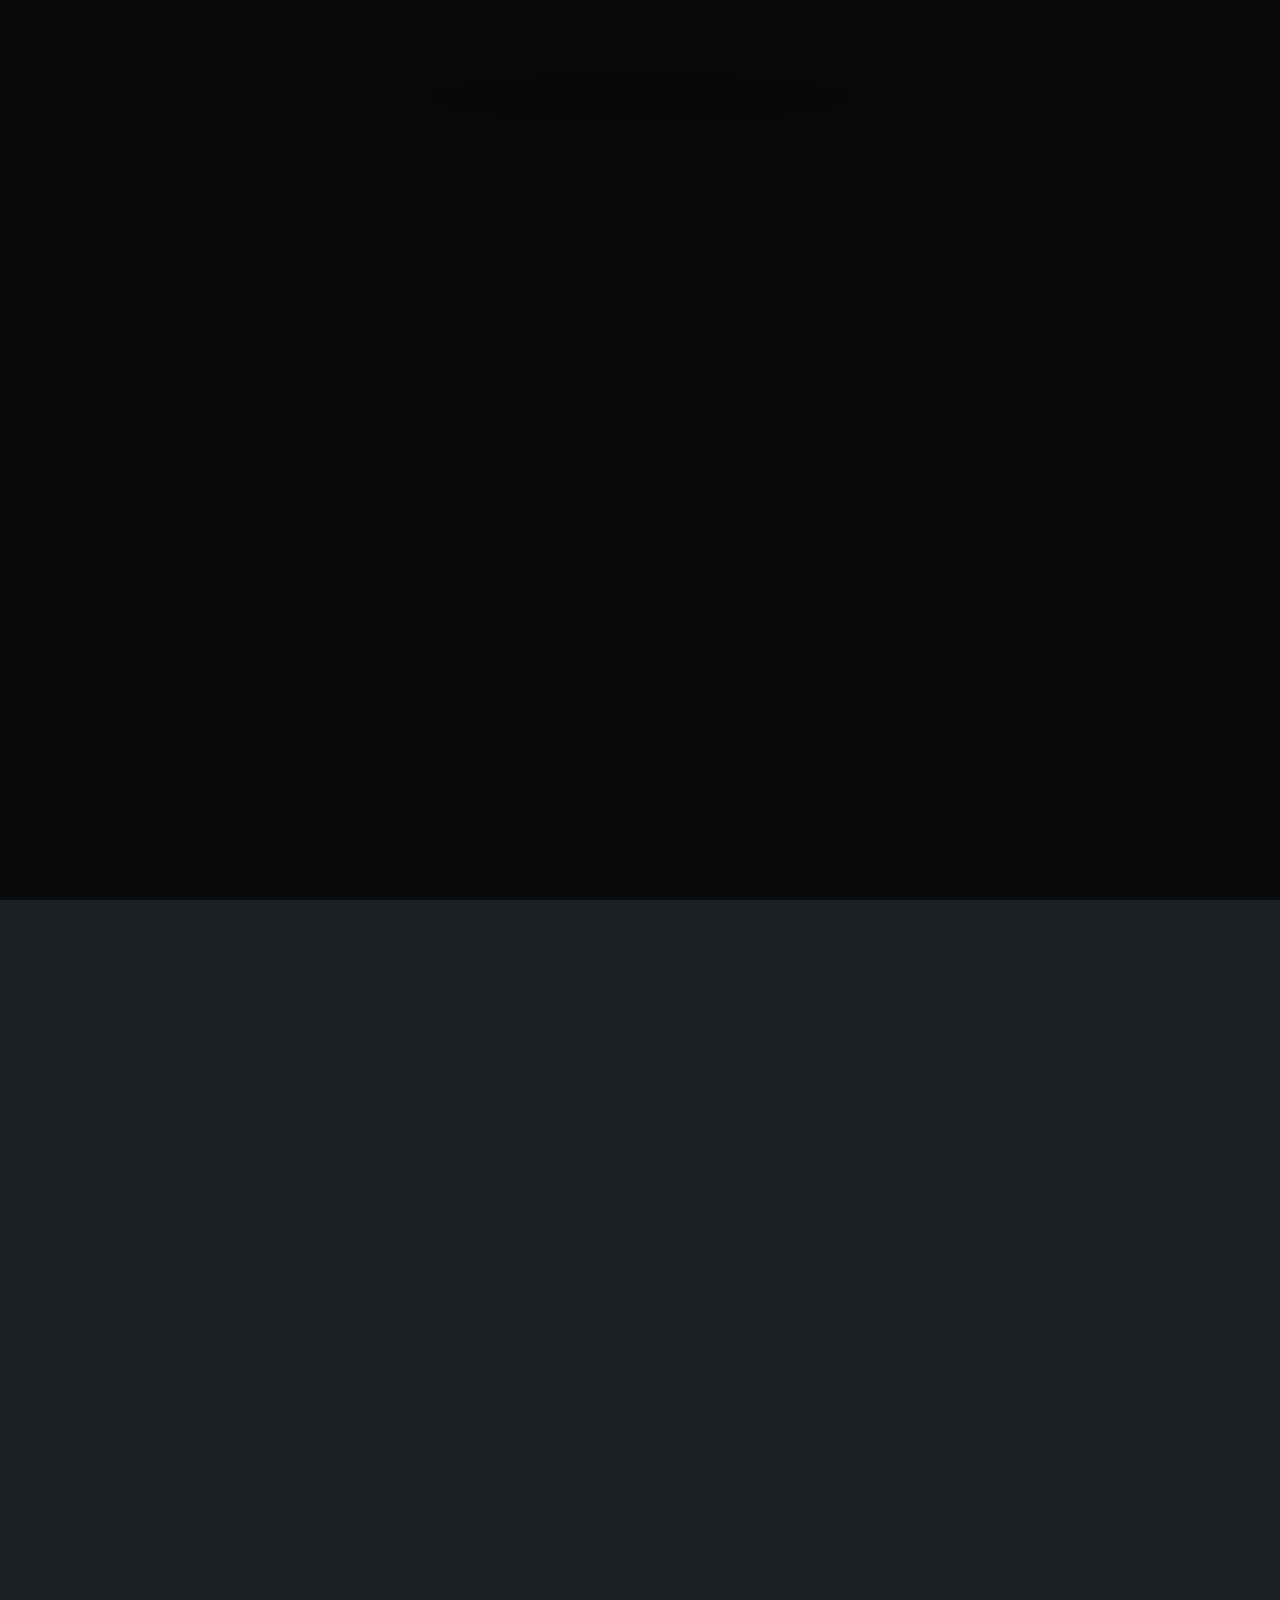
==== index.html @ 3f2cb128 "Update index.html" ====
<!DOCTYPE HTML>
<!--
	Dimension by HTML5 UP
	html5up.net | @ajlkn
	Free for personal and commercial use under the CCA 3.0 license (html5up.net/license)
-->
<html>
	<head>
		<title>James Tyler Short</title>
		<meta charset="utf-8" />
		<meta name="viewport" content="width=device-width, initial-scale=1, user-scalable=no" />
		<link rel="stylesheet" href="assets/css/main.css" />
		<noscript><link rel="stylesheet" href="assets/css/noscript.css" /></noscript>
	</head>
	<body class="is-preload">

		<!-- Wrapper -->
			<div id="wrapper">

				<!-- Header -->
					<header id="header">
						<div class="content">
							<div class="inner">
								<h1>James Tyler Short</h1>
								<p>This is my home lab documentation, project work, and pet project that I recently started.</p>
							</div>
						</div>
						<nav>
							<ul>
								<li><a href="#intro">HomeLab/Projects</a></li>
								<li><a href="#work">Work</a></li>
								<li><a href="#about">About</a></li>
								<li><a href="#contact">Contact</a></li>
								<!--<li><a href="#elements">Elements</a></li>-->
							</ul>
						</nav>
					</header>

				<!-- Main -->
					<div id="main">

						<!-- Intro -->
							<article id="intro">
                            <h2 class="major">Homelab/Personal Projects</h2>
                            <span class="image main"><img src="images/homelab_ad_network_diagram.jpg" alt="Home Lab Active Directory Network Diagram" /></span>
                            <h3>Building My Home Lab: A Dive into Active Directory and Network Services</h3>
                            <span class="image main"><img src="images/homelab.jpg" alt="Description of Homelab setup" /></span>
                            <p>Establish a fully functional Active Directory environment: I was able to configure a domain controller (Server 2019) and populated it with over 150 user accounts and 10 IT administrator accounts. Along side this deployment, I was able to also configure a Windows File server with a mapped drive using group policy to the Windows laptop.</p>
                            <p>This entire process was incredibly rewarding. My initial exposure to Active Directory environments was limited because my first IT support role involved an already fully configured and set up multi-domain environment</p>

                            <hr />

                            <h3> DHCP Management </h3>
                            <span class="image main"><img src="images/DHCP.png" alt="Description of your new image" /></span>
                            <p>Configured DHCP on the domain controller (dc.mydomain.com) with an IPv4 scope of 172.16.0.100-200 on the 172.16.0.0/24 network. Set scope options for default gateway, DNS server, and domain name. Created a DHCP reservation for the file server (172.16.0.100) to ensure consistent IP assignment for domain-joined services relying on SMB and DNS resolution."</p>
                            <hr />

                            <h3>[Your New Section Title Here]</h3>
                            <span class="image main"><img src="images/File-Permissions.png" alt="Description of your new image" /></span>
                            <p>Organized the Active Directory structure within mydomain.com using custom OUs to separate administrative accounts (_ADMINS), standard user accounts (_USERS), and resource-related objects (File Access, Security Groups). Created role-based security groups under the Security Groups → Shared File Access OU, including sf-tech, sf-HR, sf-accounts, and It-Admins Users. These security groups are used to control NTFS permissions on the file server shares and to drive item-level targeting in Group Policy Preferences for mapped drive assignments. Nested groups (HR users, mydomain admins) were configured under Shared File Access to simplify permission management — users are added to the nested group, which inherits access through the parent security group.</p>
							<span class="image main"><img src="images/File-Share.png" /></span>
                            <p>Verified successful Group Policy application on a domain-joined Windows client. The mapped network drive 'Shares (J:)' appears under Network locations, confirming the GPO-driven drive mapping is functioning correctly. The J: drive points to the file server share with 0.99 GB of allocated storage (0.98 GB free), accessible based on the user's security group membership in Active Directory. This validates the end-to-end workflow: user authenticates to the domain → Group Policy processes at logon → drive map is applied based on security group targeting → user has seamless access to their department's shared files without manual configuration.</p>
                        </article>

						<!-- Work -->
							<article id="work">
								<h2 class="major">Work</h2>
								<span class="image main"><img src="images/pic02.jpg" alt="" /></span>
								<p>Cyber Security professional based out of North Georgia.</p>
								<p>Nullam et orci eu lorem consequat tincidunt vivamus et sagittis libero. Mauris aliquet magna magna sed nunc rhoncus pharetra. Pellentesque condimentum sem. In efficitur ligula tate urna. Maecenas laoreet massa vel lacinia pellentesque lorem ipsum dolor. Nullam et orci eu lorem consequat tincidunt. Vivamus et sagittis libero. Mauris aliquet magna magna sed nunc rhoncus amet feugiat tempus.</p>
							</article>

						<!-- About -->
							<article id="about">
								<h2 class="major">About</h2>
								<span class="image main"><img src="images/pic03.jpg" alt="" /></span>
								<p>Lorem ipsum dolor sit amet, consectetur et adipiscing elit. Praesent eleifend dignissim arcu, at eleifend sapien imperdiet ac. Aliquam erat volutpat. Praesent urna nisi, fringila lorem et vehicula lacinia quam. Integer sollicitudin mauris nec lorem luctus ultrices. Aliquam libero et malesuada fames ac ante ipsum primis in faucibus. Cras viverra ligula sit amet ex mollis mattis lorem ipsum dolor sit amet.</p>
							</article>

						<!-- Contact -->
							<article id="contact">
								<h2 class="major">Contact</h2>
								<form method="post" action="#">
									<div class="fields">
										<div class="field half">
											<label for="name">Name</label>
											<input type="text" name="name" id="name" />
										</div>
										<div class="field half">
											<label for="email">Email</label>
											<input type="text" name="email" id="email" />
										</div>
										<div class="field">
											<label for="message">Message</label>
											<textarea name="message" id="message" rows="4"></textarea>
										</div>
									</div>
									<ul class="actions">
										<li><input type="submit" value="Send Message" class="primary" /></li>
										<li><input type="reset" value="Reset" /></li>
									</ul>
								</form>
								<ul class="icons">
									<li><a href="#" class="icon brands fa-twitter"><span class="label">Twitter</span></a></li>
									<li><a href="#" class="icon brands fa-facebook-f"><span class="label">Facebook</span></a></li>
									<li><a href="#" class="icon brands fa-instagram"><span class="label">Instagram</span></a></li>
									<li><a href="#" class="icon brands fa-github"><span class="label">GitHub</span></a></li>
								</ul>
							</article>

						<!-- Elements -->
							<article id="elements">
								<h2 class="major">Elements</h2>

								<section>
									<h3 class="major">Text</h3>
									<p>This is <b>bold</b> and this is <strong>strong</strong>. This is <i>italic</i> and this is <em>emphasized</em>.
									This is <sup>superscript</sup> text and this is <sub>subscript</sub> text.
									This is <u>underlined</u> and this is code: <code>for (;;) { ... }</code>. Finally, <a href="#">this is a link</a>.</p>
									<hr />
									<h2>Heading Level 2</h2>
									<h3>Heading Level 3</h3>
									<h4>Heading Level 4</h4>
									<h5>Heading Level 5</h5>
									<h6>Heading Level 6</h6>
									<hr />
									<h4>Blockquote</h4>
									<blockquote>Fringilla nisl. Donec accumsan interdum nisi, quis tincidunt felis sagittis eget tempus euismod. Vestibulum ante ipsum primis in faucibus vestibulum. Blandit adipiscing eu felis iaculis volutpat ac adipiscing accumsan faucibus. Vestibulum ante ipsum primis in faucibus lorem ipsum dolor sit amet nullam adipiscing eu felis.</blockquote>
									<h4>Preformatted</h4>
									<pre><code>i = 0;

while (!deck.isInOrder()) {
    print 'Iteration ' + i;
    deck.shuffle();
    i++;
}

print 'It took ' + i + ' iterations to sort the deck.';</code></pre>
								</section>

								<section>
									<h3 class="major">Lists</h3>

									<h4>Unordered</h4>
									<ul>
										<li>Dolor pulvinar etiam.</li>
										<li>Sagittis adipiscing.</li>
										<li>Felis enim feugiat.</li>
									</ul>

									<h4>Alternate</h4>
									<ul class="alt">
										<li>Dolor pulvinar etiam.</li>
										<li>Sagittis adipiscing.</li>
										<li>Felis enim feugiat.</li>
									</ul>

									<h4>Ordered</h4>
									<ol>
										<li>Dolor pulvinar etiam.</li>
										<li>Etiam vel felis viverra.</li>
										<li>Felis enim feugiat.</li>
										<li>Dolor pulvinar etiam.</li>
										<li>Etiam vel felis lorem.</li>
										<li>Felis enim et feugiat.</li>
									</ol>
									<h4>Icons</h4>
									<ul class="icons">
										<li><a href="#" class="icon brands fa-twitter"><span class="label">Twitter</span></a></li>
										<li><a href="#" class="icon brands fa-facebook-f"><span class="label">Facebook</span></a></li>
										<li><a href="#" class="icon brands fa-instagram"><span class="label">Instagram</span></a></li>
										<li><a href="#" class="icon brands fa-github"><span class="label">Github</span></a></li>
									</ul>

									<h4>Actions</h4>
									<ul class="actions">
										<li><a href="#" class="button primary">Default</a></li>
										<li><a href="#" class="button">Default</a></li>
									</ul>
									<ul class="actions stacked">
										<li><a href="#" class="button primary">Default</a></li>
										<li><a href="#" class="button">Default</a></li>
									</ul>
								</section>

								<section>
									<h3 class="major">Table</h3>
									<h4>Default</h4>
									<div class="table-wrapper">
										<table>
											<thead>
												<tr>
													<th>Name</th>
													<th>Description</th>
													<th>Price</th>
												</tr>
											</thead>
											<tbody>
												<tr>
													<td>Item One</td>
													<td>Ante turpis integer aliquet porttitor.</td>
													<td>29.99</td>
												</tr>
												<tr>
													<td>Item Two</td>
													<td>Vis ac commodo adipiscing arcu aliquet.</td>
													<td>19.99</td>
												</tr>
												<tr>
													<td>Item Three</td>
													<td> Morbi faucibus arcu accumsan lorem.</td>
													<td>29.99</td>
												</tr>
												<tr>
													<td>Item Four</td>
													<td>Vitae integer tempus condimentum.</td>
													<td>19.99</td>
												</tr>
												<tr>
													<td>Item Five</td>
													<td>Ante turpis integer aliquet porttitor.</td>
													<td>29.99</td>
												</tr>
											</tbody>
											<tfoot>
												<tr>
													<td colspan="2"></td>
													<td>100.00</td>
												</tr>
											</tfoot>
										</table>
									</div>

									<h4>Alternate</h4>
									<div class="table-wrapper">
										<table class="alt">
											<thead>
												<tr>
													<th>Name</th>
													<th>Description</th>
													<th>Price</th>
												</tr>
											</thead>
											<tbody>
												<tr>
													<td>Item One</td>
													<td>Ante turpis integer aliquet porttitor.</td>
													<td>29.99</td>
												</tr>
												<tr>
													<td>Item Two</td>
													<td>Vis ac commodo adipiscing arcu aliquet.</td>
													<td>19.99</td>
												</tr>
												<tr>
													<td>Item Three</td>
													<td> Morbi faucibus arcu accumsan lorem.</td>
													<td>29.99</td>
												</tr>
												<tr>
													<td>Item Four</td>
													<td>Vitae integer tempus condimentum.</td>
													<td>19.99</td>
												</tr>
												<tr>
													<td>Item Five</td>
													<td>Ante turpis integer aliquet porttitor.</td>
													<td>29.99</td>
												</tr>
											</tbody>
											<tfoot>
												<tr>
													<td colspan="2"></td>
													<td>100.00</td>
												</tr>
											</tfoot>
										</table>
									</div>
								</section>

								<section>
									<h3 class="major">Buttons</h3>
									<ul class="actions">
										<li><a href="#" class="button primary">Primary</a></li>
										<li><a href="#" class="button">Default</a></li>
									</ul>
									<ul class="actions">
										<li><a href="#" class="button">Default</a></li>
										<li><a href="#" class="button small">Small</a></li>
									</ul>
									<ul class="actions">
										<li><a href="#" class="button primary icon solid fa-download">Icon</a></li>
										<li><a href="#" class="button icon solid fa-download">Icon</a></li>
									</ul>
									<ul class="actions">
										<li><span class="button primary disabled">Disabled</span></li>
										<li><span class="button disabled">Disabled</span></li>
									</ul>
								</section>

								<section>
									<h3 class="major">Form</h3>
									<form method="post" action="#">
										<div class="fields">
											<div class="field half">
												<label for="demo-name">Name</label>
												<input type="text" name="demo-name" id="demo-name" value="" placeholder="Jane Doe" />
											</div>
											<div class="field half">
												<label for="demo-email">Email</label>
												<input type="email" name="demo-email" id="demo-email" value="" placeholder="jane@untitled.tld" />
											</div>
											<div class="field">
												<label for="demo-category">Category</label>
												<select name="demo-category" id="demo-category">
													<option value="">-</option>
													<option value="1">Manufacturing</option>
													<option value="1">Shipping</option>
													<option value="1">Administration</option>
													<option value="1">Human Resources</option>
												</select>
											</div>
											<div class="field half">
												<input type="radio" id="demo-priority-low" name="demo-priority" checked>
												<label for="demo-priority-low">Low</label>
											</div>
											<div class="field half">
												<input type="radio" id="demo-priority-high" name="demo-priority">
												<label for="demo-priority-high">High</label>
											</div>
											<div class="field half">
												<input type="checkbox" id="demo-copy" name="demo-copy">
												<label for="demo-copy">Email me a copy</label>
											</div>
											<div class="field half">
												<input type="checkbox" id="demo-human" name="demo-human" checked>
												<label for="demo-human">Not a robot</label>
											</div>
											<div class="field">
												<label for="demo-message">Message</label>
												<textarea name="demo-message" id="demo-message" placeholder="Enter your message" rows="6"></textarea>
											</div>
										</div>
										<ul class="actions">
											<li><input type="submit" value="Send Message" class="primary" /></li>
											<li><input type="reset" value="Reset" /></li>
										</ul>
									</form>
								</section>

							</article>

					</div>

				<!-- Footer -->
					<footer id="footer">
						<p class="copyright">&copy; James Tyler Short. Design: <a href="">HTML5 UP</a>.</p>
					</footer>

			</div>

		<!-- BG -->
			<div id="bg"></div>

		<!-- Scripts -->
			<script src="assets/js/jquery.min.js"></script>
			<script src="assets/js/browser.min.js"></script>
			<script src="assets/js/breakpoints.min.js"></script>
			<script src="assets/js/util.js"></script>
			<script src="assets/js/main.js"></script>

	</body>
</html>
---- assets/css/main.css ----
@import url(fontawesome-all.min.css);
@import url("https://fonts.googleapis.com/css?family=Source+Sans+Pro:300italic,600italic,300,600");

/*
	Dimension by HTML5 UP
	html5up.net | @ajlkn
	Free for personal and commercial use under the CCA 3.0 license (html5up.net/license)
*/

html, body, div, span, applet, object,
iframe, h1, h2, h3, h4, h5, h6, p, blockquote,
pre, a, abbr, acronym, address, big, cite,
code, del, dfn, em, img, ins, kbd, q, s, samp,
small, strike, strong, sub, sup, tt, var, b,
u, i, center, dl, dt, dd, ol, ul, li, fieldset,
form, label, legend, table, caption, tbody,
tfoot, thead, tr, th, td, article, aside,
canvas, details, embed, figure, figcaption,
footer, header, hgroup, menu, nav, output, ruby,
section, summary, time, mark, audio, video {
	margin: 0;
	padding: 0;
	border: 0;
	font-size: 100%;
	font: inherit;
	vertical-align: baseline;}

article, aside, details, figcaption, figure,
footer, header, hgroup, menu, nav, section {
	display: block;}

body {
	line-height: 1;
}

ol, ul {
	list-style: none;
}

blockquote, q {
	quotes: none;
}

	blockquote:before, blockquote:after, q:before, q:after {
		content: '';
		content: none;
	}

table {
	border-collapse: collapse;
	border-spacing: 0;
}

body {
	-webkit-text-size-adjust: none;
}

mark {
	background-color: transparent;
	color: inherit;
}

input::-moz-focus-inner {
	border: 0;
	padding: 0;
}

input, select, textarea {
	-moz-appearance: none;
	-webkit-appearance: none;
	-ms-appearance: none;
	appearance: none;
}

/* Basic */

	@-ms-viewport {
		width: device-width;
	}

	@media screen and (max-width: 480px) {

		html, body {
			min-width: 320px;
		}

	}

	html {
		box-sizing: border-box;
	}

	*, *:before, *:after {
		box-sizing: inherit;
	}

	body {
		background: #1b1f22;
	}

		body.is-preload *, body.is-preload *:before, body.is-preload *:after {
			-moz-animation: none !important;
			-webkit-animation: none !important;
			-ms-animation: none !important;
			animation: none !important;
			-moz-transition: none !important;
			-webkit-transition: none !important;
			-ms-transition: none !important;
			transition: none !important;
		}

/* Type */

	html {
		font-size: 16pt;
	}

		@media screen and (max-width: 1680px) {

			html {
				font-size: 12pt;
			}

		}

		@media screen and (max-width: 736px) {

			html {
				font-size: 11pt;
			}

		}

		@media screen and (max-width: 360px) {

			html {
				font-size: 10pt;
			}

		}

	body, input, select, textarea {
		color: #ffffff;
		font-family: "Source Sans Pro", sans-serif;
		font-weight: 300;
		font-size: 1rem;
		line-height: 1.65;
	}

	a {
		-moz-transition: color 0.2s ease-in-out, background-color 0.2s ease-in-out, border-bottom-color 0.2s ease-in-out;
		-webkit-transition: color 0.2s ease-in-out, background-color 0.2s ease-in-out, border-bottom-color 0.2s ease-in-out;
		-ms-transition: color 0.2s ease-in-out, background-color 0.2s ease-in-out, border-bottom-color 0.2s ease-in-out;
		transition: color 0.2s ease-in-out, background-color 0.2s ease-in-out, border-bottom-color 0.2s ease-in-out;
		border-bottom: dotted 1px rgba(255, 255, 255, 0.5);
		text-decoration: none;
		color: inherit;
	}

		a:hover {
			border-bottom-color: transparent;
		}

	strong, b {
		color: #ffffff;
		font-weight: 600;
	}

	em, i {
		font-style: italic;
	}

	p {
		margin: 0 0 2rem 0;
	}

	h1, h2, h3, h4, h5, h6 {
		color: #ffffff;
		font-weight: 600;
		line-height: 1.5;
		margin: 0 0 1rem 0;
		text-transform: uppercase;
		letter-spacing: 0.2rem;
	}

		h1 a, h2 a, h3 a, h4 a, h5 a, h6 a {
			color: inherit;
			text-decoration: none;
		}

		h1.major, h2.major, h3.major, h4.major, h5.major, h6.major {
			border-bottom: solid 1px #ffffff;
			width: -moz-max-content;
			width: -webkit-max-content;
			width: -ms-max-content;
			width: max-content;
			padding-bottom: 0.5rem;
			margin: 0 0 2rem 0;
		}

	h1 {
		font-size: 2.25rem;
		line-height: 1.3;
		letter-spacing: 0.5rem;
	}

	h2 {
		font-size: 1.5rem;
		line-height: 1.4;
		letter-spacing: 0.5rem;
	}

	h3 {
		font-size: 1rem;
	}

	h4 {
		font-size: 0.8rem;
	}

	h5 {
		font-size: 0.7rem;
	}

	h6 {
		font-size: 0.6rem;
	}

	@media screen and (max-width: 736px) {

		h1 {
			font-size: 1.75rem;
			line-height: 1.4;
		}

		h2 {
			font-size: 1.25em;
			line-height: 1.5;
		}

	}

	sub {
		font-size: 0.8rem;
		position: relative;
		top: 0.5rem;
	}

	sup {
		font-size: 0.8rem;
		position: relative;
		top: -0.5rem;
	}

	blockquote {
		border-left: solid 4px #ffffff;
		font-style: italic;
		margin: 0 0 2rem 0;
		padding: 0.5rem 0 0.5rem 2rem;
	}

	code {
		background: rgba(255, 255, 255, 0.075);
		border-radius: 4px;
		font-family: "Courier New", monospace;
		font-size: 0.9rem;
		margin: 0 0.25rem;
		padding: 0.25rem 0.65rem;
	}

	pre {
		-webkit-overflow-scrolling: touch;
		font-family: "Courier New", monospace;
		font-size: 0.9rem;
		margin: 0 0 2rem 0;
	}

		pre code {
			display: block;
			line-height: 1.75;
			padding: 1rem 1.5rem;
			overflow-x: auto;
		}

	hr {
		border: 0;
		border-bottom: solid 1px #ffffff;
		margin: 2.75rem 0;
	}

	.align-left {
		text-align: left;
	}

	.align-center {
		text-align: center;
	}

	.align-right {
		text-align: right;
	}

/* Form */

	form {
		margin: 0 0 2rem 0;
	}

		form > :last-child {
			margin-bottom: 0;
		}

		form > .fields {
			display: -moz-flex;
			display: -webkit-flex;
			display: -ms-flex;
			display: flex;
			-moz-flex-wrap: wrap;
			-webkit-flex-wrap: wrap;
			-ms-flex-wrap: wrap;
			flex-wrap: wrap;
			width: calc(100% + 3rem);
			margin: -1.5rem 0 2rem -1.5rem;
		}

			form > .fields > .field {
				-moz-flex-grow: 0;
				-webkit-flex-grow: 0;
				-ms-flex-grow: 0;
				flex-grow: 0;
				-moz-flex-shrink: 0;
				-webkit-flex-shrink: 0;
				-ms-flex-shrink: 0;
				flex-shrink: 0;
				padding: 1.5rem 0 0 1.5rem;
				width: calc(100% - 1.5rem);
			}

				form > .fields > .field.half {
					width: calc(50% - 0.75rem);
				}

				form > .fields > .field.third {
					width: calc(100%/3 - 0.5rem);
				}

				form > .fields > .field.quarter {
					width: calc(25% - 0.375rem);
				}

		@media screen and (max-width: 480px) {

			form > .fields {
				width: calc(100% + 3rem);
				margin: -1.5rem 0 2rem -1.5rem;
			}

				form > .fields > .field {
					padding: 1.5rem 0 0 1.5rem;
					width: calc(100% - 1.5rem);
				}

					form > .fields > .field.half {
						width: calc(100% - 1.5rem);
					}

					form > .fields > .field.third {
						width: calc(100% - 1.5rem);
					}

					form > .fields > .field.quarter {
						width: calc(100% - 1.5rem);
					}

		}

	label {
		color: #ffffff;
		display: block;
		font-size: 0.8rem;
		font-weight: 300;
		letter-spacing: 0.2rem;
		line-height: 1.5;
		margin: 0 0 1rem 0;
		text-transform: uppercase;
	}

	input[type="text"],
	input[type="password"],
	input[type="email"],
	input[type="tel"],
	select,
	textarea {
		-moz-appearance: none;
		-webkit-appearance: none;
		-ms-appearance: none;
		appearance: none;
		-moz-transition: border-color 0.2s ease-in-out, box-shadow 0.2s ease-in-out, background-color 0.2s ease-in-out;
		-webkit-transition: border-color 0.2s ease-in-out, box-shadow 0.2s ease-in-out, background-color 0.2s ease-in-out;
		-ms-transition: border-color 0.2s ease-in-out, box-shadow 0.2s ease-in-out, background-color 0.2s ease-in-out;
		transition: border-color 0.2s ease-in-out, box-shadow 0.2s ease-in-out, background-color 0.2s ease-in-out;
		background-color: transparent;
		border-radius: 4px;
		border: solid 1px #ffffff;
		color: inherit;
		display: block;
		outline: 0;
		padding: 0 1rem;
		text-decoration: none;
		width: 100%;
	}

		input[type="text"]:invalid,
		input[type="password"]:invalid,
		input[type="email"]:invalid,
		input[type="tel"]:invalid,
		select:invalid,
		textarea:invalid {
			box-shadow: none;
		}

		input[type="text"]:focus,
		input[type="password"]:focus,
		input[type="email"]:focus,
		input[type="tel"]:focus,
		select:focus,
		textarea:focus {
			background: rgba(255, 255, 255, 0.075);
			border-color: #ffffff;
			box-shadow: 0 0 0 1px #ffffff;
		}

	select {
		background-image: url("data:image/svg+xml;charset=utf8,%3Csvg xmlns='http://www.w3.org/2000/svg' width='40' height='40' preserveAspectRatio='none' viewBox='0 0 40 40'%3E%3Cpath d='M9.4,12.3l10.4,10.4l10.4-10.4c0.2-0.2,0.5-0.4,0.9-0.4c0.3,0,0.6,0.1,0.9,0.4l3.3,3.3c0.2,0.2,0.4,0.5,0.4,0.9 c0,0.4-0.1,0.6-0.4,0.9L20.7,31.9c-0.2,0.2-0.5,0.4-0.9,0.4c-0.3,0-0.6-0.1-0.9-0.4L4.3,17.3c-0.2-0.2-0.4-0.5-0.4-0.9 c0-0.4,0.1-0.6,0.4-0.9l3.3-3.3c0.2-0.2,0.5-0.4,0.9-0.4S9.1,12.1,9.4,12.3z' fill='%23ffffff' /%3E%3C/svg%3E");
		background-size: 1.25rem;
		background-repeat: no-repeat;
		background-position: calc(100% - 1rem) center;
		height: 2.75rem;
		padding-right: 2.75rem;
		text-overflow: ellipsis;
	}

		select option {
			color: #ffffff;
			background: #1b1f22;
		}

		select:focus::-ms-value {
			background-color: transparent;
		}

		select::-ms-expand {
			display: none;
		}

	input[type="text"],
	input[type="password"],
	input[type="email"],
	select {
		height: 2.75rem;
	}

	textarea {
		padding: 0.75rem 1rem;
	}

	input[type="checkbox"],
	input[type="radio"] {
		-moz-appearance: none;
		-webkit-appearance: none;
		-ms-appearance: none;
		appearance: none;
		display: block;
		float: left;
		margin-right: -2rem;
		opacity: 0;
		width: 1rem;
		z-index: -1;
	}

		input[type="checkbox"] + label,
		input[type="radio"] + label {
			text-decoration: none;
			-moz-user-select: none;
			-webkit-user-select: none;
			-ms-user-select: none;
			user-select: none;
			color: #ffffff;
			cursor: pointer;
			display: inline-block;
			font-size: 0.8rem;
			font-weight: 300;
			margin: 0 0 0.5rem 0;
			padding-left: 2.65rem;
			padding-right: 0.75rem;
			position: relative;
		}

			input[type="checkbox"] + label:before,
			input[type="radio"] + label:before {
				-moz-osx-font-smoothing: grayscale;
				-webkit-font-smoothing: antialiased;
				display: inline-block;
				font-style: normal;
				font-variant: normal;
				text-rendering: auto;
				line-height: 1;
				text-transform: none !important;
				font-family: 'Font Awesome 5 Free';
				font-weight: 900;
			}

			input[type="checkbox"] + label:before,
			input[type="radio"] + label:before {
				-moz-transition: border-color 0.2s ease-in-out, box-shadow 0.2s ease-in-out, background-color 0.2s ease-in-out;
				-webkit-transition: border-color 0.2s ease-in-out, box-shadow 0.2s ease-in-out, background-color 0.2s ease-in-out;
				-ms-transition: border-color 0.2s ease-in-out, box-shadow 0.2s ease-in-out, background-color 0.2s ease-in-out;
				transition: border-color 0.2s ease-in-out, box-shadow 0.2s ease-in-out, background-color 0.2s ease-in-out;
				border-radius: 4px;
				border: solid 1px #ffffff;
				content: '';
				display: inline-block;
				height: 1.65rem;
				left: 0;
				line-height: 1.65rem;
				position: absolute;
				text-align: center;
				top: -0.15rem;
				width: 1.65rem;
			}

		input[type="checkbox"]:checked + label:before,
		input[type="radio"]:checked + label:before {
			background: #ffffff !important;
			border-color: #ffffff !important;
			color: #1b1f22;
			content: '\f00c';
		}

		input[type="checkbox"]:focus + label:before,
		input[type="radio"]:focus + label:before {
			background: rgba(255, 255, 255, 0.075);
			border-color: #ffffff;
			box-shadow: 0 0 0 1px #ffffff;
		}

	input[type="checkbox"] + label:before {
		border-radius: 4px;
	}

	input[type="radio"] + label:before {
		border-radius: 100%;
	}

	::-webkit-input-placeholder {
		color: rgba(255, 255, 255, 0.5) !important;
		opacity: 1.0;
	}

	:-moz-placeholder {
		color: rgba(255, 255, 255, 0.5) !important;
		opacity: 1.0;
	}

	::-moz-placeholder {
		color: rgba(255, 255, 255, 0.5) !important;
		opacity: 1.0;
	}

	:-ms-input-placeholder {
		color: rgba(255, 255, 255, 0.5) !important;
		opacity: 1.0;
	}

	.formerize-placeholder {
		color: rgba(255, 255, 255, 0.5) !important;
		opacity: 1.0;
	}

/* Box */

	.box {
		border-radius: 4px;
		border: solid 1px #ffffff;
		margin-bottom: 2rem;
		padding: 1.5em;
	}

		.box > :last-child,
		.box > :last-child > :last-child,
		.box > :last-child > :last-child > :last-child {
			margin-bottom: 0;
		}

		.box.alt {
			border: 0;
			border-radius: 0;
			padding: 0;
		}

/* Icon */

	.icon {
		text-decoration: none;
		border-bottom: none;
		position: relative;
	}

		.icon:before {
			-moz-osx-font-smoothing: grayscale;
			-webkit-font-smoothing: antialiased;
			display: inline-block;
			font-style: normal;
			font-variant: normal;
			text-rendering: auto;
			line-height: 1;
			text-transform: none !important;
			font-family: 'Font Awesome 5 Free';
			font-weight: 400;
		}

		.icon > .label {
			display: none;
		}

		.icon:before {
			line-height: inherit;
		}

		.icon.solid:before {
			font-weight: 900;
		}

		.icon.brands:before {
			font-family: 'Font Awesome 5 Brands';
		}

/* Image */

	.image {
		border-radius: 4px;
		border: 0;
		display: inline-block;
		position: relative;
	}

		.image:before {
			pointer-events: none;
			background-image: url("../../images/overlay.png");
			background-color: rgba(19, 21, 25, 0.5);
			border-radius: 4px;
			content: '';
			display: block;
			height: 100%;
			left: 0;
			opacity: 0.5;
			position: absolute;
			top: 0;
			width: 100%;
		}

		.image img {
			border-radius: 4px;
			display: block;
		}

		.image.left, .image.right {
			max-width: 40%;
		}

			.image.left img, .image.right img {
				width: 100%;
			}

		.image.left {
			float: left;
			padding: 0 1.5em 1em 0;
			top: 0.25em;
		}

		.image.right {
			float: right;
			padding: 0 0 1em 1.5em;
			top: 0.25em;
		}

		.image.fit {
			display: block;
			margin: 0 0 2rem 0;
			width: 100%;
		}

			.image.fit img {
				width: 100%;
			}

		.image.main {
			display: block;
			margin: 2.5rem 0;
			width: 100%;
		}

			.image.main img {
				width: 100%;
			}

		@media screen and (max-width: 736px) {

			.image.main {
				margin: 2rem 0;
			}

		}

		@media screen and (max-width: 480px) {

			.image.main {
				margin: 1.5rem 0;
			}

		}

/* List */

	ol {
		list-style: decimal;
		margin: 0 0 2rem 0;
		padding-left: 1.25em;
	}

		ol li {
			padding-left: 0.25em;
		}

	ul {
		list-style: disc;
		margin: 0 0 2rem 0;
		padding-left: 1em;
	}

		ul li {
			padding-left: 0.5em;
		}

		ul.alt {
			list-style: none;
			padding-left: 0;
		}

			ul.alt li {
				border-top: solid 1px #ffffff;
				padding: 0.5em 0;
			}

				ul.alt li:first-child {
					border-top: 0;
					padding-top: 0;
				}

	dl {
		margin: 0 0 2rem 0;
	}

		dl dt {
			display: block;
			font-weight: 600;
			margin: 0 0 1rem 0;
		}

		dl dd {
			margin-left: 2rem;
		}

/* Actions */

	ul.actions {
		display: -moz-flex;
		display: -webkit-flex;
		display: -ms-flex;
		display: flex;
		cursor: default;
		list-style: none;
		margin-left: -1rem;
		padding-left: 0;
	}

		ul.actions li {
			padding: 0 0 0 1rem;
			vertical-align: middle;
		}

		ul.actions.special {
			-moz-justify-content: center;
			-webkit-justify-content: center;
			-ms-justify-content: center;
			justify-content: center;
			width: 100%;
			margin-left: 0;
		}

			ul.actions.special li:first-child {
				padding-left: 0;
			}

		ul.actions.stacked {
			-moz-flex-direction: column;
			-webkit-flex-direction: column;
			-ms-flex-direction: column;
			flex-direction: column;
			margin-left: 0;
		}

			ul.actions.stacked li {
				padding: 1.3rem 0 0 0;
			}

				ul.actions.stacked li:first-child {
					padding-top: 0;
				}

		ul.actions.fit {
			width: calc(100% + 1rem);
		}

			ul.actions.fit li {
				-moz-flex-grow: 1;
				-webkit-flex-grow: 1;
				-ms-flex-grow: 1;
				flex-grow: 1;
				-moz-flex-shrink: 1;
				-webkit-flex-shrink: 1;
				-ms-flex-shrink: 1;
				flex-shrink: 1;
				width: 100%;
			}

				ul.actions.fit li > * {
					width: 100%;
				}

			ul.actions.fit.stacked {
				width: 100%;
			}

		@media screen and (max-width: 480px) {

			ul.actions:not(.fixed) {
				-moz-flex-direction: column;
				-webkit-flex-direction: column;
				-ms-flex-direction: column;
				flex-direction: column;
				margin-left: 0;
				width: 100% !important;
			}

				ul.actions:not(.fixed) li {
					-moz-flex-grow: 1;
					-webkit-flex-grow: 1;
					-ms-flex-grow: 1;
					flex-grow: 1;
					-moz-flex-shrink: 1;
					-webkit-flex-shrink: 1;
					-ms-flex-shrink: 1;
					flex-shrink: 1;
					padding: 1rem 0 0 0;
					text-align: center;
					width: 100%;
				}

					ul.actions:not(.fixed) li > * {
						width: 100%;
					}

					ul.actions:not(.fixed) li:first-child {
						padding-top: 0;
					}

					ul.actions:not(.fixed) li input[type="submit"],
					ul.actions:not(.fixed) li input[type="reset"],
					ul.actions:not(.fixed) li input[type="button"],
					ul.actions:not(.fixed) li button,
					ul.actions:not(.fixed) li .button {
						width: 100%;
					}

						ul.actions:not(.fixed) li input[type="submit"].icon:before,
						ul.actions:not(.fixed) li input[type="reset"].icon:before,
						ul.actions:not(.fixed) li input[type="button"].icon:before,
						ul.actions:not(.fixed) li button.icon:before,
						ul.actions:not(.fixed) li .button.icon:before {
							margin-left: -0.5em;
						}

		}

/* Icons */

	ul.icons {
		cursor: default;
		list-style: none;
		padding-left: 0;
	}

		ul.icons li {
			display: inline-block;
			padding: 0 0.75em 0 0;
		}

			ul.icons li:last-child {
				padding-right: 0;
			}

			ul.icons li a {
				border-radius: 100%;
				box-shadow: inset 0 0 0 1px #ffffff;
				display: inline-block;
				height: 2.25rem;
				line-height: 2.25rem;
				text-align: center;
				width: 2.25rem;
			}

				ul.icons li a:hover {
					background-color: rgba(255, 255, 255, 0.075);
				}

				ul.icons li a:active {
					background-color: rgba(255, 255, 255, 0.175);
				}

/* Table */

	.table-wrapper {
		-webkit-overflow-scrolling: touch;
		overflow-x: auto;
	}

	table {
		margin: 0 0 2rem 0;
		width: 100%;
	}

		table tbody tr {
			border: solid 1px #ffffff;
			border-left: 0;
			border-right: 0;
		}

			table tbody tr:nth-child(2n + 1) {
				background-color: rgba(255, 255, 255, 0.075);
			}

		table td {
			padding: 0.75em 0.75em;
		}

		table th {
			color: #ffffff;
			font-size: 0.9em;
			font-weight: 600;
			padding: 0 0.75em 0.75em 0.75em;
			text-align: left;
		}

		table thead {
			border-bottom: solid 2px #ffffff;
		}

		table tfoot {
			border-top: solid 2px #ffffff;
		}

		table.alt {
			border-collapse: separate;
		}

			table.alt tbody tr td {
				border: solid 1px #ffffff;
				border-left-width: 0;
				border-top-width: 0;
			}

				table.alt tbody tr td:first-child {
					border-left-width: 1px;
				}

			table.alt tbody tr:first-child td {
				border-top-width: 1px;
			}

			table.alt thead {
				border-bottom: 0;
			}

			table.alt tfoot {
				border-top: 0;
			}

/* Button */

	input[type="submit"],
	input[type="reset"],
	input[type="button"],
	button,
	.button {
		-moz-appearance: none;
		-webkit-appearance: none;
		-ms-appearance: none;
		appearance: none;
		-moz-transition: background-color 0.2s ease-in-out, color 0.2s ease-in-out;
		-webkit-transition: background-color 0.2s ease-in-out, color 0.2s ease-in-out;
		-ms-transition: background-color 0.2s ease-in-out, color 0.2s ease-in-out;
		transition: background-color 0.2s ease-in-out, color 0.2s ease-in-out;
		background-color: transparent;
		border-radius: 4px;
		border: 0;
		box-shadow: inset 0 0 0 1px #ffffff;
		color: #ffffff !important;
		cursor: pointer;
		display: inline-block;
		font-size: 0.8rem;
		font-weight: 300;
		height: 2.75rem;
		letter-spacing: 0.2rem;
		line-height: 2.75rem;
		outline: 0;
		padding: 0 1.25rem 0 1.35rem;
		text-align: center;
		text-decoration: none;
		text-transform: uppercase;
		white-space: nowrap;
	}

		input[type="submit"]:hover,
		input[type="reset"]:hover,
		input[type="button"]:hover,
		button:hover,
		.button:hover {
			background-color: rgba(255, 255, 255, 0.075);
		}

		input[type="submit"]:active,
		input[type="reset"]:active,
		input[type="button"]:active,
		button:active,
		.button:active {
			background-color: rgba(255, 255, 255, 0.175);
		}

		input[type="submit"].icon:before,
		input[type="reset"].icon:before,
		input[type="button"].icon:before,
		button.icon:before,
		.button.icon:before {
			margin-right: 0.5em;
		}

		input[type="submit"].fit,
		input[type="reset"].fit,
		input[type="button"].fit,
		button.fit,
		.button.fit {
			width: 100%;
		}

		input[type="submit"].small,
		input[type="reset"].small,
		input[type="button"].small,
		button.small,
		.button.small {
			font-size: 0.6rem;
			height: 2.0625rem;
			line-height: 2.0625rem;
		}

		input[type="submit"].primary,
		input[type="reset"].primary,
		input[type="button"].primary,
		button.primary,
		.button.primary {
			background-color: #ffffff;
			color: #1b1f22 !important;
			font-weight: 600;
		}

		input[type="submit"].disabled, input[type="submit"]:disabled,
		input[type="reset"].disabled,
		input[type="reset"]:disabled,
		input[type="button"].disabled,
		input[type="button"]:disabled,
		button.disabled,
		button:disabled,
		.button.disabled,
		.button:disabled {
			pointer-events: none;
			cursor: default;
			opacity: 0.25;
		}

	input[type="submit"],
	input[type="reset"],
	input[type="button"],
	button {
		line-height: calc(2.75rem - 2px);
	}

/* BG */

	#bg {
		-moz-transform: scale(1.0);
		-webkit-transform: scale(1.0);
		-ms-transform: scale(1.0);
		transform: scale(1.0);
		-webkit-backface-visibility: hidden;
		position: fixed;
		top: 0;
		left: 0;
		width: 100%;
		height: 100vh;
		z-index: 1;
	}

		#bg:before, #bg:after {
			content: '';
			display: block;
			position: absolute;
			top: 0;
			left: 0;
			width: 100%;
			height: 100%;
		}

		#bg:before {
			-moz-transition: background-color 2.5s ease-in-out;
			-webkit-transition: background-color 2.5s ease-in-out;
			-ms-transition: background-color 2.5s ease-in-out;
			transition: background-color 2.5s ease-in-out;
			-moz-transition-delay: 0.75s;
			-webkit-transition-delay: 0.75s;
			-ms-transition-delay: 0.75s;
			transition-delay: 0.75s;
			background-image: linear-gradient(to top, rgba(19, 21, 25, 0.5), rgba(19, 21, 25, 0.5)), url("../../images/overlay.png");
			background-size: auto, 256px 256px;
			background-position: center, center;
			background-repeat: no-repeat, repeat;
			z-index: 2;
		}

		#bg:after {
			-moz-transform: scale(1.125);
			-webkit-transform: scale(1.125);
			-ms-transform: scale(1.125);
			transform: scale(1.125);
			-moz-transition: -moz-transform 0.325s ease-in-out, -moz-filter 0.325s ease-in-out;
			-webkit-transition: -webkit-transform 0.325s ease-in-out, -webkit-filter 0.325s ease-in-out;
			-ms-transition: -ms-transform 0.325s ease-in-out, -ms-filter 0.325s ease-in-out;
			transition: transform 0.325s ease-in-out, filter 0.325s ease-in-out;
			background-image: url("../../images/bg.jpg");
			background-position: center;
			background-size: cover;
			background-repeat: no-repeat;
			z-index: 1;
		}

		body.is-article-visible #bg:after {
			-moz-transform: scale(1.0825);
			-webkit-transform: scale(1.0825);
			-ms-transform: scale(1.0825);
			transform: scale(1.0825);
			-moz-filter: blur(0.2rem);
			-webkit-filter: blur(0.2rem);
			-ms-filter: blur(0.2rem);
			filter: blur(0.2rem);
		}

		body.is-preload #bg:before {
			background-color: #000000;
		}

/* Wrapper */

	#wrapper {
		display: -moz-flex;
		display: -webkit-flex;
		display: -ms-flex;
		display: flex;
		-moz-flex-direction: column;
		-webkit-flex-direction: column;
		-ms-flex-direction: column;
		flex-direction: column;
		-moz-align-items: center;
		-webkit-align-items: center;
		-ms-align-items: center;
		align-items: center;
		-moz-justify-content: space-between;
		-webkit-justify-content: space-between;
		-ms-justify-content: space-between;
		justify-content: space-between;
		position: relative;
		min-height: 100vh;
		width: 100%;
		padding: 4rem 2rem;
		z-index: 3;
	}

		#wrapper:before {
			content: '';
			display: block;
		}

		@media screen and (max-width: 1680px) {

			#wrapper {
				padding: 3rem 2rem;
			}

		}

		@media screen and (max-width: 736px) {

			#wrapper {
				padding: 2rem 1rem;
			}

		}

		@media screen and (max-width: 480px) {

			#wrapper {
				padding: 1rem;
			}

		}

/* Header */

	#header {
		display: -moz-flex;
		display: -webkit-flex;
		display: -ms-flex;
		display: flex;
		-moz-flex-direction: column;
		-webkit-flex-direction: column;
		-ms-flex-direction: column;
		flex-direction: column;
		-moz-align-items: center;
		-webkit-align-items: center;
		-ms-align-items: center;
		align-items: center;
		-moz-transition: -moz-transform 0.325s ease-in-out, -moz-filter 0.325s ease-in-out, opacity 0.325s ease-in-out;
		-webkit-transition: -webkit-transform 0.325s ease-in-out, -webkit-filter 0.325s ease-in-out, opacity 0.325s ease-in-out;
		-ms-transition: -ms-transform 0.325s ease-in-out, -ms-filter 0.325s ease-in-out, opacity 0.325s ease-in-out;
		transition: transform 0.325s ease-in-out, filter 0.325s ease-in-out, opacity 0.325s ease-in-out;
		background-image: -moz-radial-gradient(rgba(0, 0, 0, 0.25) 25%, rgba(0, 0, 0, 0) 55%);
		background-image: -webkit-radial-gradient(rgba(0, 0, 0, 0.25) 25%, rgba(0, 0, 0, 0) 55%);
		background-image: -ms-radial-gradient(rgba(0, 0, 0, 0.25) 25%, rgba(0, 0, 0, 0) 55%);
		background-image: radial-gradient(rgba(0, 0, 0, 0.25) 25%, rgba(0, 0, 0, 0) 55%);
		max-width: 100%;
		text-align: center;
	}

		#header > * {
			-moz-transition: opacity 0.325s ease-in-out;
			-webkit-transition: opacity 0.325s ease-in-out;
			-ms-transition: opacity 0.325s ease-in-out;
			transition: opacity 0.325s ease-in-out;
			position: relative;
			margin-top: 3.5rem;
		}

			#header > *:before {
				content: '';
			display: none;
				position: absolute;
				top: calc(-3.5rem - 1px);
				left: calc(50% - 1px);
				width: 1px;
				height: calc(3.5rem + 1px);
			background: transparent;
			}

		#header > :first-child {
			margin-top: 0;
		}

			#header > :first-child:before {
				display: none;
			}

		#header .logo {
			width: 5.5rem;
			height: 5.5rem;
			line-height: 5.5rem;
			border: solid 1px #ffffff;
			border-radius: 100%;
		}

			#header .logo .icon:before {
				font-size: 2rem;
			}

		#header .content {
			border-style: solid;
			border-color: #ffffff;
			border-top-width: 0;
			border-bottom-width: 0;
			max-width: 100%;
		}

			#header .content .inner {
				-moz-transition: max-height 0.75s ease, padding 0.75s ease, opacity 0.325s ease-in-out;
				-webkit-transition: max-height 0.75s ease, padding 0.75s ease, opacity 0.325s ease-in-out;
				-ms-transition: max-height 0.75s ease, padding 0.75s ease, opacity 0.325s ease-in-out;
				transition: max-height 0.75s ease, padding 0.75s ease, opacity 0.325s ease-in-out;
				-moz-transition-delay: 0.25s;
				-webkit-transition-delay: 0.25s;
				-ms-transition-delay: 0.25s;
				transition-delay: 0.25s;
				padding: 3rem 2rem;
				max-height: 40rem;
				overflow: hidden;
			}

				#header .content .inner > :last-child {
					margin-bottom: 0;
				}

			#header .content p {
				text-transform: uppercase;
				letter-spacing: 0.2rem;
				font-size: 0.8rem;
				line-height: 2;
			}

		#header nav ul {
			display: -moz-flex;
			display: -webkit-flex;
			display: -ms-flex;
			display: flex;
			margin-bottom: 0;
			list-style: none;
			padding-left: 0;
			border: none;
			border-radius: 0;
		}

			#header nav ul li {
				padding-left: 0;
			border-left: none;
			}

				#header nav ul li:first-child {
					border-left: 0;
				}

				#header nav ul li a {
					display: block;
					min-width: 7.5rem;
					height: 2.75rem;
					line-height: 2.75rem;
					padding: 0 1.25rem 0 1.45rem;
					text-transform: uppercase;
					letter-spacing: 0.2rem;
					font-size: 0.8rem;
					border-bottom: 0;
				}

					#header nav ul li a:hover {
						background-color: rgba(255, 255, 255, 0.075);
					}

					#header nav ul li a:active {
						background-color: rgba(255, 255, 255, 0.175);
					}

		#header nav.use-middle:after {
			content: '';
			display: none;
			position: absolute;
			top: 0;
			left: calc(50% - 1px);
			width: 1px;
			height: 100%;
			background: #ffffff;
		}

		#header nav.use-middle ul li.is-middle {
			border-left: 0;
		}

		body.is-article-visible #header {
			-moz-transform: scale(0.95);
			-webkit-transform: scale(0.95);
			-ms-transform: scale(0.95);
			transform: scale(0.95);
			-moz-filter: blur(0.1rem);
			-webkit-filter: blur(0.1rem);
			-ms-filter: blur(0.1rem);
			filter: blur(0.1rem);
			opacity: 0;
		}

		body.is-preload #header {
			-moz-filter: blur(0.125rem);
			-webkit-filter: blur(0.125rem);
			-ms-filter: blur(0.125rem);
			filter: blur(0.125rem);
		}

			body.is-preload #header > * {
				opacity: 0;
			}

			body.is-preload #header .content .inner {
				max-height: 0;
				padding-top: 0;
				padding-bottom: 0;
				opacity: 0;
			}

		@media screen and (max-width: 980px) {

			#header .content p br {
				display: none;
			}

		}

		@media screen and (max-width: 736px) {

			#header > * {
				margin-top: 2rem;
			}

				#header > *:before {
					top: calc(-2rem - 1px);
					height: calc(2rem + 1px);
				}

			#header .logo {
				width: 4.75rem;
				height: 4.75rem;
				line-height: 4.75rem;
			}

				#header .logo .icon:before {
					font-size: 1.75rem;
				}

			#header .content .inner {
				padding: 2.5rem 1rem;
			}

			#header .content p {
				line-height: 1.875;
			}

		}

		@media screen and (max-width: 480px) {

			#header {
				padding: 1.5rem 0;
			}

				#header .content .inner {
					padding: 2.5rem 0;
				}

				#header nav ul {
					-moz-flex-direction: column;
					-webkit-flex-direction: column;
					-ms-flex-direction: column;
					flex-direction: column;
					min-width: 10rem;
					max-width: 100%;
				}

					#header nav ul li {
						border-left: 0;
						border-top: solid 1px #ffffff;
					}

						#header nav ul li:first-child {
							border-top: 0;
						}

						#header nav ul li a {
							height: 3rem;
							line-height: 3rem;
							min-width: 0;
							width: 100%;
						}

				#header nav.use-middle:after {
					display: none;
				}

		}

/* Main */

	#main {
		-moz-flex-grow: 1;
		-webkit-flex-grow: 1;
		-ms-flex-grow: 1;
		flex-grow: 1;
		-moz-flex-shrink: 1;
		-webkit-flex-shrink: 1;
		-ms-flex-shrink: 1;
		flex-shrink: 1;
		display: -moz-flex;
		display: -webkit-flex;
		display: -ms-flex;
		display: flex;
		-moz-align-items: center;
		-webkit-align-items: center;
		-ms-align-items: center;
		align-items: center;
		-moz-justify-content: center;
		-webkit-justify-content: center;
		-ms-justify-content: center;
		justify-content: center;
		-moz-flex-direction: column;
		-webkit-flex-direction: column;
		-ms-flex-direction: column;
		flex-direction: column;
		position: relative;
		max-width: 100%;
		z-index: 3;
	}

		#main article {
			-moz-transform: translateY(0.25rem);
			-webkit-transform: translateY(0.25rem);
			-ms-transform: translateY(0.25rem);
			transform: translateY(0.25rem);
			-moz-transition: opacity 0.325s ease-in-out, -moz-transform 0.325s ease-in-out;
			-webkit-transition: opacity 0.325s ease-in-out, -webkit-transform 0.325s ease-in-out;
			-ms-transition: opacity 0.325s ease-in-out, -ms-transform 0.325s ease-in-out;
			transition: opacity 0.325s ease-in-out, transform 0.325s ease-in-out;
			padding: 4.5rem 2.5rem 1.5rem 2.5rem ;
			position: relative;
			width: 40rem;
			max-width: 100%;
			background-color: rgba(27, 31, 34, 0.85);
			border-radius: 4px;
			opacity: 0;
		}

			#main article.active {
				-moz-transform: translateY(0);
				-webkit-transform: translateY(0);
				-ms-transform: translateY(0);
				transform: translateY(0);
				opacity: 1;
			}

			#main article .close {
				display: block;
				position: absolute;
				top: 0;
				right: 0;
				width: 4rem;
				height: 4rem;
				cursor: pointer;
				text-indent: 4rem;
				overflow: hidden;
				white-space: nowrap;
			}

				#main article .close:before {
					-moz-transition: background-color 0.2s ease-in-out;
					-webkit-transition: background-color 0.2s ease-in-out;
					-ms-transition: background-color 0.2s ease-in-out;
					transition: background-color 0.2s ease-in-out;
					content: '';
					display: block;
					position: absolute;
					top: 0.75rem;
					left: 0.75rem;
					width: 2.5rem;
					height: 2.5rem;
					border-radius: 100%;
					background-position: center;
					background-image: url("data:image/svg+xml;charset=utf8,%3Csvg xmlns='http://www.w3.org/2000/svg' xmlns:xlink='http://www.w3.org/1999/xlink' width='20px' height='20px' viewBox='0 0 20 20' zoomAndPan='disable'%3E%3Cstyle%3Eline %7B stroke: %23ffffff%3B stroke-width: 1%3B %7D%3C/style%3E%3Cline x1='2' y1='2' x2='18' y2='18' /%3E%3Cline x1='18' y1='2' x2='2' y2='18' /%3E%3C/svg%3E");
					background-size: 20px 20px;
					background-repeat: no-repeat;
				}

				#main article .close:hover:before {
					background-color: rgba(255, 255, 255, 0.075);
				}

				#main article .close:active:before {
					background-color: rgba(255, 255, 255, 0.175);
				}

		@media screen and (max-width: 736px) {

			#main article {
				padding: 3.5rem 2rem 0.5rem 2rem ;
			}

				#main article .close:before {
					top: 0.875rem;
					left: 0.875rem;
					width: 2.25rem;
					height: 2.25rem;
					background-size: 14px 14px;
				}

		}

		@media screen and (max-width: 480px) {

			#main article {
				padding: 3rem 1.5rem 0.5rem 1.5rem ;
			}

		}

/* Footer */

	#footer {
		-moz-transition: -moz-transform 0.325s ease-in-out, -moz-filter 0.325s ease-in-out, opacity 0.325s ease-in-out;
		-webkit-transition: -webkit-transform 0.325s ease-in-out, -webkit-filter 0.325s ease-in-out, opacity 0.325s ease-in-out;
		-ms-transition: -ms-transform 0.325s ease-in-out, -ms-filter 0.325s ease-in-out, opacity 0.325s ease-in-out;
		transition: transform 0.325s ease-in-out, filter 0.325s ease-in-out, opacity 0.325s ease-in-out;
		width: 100%;
		max-width: 100%;
		margin-top: 2rem;
		text-align: center;
	}

		#footer .copyright {
			letter-spacing: 0.2rem;
			font-size: 0.6rem;
			opacity: 0.75;
			margin-bottom: 0;
			text-transform: uppercase;
		}

		body.is-article-visible #footer {
			-moz-transform: scale(0.95);
			-webkit-transform: scale(0.95);
			-ms-transform: scale(0.95);
			transform: scale(0.95);
			-moz-filter: blur(0.1rem);
			-webkit-filter: blur(0.1rem);
			-ms-filter: blur(0.1rem);
			filter: blur(0.1rem);
			opacity: 0;
		}

		body.is-preload #footer {
			opacity: 0;
		}
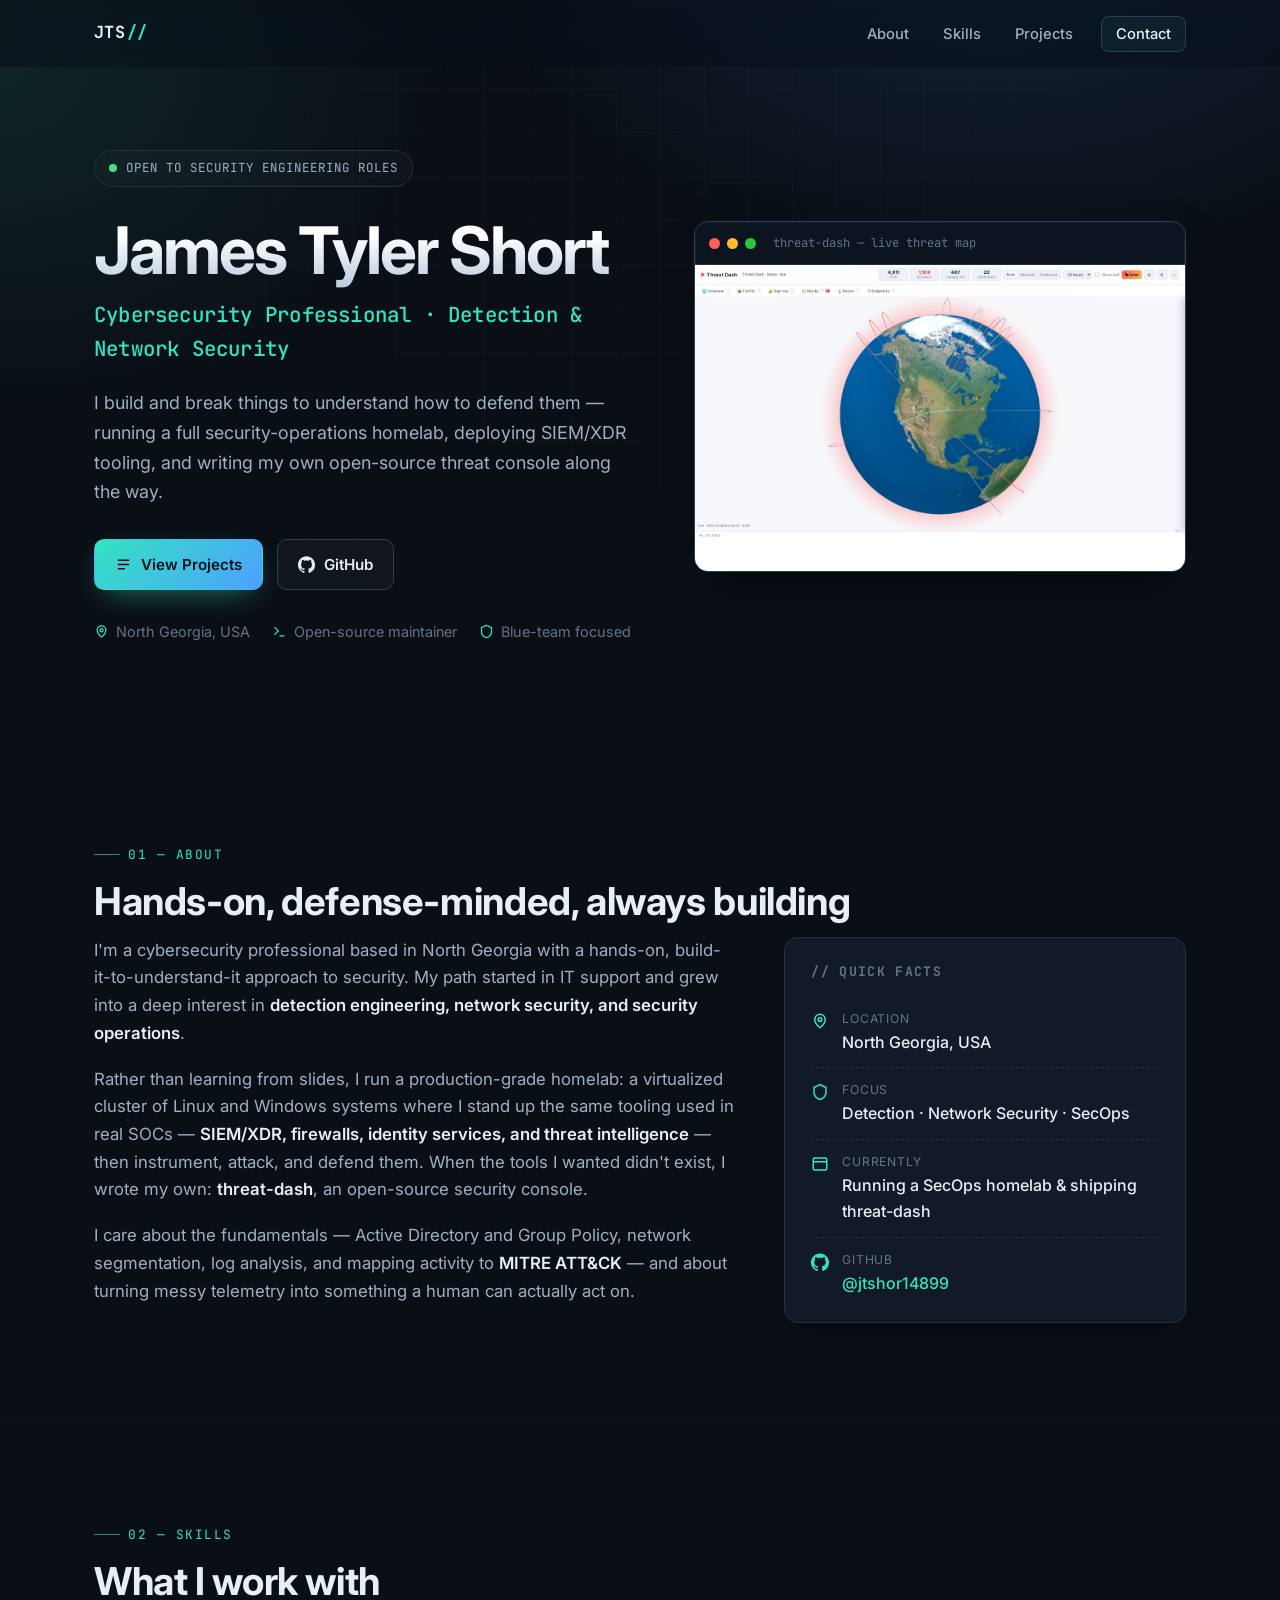
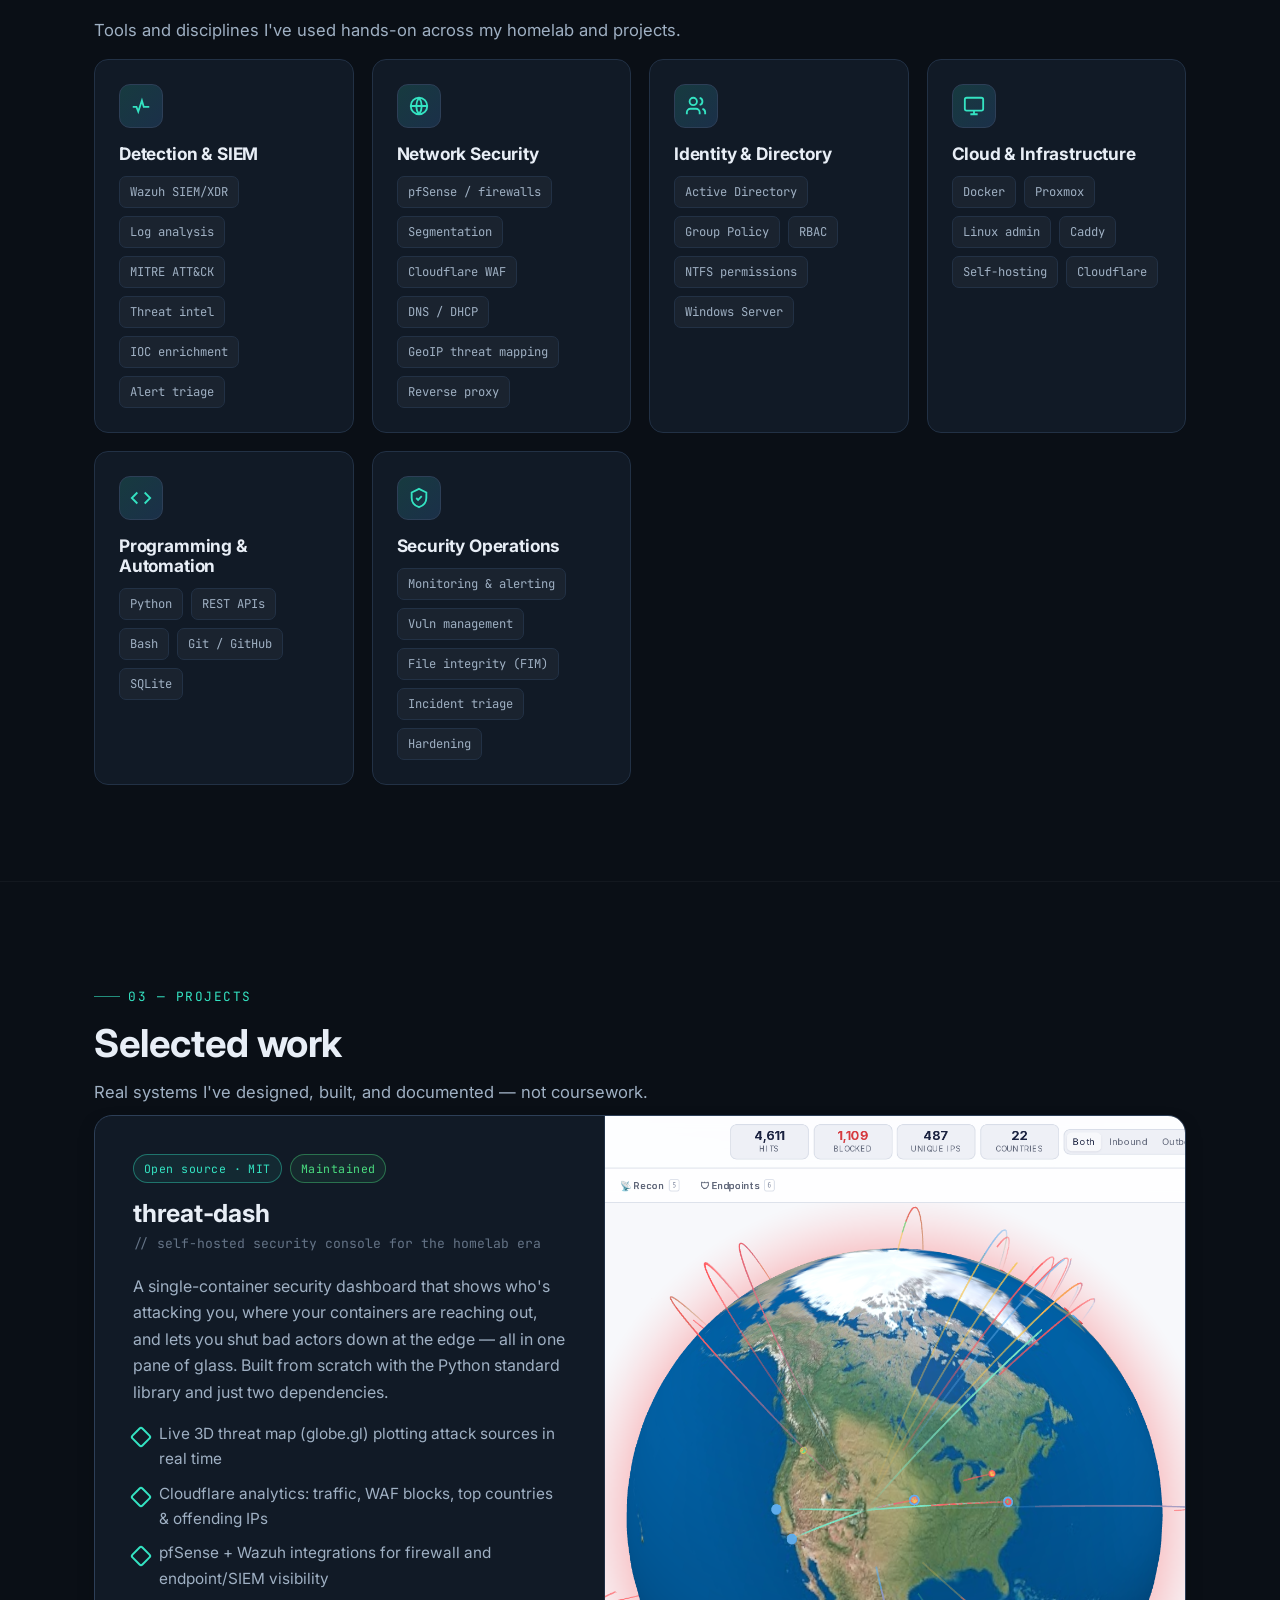
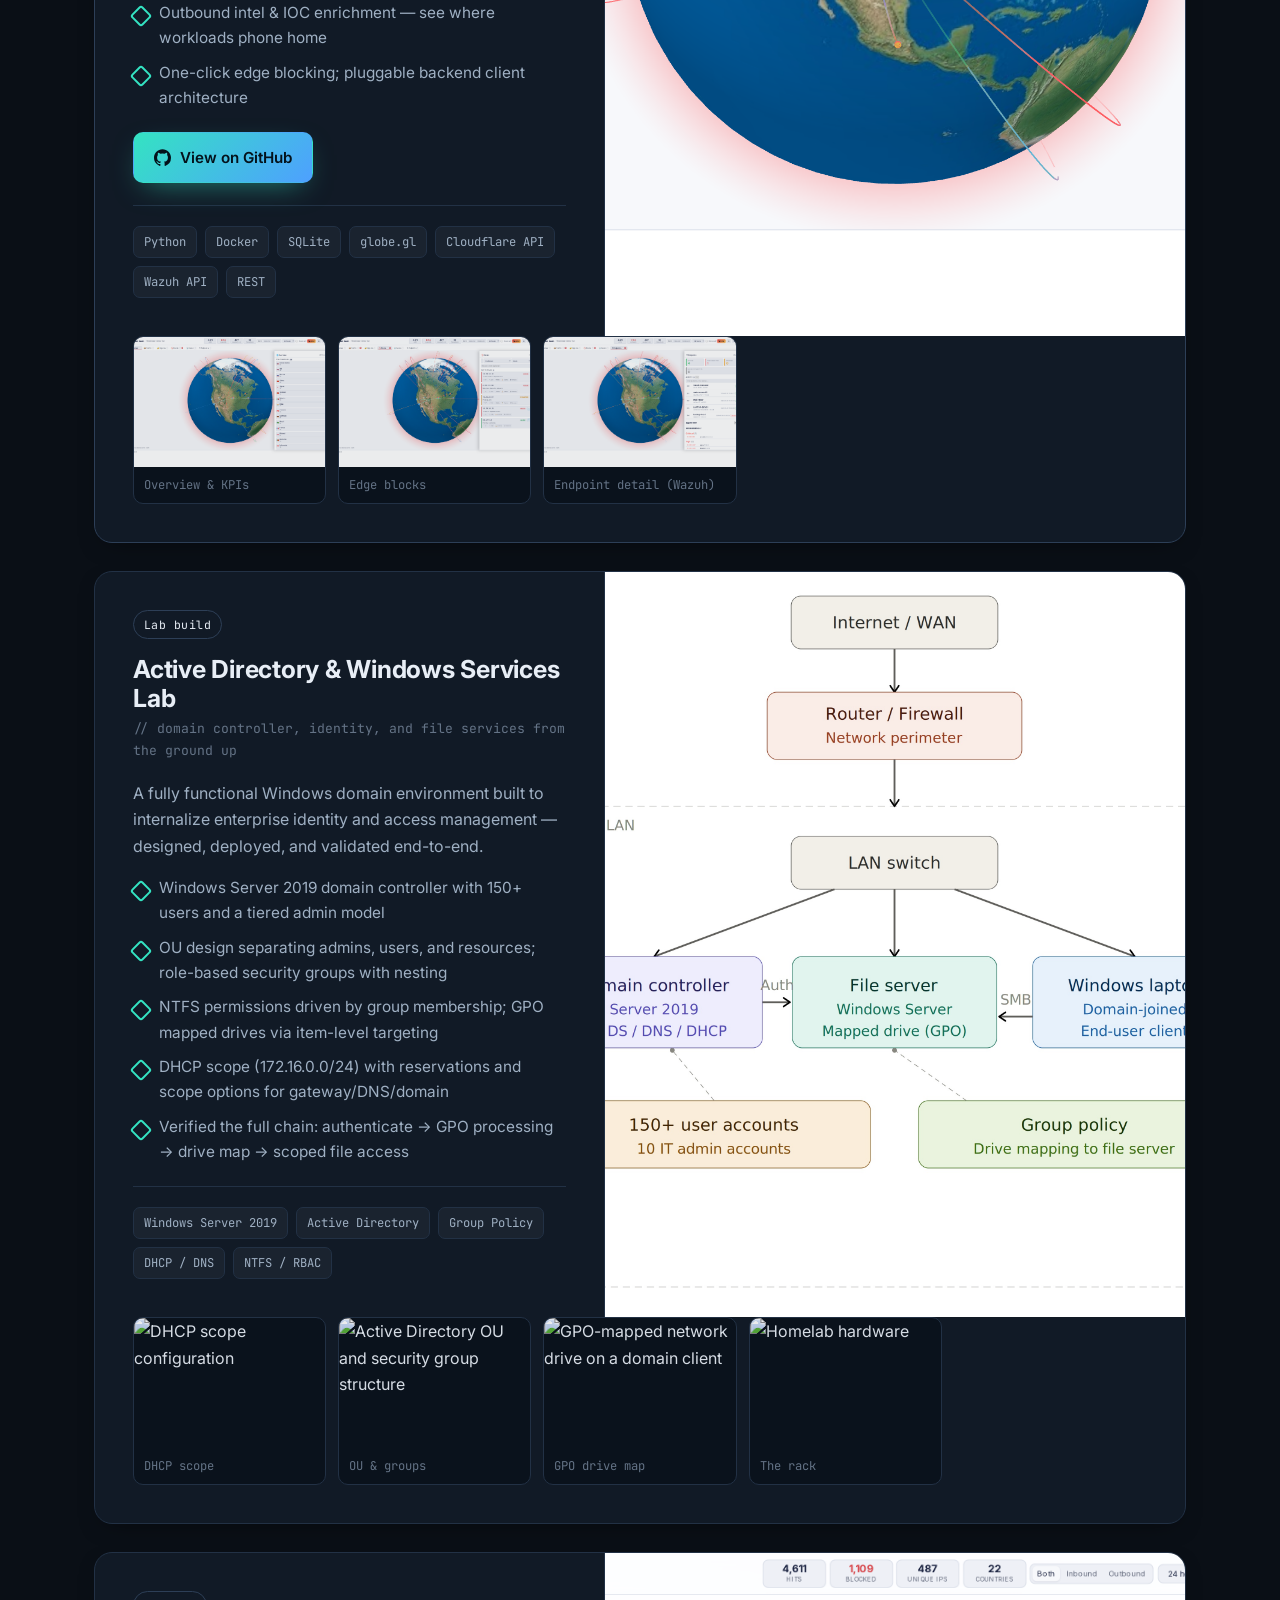
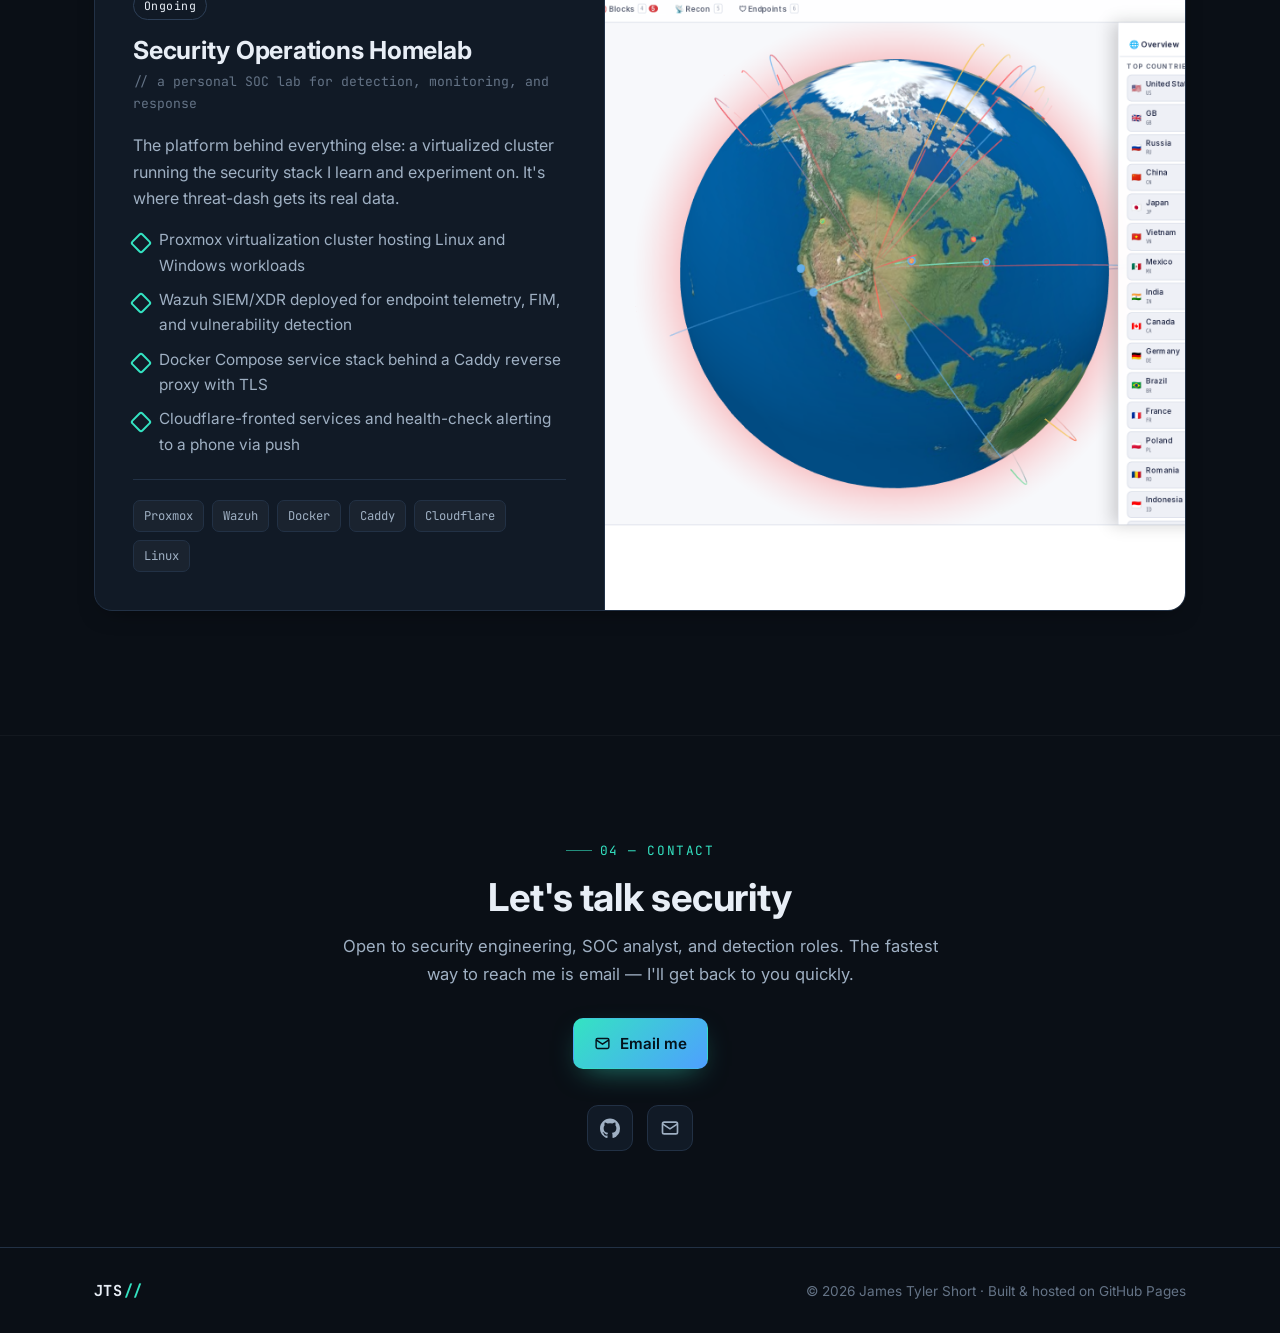
==== commit 7a05857c: "Redesign portfolio: modern single-scroll cybersecurity site Replace the HTML5 UP "Dimension" modal t" ====
--- a/index.html
+++ b/index.html
@@ -1,373 +1,444 @@
-<!DOCTYPE HTML>
-<!--
-	Dimension by HTML5 UP
-	html5up.net | @ajlkn
-	Free for personal and commercial use under the CCA 3.0 license (html5up.net/license)
--->
-<html>
-	<head>
-		<title>James Tyler Short</title>
-		<meta charset="utf-8" />
-		<meta name="viewport" content="width=device-width, initial-scale=1, user-scalable=no" />
-		<link rel="stylesheet" href="assets/css/main.css" />
-		<noscript><link rel="stylesheet" href="assets/css/noscript.css" /></noscript>
-	</head>
-	<body class="is-preload">
-
-		<!-- Wrapper -->
-			<div id="wrapper">
-
-				<!-- Header -->
-					<header id="header">
-						<div class="content">
-							<div class="inner">
-								<h1>James Tyler Short</h1>
-								<p>This is my home lab documentation, project work, and pet project that I recently started.</p>
-							</div>
-						</div>
-						<nav>
-							<ul>
-								<li><a href="#intro">HomeLab/Projects</a></li>
-								<li><a href="#work">Work</a></li>
-								<li><a href="#about">About</a></li>
-								<li><a href="#contact">Contact</a></li>
-								<!--<li><a href="#elements">Elements</a></li>-->
-							</ul>
-						</nav>
-					</header>
-
-				<!-- Main -->
-					<div id="main">
-
-						<!-- Intro -->
-							<article id="intro">
-                            <h2 class="major">Homelab/Personal Projects</h2>
-                            <span class="image main"><img src="images/homelab_ad_network_diagram.jpg" alt="Home Lab Active Directory Network Diagram" /></span>
-                            <h3>Building My Home Lab: A Dive into Active Directory and Network Services</h3>
-                            <span class="image main"><img src="images/homelab.jpg" alt="Description of Homelab setup" /></span>
-                            <p>Establish a fully functional Active Directory environment: I was able to configure a domain controller (Server 2019) and populated it with over 150 user accounts and 10 IT administrator accounts. Along side this deployment, I was able to also configure a Windows File server with a mapped drive using group policy to the Windows laptop.</p>
-                            <p>This entire process was incredibly rewarding. My initial exposure to Active Directory environments was limited because my first IT support role involved an already fully configured and set up multi-domain environment</p>
-
-                            <hr />
-
-                            <h3> DHCP Management </h3>
-                            <span class="image main"><img src="images/DHCP.png" alt="Description of your new image" /></span>
-                            <p>Configured DHCP on the domain controller (dc.mydomain.com) with an IPv4 scope of 172.16.0.100-200 on the 172.16.0.0/24 network. Set scope options for default gateway, DNS server, and domain name. Created a DHCP reservation for the file server (172.16.0.100) to ensure consistent IP assignment for domain-joined services relying on SMB and DNS resolution."</p>
-                            <hr />
-
-                            <h3>[Your New Section Title Here]</h3>
-                            <span class="image main"><img src="images/File-Permissions.png" alt="Description of your new image" /></span>
-                            <p>Organized the Active Directory structure within mydomain.com using custom OUs to separate administrative accounts (_ADMINS), standard user accounts (_USERS), and resource-related objects (File Access, Security Groups). Created role-based security groups under the Security Groups → Shared File Access OU, including sf-tech, sf-HR, sf-accounts, and It-Admins Users. These security groups are used to control NTFS permissions on the file server shares and to drive item-level targeting in Group Policy Preferences for mapped drive assignments. Nested groups (HR users, mydomain admins) were configured under Shared File Access to simplify permission management — users are added to the nested group, which inherits access through the parent security group.</p>
-							<span class="image main"><img src="images/File-Share.png" /></span>
-                            <p>Verified successful Group Policy application on a domain-joined Windows client. The mapped network drive 'Shares (J:)' appears under Network locations, confirming the GPO-driven drive mapping is functioning correctly. The J: drive points to the file server share with 0.99 GB of allocated storage (0.98 GB free), accessible based on the user's security group membership in Active Directory. This validates the end-to-end workflow: user authenticates to the domain → Group Policy processes at logon → drive map is applied based on security group targeting → user has seamless access to their department's shared files without manual configuration.</p>
-                        </article>
-
-						<!-- Work -->
-							<article id="work">
-								<h2 class="major">Work</h2>
-								<span class="image main"><img src="images/pic02.jpg" alt="" /></span>
-								<p>Cyber Security professional based out of North Georgia.</p>
-								<p>Nullam et orci eu lorem consequat tincidunt vivamus et sagittis libero. Mauris aliquet magna magna sed nunc rhoncus pharetra. Pellentesque condimentum sem. In efficitur ligula tate urna. Maecenas laoreet massa vel lacinia pellentesque lorem ipsum dolor. Nullam et orci eu lorem consequat tincidunt. Vivamus et sagittis libero. Mauris aliquet magna magna sed nunc rhoncus amet feugiat tempus.</p>
-							</article>
-
-						<!-- About -->
-							<article id="about">
-								<h2 class="major">About</h2>
-								<span class="image main"><img src="images/pic03.jpg" alt="" /></span>
-								<p>Lorem ipsum dolor sit amet, consectetur et adipiscing elit. Praesent eleifend dignissim arcu, at eleifend sapien imperdiet ac. Aliquam erat volutpat. Praesent urna nisi, fringila lorem et vehicula lacinia quam. Integer sollicitudin mauris nec lorem luctus ultrices. Aliquam libero et malesuada fames ac ante ipsum primis in faucibus. Cras viverra ligula sit amet ex mollis mattis lorem ipsum dolor sit amet.</p>
-							</article>
-
-						<!-- Contact -->
-							<article id="contact">
-								<h2 class="major">Contact</h2>
-								<form method="post" action="#">
-									<div class="fields">
-										<div class="field half">
-											<label for="name">Name</label>
-											<input type="text" name="name" id="name" />
-										</div>
-										<div class="field half">
-											<label for="email">Email</label>
-											<input type="text" name="email" id="email" />
-										</div>
-										<div class="field">
-											<label for="message">Message</label>
-											<textarea name="message" id="message" rows="4"></textarea>
-										</div>
-									</div>
-									<ul class="actions">
-										<li><input type="submit" value="Send Message" class="primary" /></li>
-										<li><input type="reset" value="Reset" /></li>
-									</ul>
-								</form>
-								<ul class="icons">
-									<li><a href="#" class="icon brands fa-twitter"><span class="label">Twitter</span></a></li>
-									<li><a href="#" class="icon brands fa-facebook-f"><span class="label">Facebook</span></a></li>
-									<li><a href="#" class="icon brands fa-instagram"><span class="label">Instagram</span></a></li>
-									<li><a href="#" class="icon brands fa-github"><span class="label">GitHub</span></a></li>
-								</ul>
-							</article>
-
-						<!-- Elements -->
-							<article id="elements">
-								<h2 class="major">Elements</h2>
-
-								<section>
-									<h3 class="major">Text</h3>
-									<p>This is <b>bold</b> and this is <strong>strong</strong>. This is <i>italic</i> and this is <em>emphasized</em>.
-									This is <sup>superscript</sup> text and this is <sub>subscript</sub> text.
-									This is <u>underlined</u> and this is code: <code>for (;;) { ... }</code>. Finally, <a href="#">this is a link</a>.</p>
-									<hr />
-									<h2>Heading Level 2</h2>
-									<h3>Heading Level 3</h3>
-									<h4>Heading Level 4</h4>
-									<h5>Heading Level 5</h5>
-									<h6>Heading Level 6</h6>
-									<hr />
-									<h4>Blockquote</h4>
-									<blockquote>Fringilla nisl. Donec accumsan interdum nisi, quis tincidunt felis sagittis eget tempus euismod. Vestibulum ante ipsum primis in faucibus vestibulum. Blandit adipiscing eu felis iaculis volutpat ac adipiscing accumsan faucibus. Vestibulum ante ipsum primis in faucibus lorem ipsum dolor sit amet nullam adipiscing eu felis.</blockquote>
-									<h4>Preformatted</h4>
-									<pre><code>i = 0;
-
-while (!deck.isInOrder()) {
-    print 'Iteration ' + i;
-    deck.shuffle();
-    i++;
-}
-
-print 'It took ' + i + ' iterations to sort the deck.';</code></pre>
-								</section>
-
-								<section>
-									<h3 class="major">Lists</h3>
-
-									<h4>Unordered</h4>
-									<ul>
-										<li>Dolor pulvinar etiam.</li>
-										<li>Sagittis adipiscing.</li>
-										<li>Felis enim feugiat.</li>
-									</ul>
-
-									<h4>Alternate</h4>
-									<ul class="alt">
-										<li>Dolor pulvinar etiam.</li>
-										<li>Sagittis adipiscing.</li>
-										<li>Felis enim feugiat.</li>
-									</ul>
-
-									<h4>Ordered</h4>
-									<ol>
-										<li>Dolor pulvinar etiam.</li>
-										<li>Etiam vel felis viverra.</li>
-										<li>Felis enim feugiat.</li>
-										<li>Dolor pulvinar etiam.</li>
-										<li>Etiam vel felis lorem.</li>
-										<li>Felis enim et feugiat.</li>
-									</ol>
-									<h4>Icons</h4>
-									<ul class="icons">
-										<li><a href="#" class="icon brands fa-twitter"><span class="label">Twitter</span></a></li>
-										<li><a href="#" class="icon brands fa-facebook-f"><span class="label">Facebook</span></a></li>
-										<li><a href="#" class="icon brands fa-instagram"><span class="label">Instagram</span></a></li>
-										<li><a href="#" class="icon brands fa-github"><span class="label">Github</span></a></li>
-									</ul>
-
-									<h4>Actions</h4>
-									<ul class="actions">
-										<li><a href="#" class="button primary">Default</a></li>
-										<li><a href="#" class="button">Default</a></li>
-									</ul>
-									<ul class="actions stacked">
-										<li><a href="#" class="button primary">Default</a></li>
-										<li><a href="#" class="button">Default</a></li>
-									</ul>
-								</section>
-
-								<section>
-									<h3 class="major">Table</h3>
-									<h4>Default</h4>
-									<div class="table-wrapper">
-										<table>
-											<thead>
-												<tr>
-													<th>Name</th>
-													<th>Description</th>
-													<th>Price</th>
-												</tr>
-											</thead>
-											<tbody>
-												<tr>
-													<td>Item One</td>
-													<td>Ante turpis integer aliquet porttitor.</td>
-													<td>29.99</td>
-												</tr>
-												<tr>
-													<td>Item Two</td>
-													<td>Vis ac commodo adipiscing arcu aliquet.</td>
-													<td>19.99</td>
-												</tr>
-												<tr>
-													<td>Item Three</td>
-													<td> Morbi faucibus arcu accumsan lorem.</td>
-													<td>29.99</td>
-												</tr>
-												<tr>
-													<td>Item Four</td>
-													<td>Vitae integer tempus condimentum.</td>
-													<td>19.99</td>
-												</tr>
-												<tr>
-													<td>Item Five</td>
-													<td>Ante turpis integer aliquet porttitor.</td>
-													<td>29.99</td>
-												</tr>
-											</tbody>
-											<tfoot>
-												<tr>
-													<td colspan="2"></td>
-													<td>100.00</td>
-												</tr>
-											</tfoot>
-										</table>
-									</div>
-
-									<h4>Alternate</h4>
-									<div class="table-wrapper">
-										<table class="alt">
-											<thead>
-												<tr>
-													<th>Name</th>
-													<th>Description</th>
-													<th>Price</th>
-												</tr>
-											</thead>
-											<tbody>
-												<tr>
-													<td>Item One</td>
-													<td>Ante turpis integer aliquet porttitor.</td>
-													<td>29.99</td>
-												</tr>
-												<tr>
-													<td>Item Two</td>
-													<td>Vis ac commodo adipiscing arcu aliquet.</td>
-													<td>19.99</td>
-												</tr>
-												<tr>
-													<td>Item Three</td>
-													<td> Morbi faucibus arcu accumsan lorem.</td>
-													<td>29.99</td>
-												</tr>
-												<tr>
-													<td>Item Four</td>
-													<td>Vitae integer tempus condimentum.</td>
-													<td>19.99</td>
-												</tr>
-												<tr>
-													<td>Item Five</td>
-													<td>Ante turpis integer aliquet porttitor.</td>
-													<td>29.99</td>
-												</tr>
-											</tbody>
-											<tfoot>
-												<tr>
-													<td colspan="2"></td>
-													<td>100.00</td>
-												</tr>
-											</tfoot>
-										</table>
-									</div>
-								</section>
-
-								<section>
-									<h3 class="major">Buttons</h3>
-									<ul class="actions">
-										<li><a href="#" class="button primary">Primary</a></li>
-										<li><a href="#" class="button">Default</a></li>
-									</ul>
-									<ul class="actions">
-										<li><a href="#" class="button">Default</a></li>
-										<li><a href="#" class="button small">Small</a></li>
-									</ul>
-									<ul class="actions">
-										<li><a href="#" class="button primary icon solid fa-download">Icon</a></li>
-										<li><a href="#" class="button icon solid fa-download">Icon</a></li>
-									</ul>
-									<ul class="actions">
-										<li><span class="button primary disabled">Disabled</span></li>
-										<li><span class="button disabled">Disabled</span></li>
-									</ul>
-								</section>
-
-								<section>
-									<h3 class="major">Form</h3>
-									<form method="post" action="#">
-										<div class="fields">
-											<div class="field half">
-												<label for="demo-name">Name</label>
-												<input type="text" name="demo-name" id="demo-name" value="" placeholder="Jane Doe" />
-											</div>
-											<div class="field half">
-												<label for="demo-email">Email</label>
-												<input type="email" name="demo-email" id="demo-email" value="" placeholder="jane@untitled.tld" />
-											</div>
-											<div class="field">
-												<label for="demo-category">Category</label>
-												<select name="demo-category" id="demo-category">
-													<option value="">-</option>
-													<option value="1">Manufacturing</option>
-													<option value="1">Shipping</option>
-													<option value="1">Administration</option>
-													<option value="1">Human Resources</option>
-												</select>
-											</div>
-											<div class="field half">
-												<input type="radio" id="demo-priority-low" name="demo-priority" checked>
-												<label for="demo-priority-low">Low</label>
-											</div>
-											<div class="field half">
-												<input type="radio" id="demo-priority-high" name="demo-priority">
-												<label for="demo-priority-high">High</label>
-											</div>
-											<div class="field half">
-												<input type="checkbox" id="demo-copy" name="demo-copy">
-												<label for="demo-copy">Email me a copy</label>
-											</div>
-											<div class="field half">
-												<input type="checkbox" id="demo-human" name="demo-human" checked>
-												<label for="demo-human">Not a robot</label>
-											</div>
-											<div class="field">
-												<label for="demo-message">Message</label>
-												<textarea name="demo-message" id="demo-message" placeholder="Enter your message" rows="6"></textarea>
-											</div>
-										</div>
-										<ul class="actions">
-											<li><input type="submit" value="Send Message" class="primary" /></li>
-											<li><input type="reset" value="Reset" /></li>
-										</ul>
-									</form>
-								</section>
-
-							</article>
-
-					</div>
-
-				<!-- Footer -->
-					<footer id="footer">
-						<p class="copyright">&copy; James Tyler Short. Design: <a href="">HTML5 UP</a>.</p>
-					</footer>
-
-			</div>
-
-		<!-- BG -->
-			<div id="bg"></div>
-
-		<!-- Scripts -->
-			<script src="assets/js/jquery.min.js"></script>
-			<script src="assets/js/browser.min.js"></script>
-			<script src="assets/js/breakpoints.min.js"></script>
-			<script src="assets/js/util.js"></script>
-			<script src="assets/js/main.js"></script>
-
-	</body>
+<!DOCTYPE html>
+<html lang="en">
+<head>
+  <meta charset="utf-8" />
+  <meta name="viewport" content="width=device-width, initial-scale=1" />
+  <title>James Tyler Short — Cybersecurity</title>
+  <meta name="description" content="James Tyler Short — cybersecurity professional in North Georgia. Detection engineering, network security, and self-hosted security operations. Creator of threat-dash." />
+  <meta name="author" content="James Tyler Short" />
+  <meta name="theme-color" content="#0a0f16" />
+
+  <!-- Open Graph / social preview (for when a recruiter shares the link) -->
+  <meta property="og:type" content="website" />
+  <meta property="og:title" content="James Tyler Short — Cybersecurity" />
+  <meta property="og:description" content="Detection engineering, network security, and self-hosted security operations. Creator of the open-source threat-dash security console." />
+  <meta property="og:image" content="images/td-hero.png" />
+  <meta property="og:url" content="https://jtshor14899.github.io/" />
+  <meta name="twitter:card" content="summary_large_image" />
+
+  <link rel="preconnect" href="https://fonts.googleapis.com" />
+  <link rel="preconnect" href="https://fonts.gstatic.com" crossorigin />
+  <link href="https://fonts.googleapis.com/css2?family=Inter:wght@400;500;600;700;800&family=JetBrains+Mono:wght@400;500;700&display=swap" rel="stylesheet" />
+  <link rel="stylesheet" href="assets/css/site.css" />
+  <link rel="icon" href="data:image/svg+xml,%3Csvg xmlns='http://www.w3.org/2000/svg' viewBox='0 0 100 100'%3E%3Crect width='100' height='100' rx='20' fill='%230a0f16'/%3E%3Ctext x='50' y='68' font-family='monospace' font-size='52' font-weight='700' fill='%2334e3c2' text-anchor='middle'%3EJ%3C/text%3E%3C/svg%3E" />
+</head>
+<body>
+
+  <!-- ===================== NAV ===================== -->
+  <nav class="nav" id="nav">
+    <div class="nav-inner">
+      <a href="#top" class="brand">JTS<span class="blink">//</span></a>
+      <button class="nav-toggle" id="navToggle" aria-label="Toggle navigation" aria-expanded="false"><span></span></button>
+      <ul class="nav-links" id="navLinks">
+        <li><a href="#about">About</a></li>
+        <li><a href="#skills">Skills</a></li>
+        <li><a href="#projects">Projects</a></li>
+        <!-- To show these, remove `hidden` from the matching <section> below and re-add the links here:
+        <li><a href="#experience">Experience</a></li>
+        <li><a href="#certs">Certifications</a></li> -->
+        <li><a href="#contact" class="nav-cta">Contact</a></li>
+      </ul>
+    </div>
+  </nav>
+
+  <!-- ===================== HERO ===================== -->
+  <header class="hero" id="top">
+    <div class="container hero-grid">
+      <div class="hero-copy reveal">
+        <span class="hero-status"><span class="dot"></span> Open to security engineering roles</span>
+        <h1>James Tyler Short</h1>
+        <p class="role">Cybersecurity Professional&nbsp;·&nbsp;Detection &amp; Network Security</p>
+        <p class="lead">
+          I build and break things to understand how to defend them — running a full
+          security-operations homelab, deploying SIEM/XDR tooling, and writing my own
+          open-source threat console along the way.
+        </p>
+        <div class="hero-actions">
+          <a href="#projects" class="btn btn-primary">
+            <svg viewBox="0 0 24 24" fill="none" stroke="currentColor" stroke-width="2"><path d="M4 6h16M4 12h16M4 18h10"/></svg>
+            View Projects
+          </a>
+          <a href="https://github.com/jtshor14899" target="_blank" rel="noopener" class="btn btn-ghost">
+            <svg viewBox="0 0 24 24" fill="currentColor"><path d="M12 .5C5.37.5 0 5.87 0 12.5c0 5.3 3.44 9.8 8.21 11.39.6.11.82-.26.82-.58v-2.23c-3.34.73-4.04-1.42-4.04-1.42-.55-1.39-1.34-1.76-1.34-1.76-1.09-.75.08-.73.08-.73 1.2.08 1.84 1.24 1.84 1.24 1.07 1.84 2.81 1.31 3.5 1 .11-.78.42-1.31.76-1.61-2.67-.3-5.47-1.34-5.47-5.95 0-1.31.47-2.39 1.24-3.23-.13-.31-.54-1.53.11-3.18 0 0 1.01-.32 3.3 1.23a11.5 11.5 0 016 0c2.29-1.55 3.3-1.23 3.3-1.23.65 1.65.24 2.87.12 3.18.77.84 1.23 1.92 1.23 3.23 0 4.62-2.81 5.64-5.49 5.94.43.37.81 1.1.81 2.22v3.29c0 .32.22.69.83.58A12.01 12.01 0 0024 12.5C24 5.87 18.63.5 12 .5z"/></svg>
+            GitHub
+          </a>
+        </div>
+        <div class="hero-meta">
+          <span><svg viewBox="0 0 24 24" fill="none" stroke="currentColor" stroke-width="2"><path d="M12 21s-7-5.5-7-11a7 7 0 1114 0c0 5.5-7 11-7 11z"/><circle cx="12" cy="10" r="2.5"/></svg> North Georgia, USA</span>
+          <span><svg viewBox="0 0 24 24" fill="none" stroke="currentColor" stroke-width="2"><path d="M4 17l6-6-6-6M12 19h8"/></svg> Open-source maintainer</span>
+          <span><svg viewBox="0 0 24 24" fill="none" stroke="currentColor" stroke-width="2"><path d="M12 2l8 4v6c0 5-3.4 8.5-8 10-4.6-1.5-8-5-8-10V6l8-4z"/></svg> Blue-team focused</span>
+        </div>
+      </div>
+
+      <div class="hero-visual reveal">
+        <span class="glow"></span>
+        <figure class="hero-frame" style="margin:0">
+          <div class="frame-bar"><i></i><i></i><i></i><span class="frame-title">threat-dash — live threat map</span></div>
+          <img src="images/td-hero.png" alt="threat-dash dashboard showing a 3D globe of live attack traffic" loading="eager" />
+        </figure>
+      </div>
+    </div>
+  </header>
+
+  <main>
+    <!-- ===================== ABOUT ===================== -->
+    <section class="section" id="about">
+      <div class="container">
+        <span class="eyebrow">01 — About</span>
+        <h2 class="section-title">Hands-on, defense-minded, always building</h2>
+        <div class="about-grid">
+          <div class="about-body reveal">
+            <p>
+              I'm a cybersecurity professional based in North Georgia with a hands-on,
+              build-it-to-understand-it approach to security. My path started in IT support
+              and grew into a deep interest in <strong>detection engineering, network
+              security, and security operations</strong>.
+            </p>
+            <p>
+              Rather than learning from slides, I run a production-grade homelab: a virtualized
+              cluster of Linux and Windows systems where I stand up the same tooling used in real
+              SOCs — <strong>SIEM/XDR, firewalls, identity services, and threat intelligence</strong> —
+              then instrument, attack, and defend them. When the tools I wanted didn't exist, I
+              wrote my own: <strong>threat-dash</strong>, an open-source security console.
+            </p>
+            <p>
+              I care about the fundamentals — Active Directory and Group Policy, network
+              segmentation, log analysis, and mapping activity to <strong>MITRE ATT&amp;CK</strong> —
+              and about turning messy telemetry into something a human can actually act on.
+            </p>
+          </div>
+          <aside class="facts reveal">
+            <h3>// Quick facts</h3>
+            <div class="fact">
+              <svg viewBox="0 0 24 24" fill="none" stroke="currentColor" stroke-width="2"><path d="M12 21s-7-5.5-7-11a7 7 0 1114 0c0 5.5-7 11-7 11z"/><circle cx="12" cy="10" r="2.5"/></svg>
+              <span><span class="k">Location</span><span class="v">North Georgia, USA</span></span>
+            </div>
+            <div class="fact">
+              <svg viewBox="0 0 24 24" fill="none" stroke="currentColor" stroke-width="2"><path d="M12 2l8 4v6c0 5-3.4 8.5-8 10-4.6-1.5-8-5-8-10V6l8-4z"/></svg>
+              <span><span class="k">Focus</span><span class="v">Detection · Network Security · SecOps</span></span>
+            </div>
+            <div class="fact">
+              <svg viewBox="0 0 24 24" fill="none" stroke="currentColor" stroke-width="2"><rect x="3" y="4" width="18" height="16" rx="2"/><path d="M3 9h18"/></svg>
+              <span><span class="k">Currently</span><span class="v">Running a SecOps homelab &amp; shipping threat-dash</span></span>
+            </div>
+            <div class="fact">
+              <svg viewBox="0 0 24 24" fill="currentColor"><path d="M12 .5C5.37.5 0 5.87 0 12.5c0 5.3 3.44 9.8 8.21 11.39.6.11.82-.26.82-.58v-2.23c-3.34.73-4.04-1.42-4.04-1.42-.55-1.39-1.34-1.76-1.34-1.76-1.09-.75.08-.73.08-.73 1.2.08 1.84 1.24 1.84 1.24 1.07 1.84 2.81 1.31 3.5 1 .11-.78.42-1.31.76-1.61-2.67-.3-5.47-1.34-5.47-5.95 0-1.31.47-2.39 1.24-3.23-.13-.31-.54-1.53.11-3.18 0 0 1.01-.32 3.3 1.23a11.5 11.5 0 016 0c2.29-1.55 3.3-1.23 3.3-1.23.65 1.65.24 2.87.12 3.18.77.84 1.23 1.92 1.23 3.23 0 4.62-2.81 5.64-5.49 5.94.43.37.81 1.1.81 2.22v3.29c0 .32.22.69.83.58A12.01 12.01 0 0024 12.5C24 5.87 18.63.5 12 .5z"/></svg>
+              <span><span class="k">GitHub</span><span class="v"><a href="https://github.com/jtshor14899" target="_blank" rel="noopener">@jtshor14899</a></span></span>
+            </div>
+          </aside>
+        </div>
+      </div>
+    </section>
+
+    <!-- ===================== SKILLS ===================== -->
+    <section class="section" id="skills">
+      <div class="container">
+        <span class="eyebrow">02 — Skills</span>
+        <h2 class="section-title">What I work with</h2>
+        <p class="section-lead">Tools and disciplines I've used hands-on across my homelab and projects.</p>
+        <div class="skills-grid">
+
+          <div class="skill-card reveal">
+            <div class="ico"><svg viewBox="0 0 24 24" fill="none" stroke="currentColor" stroke-width="2"><path d="M3 13h4l2 5 4-12 2 7h6"/></svg></div>
+            <h3>Detection &amp; SIEM</h3>
+            <div class="tags">
+              <span class="tag">Wazuh SIEM/XDR</span><span class="tag">Log analysis</span>
+              <span class="tag">MITRE ATT&amp;CK</span><span class="tag">Threat intel</span>
+              <span class="tag">IOC enrichment</span><span class="tag">Alert triage</span>
+            </div>
+          </div>
+
+          <div class="skill-card reveal">
+            <div class="ico"><svg viewBox="0 0 24 24" fill="none" stroke="currentColor" stroke-width="2"><circle cx="12" cy="12" r="9"/><path d="M3 12h18M12 3a15 15 0 010 18M12 3a15 15 0 000 18"/></svg></div>
+            <h3>Network Security</h3>
+            <div class="tags">
+              <span class="tag">pfSense / firewalls</span><span class="tag">Segmentation</span>
+              <span class="tag">Cloudflare WAF</span><span class="tag">DNS / DHCP</span>
+              <span class="tag">GeoIP threat mapping</span><span class="tag">Reverse proxy</span>
+            </div>
+          </div>
+
+          <div class="skill-card reveal">
+            <div class="ico"><svg viewBox="0 0 24 24" fill="none" stroke="currentColor" stroke-width="2"><path d="M16 21v-2a4 4 0 00-4-4H6a4 4 0 00-4 4v2"/><circle cx="9" cy="7" r="4"/><path d="M22 21v-2a4 4 0 00-3-3.87M16 3.13a4 4 0 010 7.75"/></svg></div>
+            <h3>Identity &amp; Directory</h3>
+            <div class="tags">
+              <span class="tag">Active Directory</span><span class="tag">Group Policy</span>
+              <span class="tag">RBAC</span><span class="tag">NTFS permissions</span>
+              <span class="tag">Windows Server</span>
+            </div>
+          </div>
+
+          <div class="skill-card reveal">
+            <div class="ico"><svg viewBox="0 0 24 24" fill="none" stroke="currentColor" stroke-width="2"><rect x="2" y="3" width="20" height="14" rx="2"/><path d="M8 21h8M12 17v4"/></svg></div>
+            <h3>Cloud &amp; Infrastructure</h3>
+            <div class="tags">
+              <span class="tag">Docker</span><span class="tag">Proxmox</span>
+              <span class="tag">Linux admin</span><span class="tag">Caddy</span>
+              <span class="tag">Self-hosting</span><span class="tag">Cloudflare</span>
+            </div>
+          </div>
+
+          <div class="skill-card reveal">
+            <div class="ico"><svg viewBox="0 0 24 24" fill="none" stroke="currentColor" stroke-width="2"><path d="M16 18l6-6-6-6M8 6l-6 6 6 6"/></svg></div>
+            <h3>Programming &amp; Automation</h3>
+            <div class="tags">
+              <span class="tag">Python</span><span class="tag">REST APIs</span>
+              <span class="tag">Bash</span><span class="tag">Git / GitHub</span>
+              <span class="tag">SQLite</span>
+            </div>
+          </div>
+
+          <div class="skill-card reveal">
+            <div class="ico"><svg viewBox="0 0 24 24" fill="none" stroke="currentColor" stroke-width="2"><path d="M12 2l8 4v6c0 5-3.4 8.5-8 10-4.6-1.5-8-5-8-10V6l8-4z"/><path d="M9 12l2 2 4-4"/></svg></div>
+            <h3>Security Operations</h3>
+            <div class="tags">
+              <span class="tag">Monitoring &amp; alerting</span><span class="tag">Vuln management</span>
+              <span class="tag">File integrity (FIM)</span><span class="tag">Incident triage</span>
+              <span class="tag">Hardening</span>
+            </div>
+          </div>
+
+        </div>
+      </div>
+    </section>
+
+    <!-- ===================== PROJECTS ===================== -->
+    <section class="section" id="projects">
+      <div class="container">
+        <span class="eyebrow">03 — Projects</span>
+        <h2 class="section-title">Selected work</h2>
+        <p class="section-lead">Real systems I've designed, built, and documented — not coursework.</p>
+
+        <!-- Featured: threat-dash -->
+        <article class="project project-featured reveal">
+          <div class="project-head">
+            <div class="pinfo">
+              <div class="badge-row">
+                <span class="badge badge-oss">Open source · MIT</span>
+                <span class="badge badge-live">Maintained</span>
+              </div>
+              <h3>threat-dash</h3>
+              <p class="ptag">// self-hosted security console for the homelab era</p>
+              <p>
+                A single-container security dashboard that shows who's attacking you, where your
+                containers are reaching out, and lets you shut bad actors down at the edge — all in
+                one pane of glass. Built from scratch with the Python standard library and just two
+                dependencies.
+              </p>
+              <ul class="feat">
+                <li>Live 3D threat map (globe.gl) plotting attack sources in real time</li>
+                <li>Cloudflare analytics: traffic, WAF blocks, top countries &amp; offending IPs</li>
+                <li>pfSense + Wazuh integrations for firewall and endpoint/SIEM visibility</li>
+                <li>Outbound intel &amp; IOC enrichment — see where workloads phone home</li>
+                <li>One-click edge blocking; pluggable backend client architecture</li>
+              </ul>
+              <div class="project-actions">
+                <a href="https://github.com/jtshor14899/threat-dash" target="_blank" rel="noopener" class="btn btn-primary">
+                  <svg viewBox="0 0 24 24" fill="currentColor"><path d="M12 .5C5.37.5 0 5.87 0 12.5c0 5.3 3.44 9.8 8.21 11.39.6.11.82-.26.82-.58v-2.23c-3.34.73-4.04-1.42-4.04-1.42-.55-1.39-1.34-1.76-1.34-1.76-1.09-.75.08-.73.08-.73 1.2.08 1.84 1.24 1.84 1.24 1.07 1.84 2.81 1.31 3.5 1 .11-.78.42-1.31.76-1.61-2.67-.3-5.47-1.34-5.47-5.95 0-1.31.47-2.39 1.24-3.23-.13-.31-.54-1.53.11-3.18 0 0 1.01-.32 3.3 1.23a11.5 11.5 0 016 0c2.29-1.55 3.3-1.23 3.3-1.23.65 1.65.24 2.87.12 3.18.77.84 1.23 1.92 1.23 3.23 0 4.62-2.81 5.64-5.49 5.94.43.37.81 1.1.81 2.22v3.29c0 .32.22.69.83.58A12.01 12.01 0 0024 12.5C24 5.87 18.63.5 12 .5z"/></svg>
+                  View on GitHub
+                </a>
+              </div>
+              <div class="project-stack">
+                <span class="tag">Python</span><span class="tag">Docker</span><span class="tag">SQLite</span>
+                <span class="tag">globe.gl</span><span class="tag">Cloudflare API</span>
+                <span class="tag">Wazuh API</span><span class="tag">REST</span>
+              </div>
+            </div>
+            <div class="pshot">
+              <img src="images/td-hero.png" alt="threat-dash live threat map" loading="lazy" data-lightbox />
+            </div>
+          </div>
+          <div class="gallery">
+            <figure><img src="images/td-overview.png" alt="threat-dash overview tab" loading="lazy" data-lightbox /><figcaption>Overview &amp; KPIs</figcaption></figure>
+            <figure><img src="images/td-blocks.png" alt="threat-dash blocked IPs" loading="lazy" data-lightbox /><figcaption>Edge blocks</figcaption></figure>
+            <figure><img src="images/td-endpoints.png" alt="threat-dash endpoint detail from Wazuh" loading="lazy" data-lightbox /><figcaption>Endpoint detail (Wazuh)</figcaption></figure>
+          </div>
+        </article>
+
+        <!-- AD homelab -->
+        <article class="project reveal">
+          <div class="project-head">
+            <div class="pinfo">
+              <div class="badge-row">
+                <span class="badge">Lab build</span>
+              </div>
+              <h3>Active Directory &amp; Windows Services Lab</h3>
+              <p class="ptag">// domain controller, identity, and file services from the ground up</p>
+              <p>
+                A fully functional Windows domain environment built to internalize enterprise
+                identity and access management — designed, deployed, and validated end-to-end.
+              </p>
+              <ul class="feat">
+                <li>Windows Server 2019 domain controller with 150+ users and a tiered admin model</li>
+                <li>OU design separating admins, users, and resources; role-based security groups with nesting</li>
+                <li>NTFS permissions driven by group membership; GPO mapped drives via item-level targeting</li>
+                <li>DHCP scope (172.16.0.0/24) with reservations and scope options for gateway/DNS/domain</li>
+                <li>Verified the full chain: authenticate → GPO processing → drive map → scoped file access</li>
+              </ul>
+              <div class="project-stack">
+                <span class="tag">Windows Server 2019</span><span class="tag">Active Directory</span>
+                <span class="tag">Group Policy</span><span class="tag">DHCP / DNS</span>
+                <span class="tag">NTFS / RBAC</span>
+              </div>
+            </div>
+            <div class="pshot">
+              <img src="images/homelab_ad_network_diagram.jpg" alt="Active Directory homelab network diagram" loading="lazy" data-lightbox />
+            </div>
+          </div>
+          <div class="gallery">
+            <figure><img src="images/DHCP.png" alt="DHCP scope configuration" loading="lazy" data-lightbox /><figcaption>DHCP scope</figcaption></figure>
+            <figure><img src="images/File-Permissions.png" alt="Active Directory OU and security group structure" loading="lazy" data-lightbox /><figcaption>OU &amp; groups</figcaption></figure>
+            <figure><img src="images/File-Share.png" alt="GPO-mapped network drive on a domain client" loading="lazy" data-lightbox /><figcaption>GPO drive map</figcaption></figure>
+            <figure><img src="images/homelab.jpg" alt="Homelab hardware" loading="lazy" data-lightbox /><figcaption>The rack</figcaption></figure>
+          </div>
+        </article>
+
+        <!-- Homelab SecOps stack (compact) -->
+        <article class="project reveal">
+          <div class="project-head">
+            <div class="pinfo">
+              <div class="badge-row"><span class="badge">Ongoing</span></div>
+              <h3>Security Operations Homelab</h3>
+              <p class="ptag">// a personal SOC lab for detection, monitoring, and response</p>
+              <p>
+                The platform behind everything else: a virtualized cluster running the security
+                stack I learn and experiment on. It's where threat-dash gets its real data.
+              </p>
+              <ul class="feat">
+                <li>Proxmox virtualization cluster hosting Linux and Windows workloads</li>
+                <li>Wazuh SIEM/XDR deployed for endpoint telemetry, FIM, and vulnerability detection</li>
+                <li>Docker Compose service stack behind a Caddy reverse proxy with TLS</li>
+                <li>Cloudflare-fronted services and health-check alerting to a phone via push</li>
+              </ul>
+              <div class="project-stack">
+                <span class="tag">Proxmox</span><span class="tag">Wazuh</span><span class="tag">Docker</span>
+                <span class="tag">Caddy</span><span class="tag">Cloudflare</span><span class="tag">Linux</span>
+              </div>
+            </div>
+            <div class="pshot">
+              <img src="images/td-overview.png" alt="Security operations dashboard overview" loading="lazy" data-lightbox />
+            </div>
+          </div>
+        </article>
+
+      </div>
+    </section>
+
+    <!-- ===================== EXPERIENCE ===================== -->
+    <!-- HIDDEN until real roles are added. Remove the `hidden` attribute below
+         (and re-add the nav link) once the placeholders are filled in. -->
+    <section class="section" id="experience" hidden>
+      <div class="container">
+        <span class="eyebrow">04 — Experience</span>
+        <h2 class="section-title">Career timeline</h2>
+        <p class="section-lead">Professional history. <strong>(Placeholders below — replace with your real roles, employers, and dates.)</strong></p>
+        <div class="timeline">
+
+          <!-- EDIT: replace with your current/most recent role -->
+          <div class="tl-item reveal">
+            <span class="placeholder-note">EDIT ME</span>
+            <div class="tl-when">20XX — Present</div>
+            <h3 class="tl-role">Your Current Role</h3>
+            <div class="tl-org">Company Name · City, ST</div>
+            <p>One or two lines on your responsibilities and a measurable win (e.g., "Triaged X alerts/day, reduced false positives by Y%").</p>
+          </div>
+
+          <!-- EDIT: previous role -->
+          <div class="tl-item reveal">
+            <span class="placeholder-note">EDIT ME</span>
+            <div class="tl-when">20XX — 20XX</div>
+            <h3 class="tl-role">Previous Role</h3>
+            <div class="tl-org">Company Name · City, ST</div>
+            <p>What you owned and the impact you had. Quantify wherever possible.</p>
+          </div>
+
+          <!-- This one is grounded in your homelab notes — confirm/adjust -->
+          <div class="tl-item reveal">
+            <span class="placeholder-note">EDIT ME</span>
+            <div class="tl-when">20XX — 20XX</div>
+            <h3 class="tl-role">IT Support</h3>
+            <div class="tl-org">Company Name · City, ST</div>
+            <p>Supported a multi-domain Active Directory environment — first hands-on exposure to enterprise identity, endpoints, and ticketed support that sparked the move into security.</p>
+          </div>
+
+        </div>
+      </div>
+    </section>
+
+    <!-- ===================== CERTIFICATIONS ===================== -->
+    <!-- HIDDEN until real certs are added. Remove the `hidden` attribute below
+         (and re-add the nav link) once you've listed the certs you hold. -->
+    <section class="section" id="certs" hidden>
+      <div class="container">
+        <span class="eyebrow">05 — Certifications</span>
+        <h2 class="section-title">Certifications &amp; learning</h2>
+        <p class="section-lead">Credentials and training. <strong>(Placeholders — delete any you don't hold and add the ones you do.)</strong></p>
+        <div class="cert-grid">
+
+          <div class="cert is-placeholder reveal">
+            <div class="seal"><svg viewBox="0 0 24 24" fill="none" stroke="currentColor" stroke-width="2"><path d="M12 2l8 4v6c0 5-3.4 8.5-8 10-4.6-1.5-8-5-8-10V6l8-4z"/><path d="M9 12l2 2 4-4"/></svg></div>
+            <div><div class="cname">CompTIA Security+</div><div class="cmeta">EDIT — year / status</div></div>
+          </div>
+          <div class="cert is-placeholder reveal">
+            <div class="seal"><svg viewBox="0 0 24 24" fill="none" stroke="currentColor" stroke-width="2"><path d="M12 2l8 4v6c0 5-3.4 8.5-8 10-4.6-1.5-8-5-8-10V6l8-4z"/><path d="M9 12l2 2 4-4"/></svg></div>
+            <div><div class="cname">CompTIA Network+</div><div class="cmeta">EDIT — year / status</div></div>
+          </div>
+          <div class="cert is-placeholder reveal">
+            <div class="seal"><svg viewBox="0 0 24 24" fill="none" stroke="currentColor" stroke-width="2"><path d="M12 2l8 4v6c0 5-3.4 8.5-8 10-4.6-1.5-8-5-8-10V6l8-4z"/><path d="M9 12l2 2 4-4"/></svg></div>
+            <div><div class="cname">Add your cert</div><div class="cmeta">EDIT — issuer / year</div></div>
+          </div>
+
+        </div>
+      </div>
+    </section>
+
+    <!-- ===================== CONTACT ===================== -->
+    <section class="section contact" id="contact">
+      <div class="container">
+        <span class="eyebrow" style="justify-content:center">04 — Contact</span>
+        <h2 class="section-title">Let's talk security</h2>
+        <p class="section-lead">
+          Open to security engineering, SOC analyst, and detection roles. The fastest way to
+          reach me is email — I'll get back to you quickly.
+        </p>
+        <div class="contact-actions">
+          <a href="mailto:tyler.short44@gmail.com" class="btn btn-primary">
+            <svg viewBox="0 0 24 24" fill="none" stroke="currentColor" stroke-width="2"><rect x="3" y="5" width="18" height="14" rx="2"/><path d="M3 7l9 6 9-6"/></svg>
+            Email me
+          </a>
+          <!-- Once you add a résumé PDF to the repo, restore this button:
+          <a href="resume.pdf" class="btn btn-ghost" download>
+            <svg viewBox="0 0 24 24" fill="none" stroke="currentColor" stroke-width="2"><path d="M14 2H6a2 2 0 00-2 2v16a2 2 0 002 2h12a2 2 0 002-2V8z"/><path d="M14 2v6h6M12 18v-6M9 15l3 3 3-3"/></svg>
+            Résumé (PDF)
+          </a> -->
+        </div>
+        <div class="socials">
+          <a href="https://github.com/jtshor14899" target="_blank" rel="noopener" aria-label="GitHub">
+            <svg viewBox="0 0 24 24" fill="currentColor"><path d="M12 .5C5.37.5 0 5.87 0 12.5c0 5.3 3.44 9.8 8.21 11.39.6.11.82-.26.82-.58v-2.23c-3.34.73-4.04-1.42-4.04-1.42-.55-1.39-1.34-1.76-1.34-1.76-1.09-.75.08-.73.08-.73 1.2.08 1.84 1.24 1.84 1.24 1.07 1.84 2.81 1.31 3.5 1 .11-.78.42-1.31.76-1.61-2.67-.3-5.47-1.34-5.47-5.95 0-1.31.47-2.39 1.24-3.23-.13-.31-.54-1.53.11-3.18 0 0 1.01-.32 3.3 1.23a11.5 11.5 0 016 0c2.29-1.55 3.3-1.23 3.3-1.23.65 1.65.24 2.87.12 3.18.77.84 1.23 1.92 1.23 3.23 0 4.62-2.81 5.64-5.49 5.94.43.37.81 1.1.81 2.22v3.29c0 .32.22.69.83.58A12.01 12.01 0 0024 12.5C24 5.87 18.63.5 12 .5z"/></svg>
+          </a>
+          <!-- Once you have your LinkedIn URL, restore this icon (replace the href):
+          <a href="https://www.linkedin.com/in/YOUR-PROFILE" target="_blank" rel="noopener" aria-label="LinkedIn">
+            <svg viewBox="0 0 24 24" fill="currentColor"><path d="M20.45 20.45h-3.56v-5.57c0-1.33-.03-3.04-1.85-3.04-1.85 0-2.14 1.45-2.14 2.94v5.67H9.35V9h3.41v1.56h.05c.48-.9 1.64-1.85 3.37-1.85 3.6 0 4.27 2.37 4.27 5.46v6.28zM5.34 7.43a2.07 2.07 0 110-4.14 2.07 2.07 0 010 4.14zM7.12 20.45H3.56V9h3.56v11.45zM22.22 0H1.77C.79 0 0 .77 0 1.72v20.56C0 23.23.79 24 1.77 24h20.45c.98 0 1.78-.77 1.78-1.72V1.72C24 .77 23.2 0 22.22 0z"/></svg>
+          </a> -->
+          <a href="mailto:tyler.short44@gmail.com" aria-label="Email">
+            <svg viewBox="0 0 24 24" fill="none" stroke="currentColor" stroke-width="2"><rect x="3" y="5" width="18" height="14" rx="2"/><path d="M3 7l9 6 9-6"/></svg>
+          </a>
+        </div>
+      </div>
+    </section>
+  </main>
+
+  <!-- ===================== FOOTER ===================== -->
+  <footer class="footer">
+    <div class="container footer-inner">
+      <span class="brand">JTS<span class="blink">//</span></span>
+      <span>&copy; <span id="year">2026</span> James Tyler Short · Built &amp; hosted on GitHub Pages</span>
+    </div>
+  </footer>
+
+  <!-- lightbox -->
+  <div class="lightbox" id="lightbox"><button class="lb-close" aria-label="Close">&times;</button><img src="" alt="" id="lbImg" /></div>
+
+  <script src="assets/js/site.js"></script>
+</body>
 </html>
--- a/assets/css/site.css
+++ b/assets/css/site.css
@@ -0,0 +1,396 @@
+/* =============================================================
+   James Tyler Short — cybersecurity portfolio
+   Modern single-scroll layout. Vanilla CSS, no framework.
+   ============================================================= */
+
+:root {
+  /* surfaces */
+  --bg:        #0a0f16;
+  --bg-2:      #0c121b;
+  --panel:     #111a26;
+  --panel-2:   #15202f;
+  --border:    #223145;
+  --border-2:  #2d3f57;
+
+  /* type */
+  --text:   #e8eef6;
+  --muted:  #9fb0c3;
+  --faint:  #647386;
+
+  /* brand */
+  --accent:    #34e3c2;   /* teal — primary */
+  --accent-2:  #4ea0ff;   /* blue — secondary */
+  --accent-dim:#173e3a;
+  --green:     #4ade80;
+  --amber:     #fbbf24;
+  --red:       #f87171;
+
+  --radius:   14px;
+  --radius-sm:10px;
+  --maxw:     1140px;
+
+  --mono: "JetBrains Mono", ui-monospace, SFMono-Regular, Menlo, Consolas, monospace;
+  --sans: "Inter", system-ui, -apple-system, "Segoe UI", Roboto, Helvetica, Arial, sans-serif;
+
+  --shadow:   0 18px 50px -20px rgba(0,0,0,.75);
+  --shadow-sm:0 8px 24px -12px rgba(0,0,0,.6);
+}
+
+* { box-sizing: border-box; }
+
+html { scroll-behavior: smooth; scroll-padding-top: 84px; }
+@media (prefers-reduced-motion: reduce) { html { scroll-behavior: auto; } }
+
+body {
+  margin: 0;
+  font-family: var(--sans);
+  color: var(--text);
+  background: var(--bg);
+  line-height: 1.65;
+  -webkit-font-smoothing: antialiased;
+  text-rendering: optimizeLegibility;
+  overflow-x: hidden;
+}
+
+/* ambient background: subtle grid + radial glow */
+body::before {
+  content: "";
+  position: fixed;
+  inset: 0;
+  z-index: -2;
+  background:
+    radial-gradient(900px 600px at 78% -10%, rgba(78,160,255,.14), transparent 60%),
+    radial-gradient(800px 600px at 0% 8%, rgba(52,227,194,.10), transparent 55%),
+    var(--bg);
+}
+body::after {
+  content: "";
+  position: fixed;
+  inset: 0;
+  z-index: -1;
+  background-image:
+    linear-gradient(rgba(255,255,255,.022) 1px, transparent 1px),
+    linear-gradient(90deg, rgba(255,255,255,.022) 1px, transparent 1px);
+  background-size: 44px 44px;
+  mask-image: radial-gradient(circle at 50% 20%, #000 0%, transparent 75%);
+  -webkit-mask-image: radial-gradient(circle at 50% 20%, #000 0%, transparent 75%);
+}
+
+a { color: var(--accent); text-decoration: none; transition: color .18s ease; }
+a:hover { color: #7af0db; }
+
+img { max-width: 100%; display: block; }
+
+h1, h2, h3, h4 { line-height: 1.15; margin: 0 0 .4em; font-weight: 700; letter-spacing: -.01em; }
+
+::selection { background: rgba(52,227,194,.3); color: #fff; }
+
+/* ---------- layout helpers ---------- */
+.container { width: 100%; max-width: var(--maxw); margin: 0 auto; padding: 0 24px; }
+
+.section { padding: 96px 0; position: relative; }
+.section + .section { border-top: 1px solid rgba(255,255,255,.04); }
+
+.eyebrow {
+  font-family: var(--mono);
+  font-size: .8rem;
+  letter-spacing: .12em;
+  text-transform: uppercase;
+  color: var(--accent);
+  margin-bottom: 14px;
+  display: inline-flex;
+  align-items: center;
+  gap: 8px;
+}
+.eyebrow::before { content: ""; width: 26px; height: 1px; background: var(--accent); opacity: .6; }
+
+.section-title { font-size: clamp(1.7rem, 3.4vw, 2.4rem); margin-bottom: 14px; }
+.section-lead { color: var(--muted); max-width: 60ch; font-size: 1.04rem; margin: 0 0 8px; }
+
+/* ---------- navbar ---------- */
+.nav {
+  position: fixed; top: 0; left: 0; right: 0; z-index: 100;
+  background: rgba(10,15,22,.55);
+  backdrop-filter: blur(14px) saturate(140%);
+  -webkit-backdrop-filter: blur(14px) saturate(140%);
+  border-bottom: 1px solid transparent;
+  transition: background .25s ease, border-color .25s ease;
+}
+.nav.scrolled {
+  background: rgba(9,13,20,.86);
+  border-bottom: 1px solid var(--border);
+}
+.nav-inner {
+  max-width: var(--maxw); margin: 0 auto; padding: 0 24px;
+  height: 66px; display: flex; align-items: center; justify-content: space-between;
+}
+.brand {
+  font-family: var(--mono); font-weight: 700; font-size: 1.05rem;
+  color: var(--text); letter-spacing: .02em; display: inline-flex; align-items: center; gap: 2px;
+}
+.brand .blink { color: var(--accent); }
+.nav-links { display: flex; align-items: center; gap: 6px; list-style: none; margin: 0; padding: 0; }
+.nav-links a {
+  font-size: .92rem; color: var(--muted); padding: 8px 14px; border-radius: 8px;
+  font-weight: 500; transition: color .15s, background .15s;
+}
+.nav-links a:hover { color: var(--text); background: rgba(255,255,255,.05); }
+.nav-links a.active { color: var(--accent); }
+.nav-cta {
+  margin-left: 8px; border: 1px solid var(--border-2) !important;
+  color: var(--text) !important; background: rgba(52,227,194,.06);
+}
+.nav-cta:hover { border-color: var(--accent) !important; background: rgba(52,227,194,.12) !important; }
+
+.nav-toggle {
+  display: none; background: none; border: 1px solid var(--border); border-radius: 8px;
+  width: 42px; height: 38px; cursor: pointer; padding: 0; align-items: center; justify-content: center;
+}
+.nav-toggle span, .nav-toggle span::before, .nav-toggle span::after {
+  content: ""; display: block; width: 18px; height: 2px; background: var(--text);
+  border-radius: 2px; transition: transform .25s ease, opacity .2s ease; position: relative;
+}
+.nav-toggle span::before { position: absolute; top: -6px; }
+.nav-toggle span::after  { position: absolute; top: 6px; }
+.nav.open .nav-toggle span { background: transparent; }
+.nav.open .nav-toggle span::before { transform: translateY(6px) rotate(45deg); }
+.nav.open .nav-toggle span::after  { transform: translateY(-6px) rotate(-45deg); }
+
+/* ---------- buttons ---------- */
+.btn {
+  display: inline-flex; align-items: center; gap: 9px; cursor: pointer;
+  font-family: var(--sans); font-weight: 600; font-size: .95rem;
+  padding: 12px 20px; border-radius: 10px; border: 1px solid transparent;
+  transition: transform .15s ease, box-shadow .2s ease, background .2s, border-color .2s, color .2s;
+  white-space: nowrap;
+}
+.btn svg { width: 17px; height: 17px; }
+.btn-primary {
+  background: linear-gradient(135deg, var(--accent), var(--accent-2));
+  color: #04121b; box-shadow: 0 10px 30px -12px rgba(52,227,194,.6);
+}
+.btn-primary:hover { transform: translateY(-2px); color: #04121b; box-shadow: 0 14px 36px -12px rgba(52,227,194,.75); }
+.btn-ghost { background: rgba(255,255,255,.03); border-color: var(--border-2); color: var(--text); }
+.btn-ghost:hover { border-color: var(--accent); color: var(--text); transform: translateY(-2px); }
+
+/* ---------- hero ---------- */
+.hero { padding: 150px 0 96px; position: relative; }
+.hero-grid {
+  display: grid; grid-template-columns: 1.05fr .95fr; gap: 56px; align-items: center;
+}
+.hero-status {
+  display: inline-flex; align-items: center; gap: 9px; font-family: var(--mono);
+  font-size: .78rem; letter-spacing: .08em; text-transform: uppercase; color: var(--muted);
+  border: 1px solid var(--border); background: rgba(255,255,255,.02);
+  padding: 7px 14px; border-radius: 999px; margin-bottom: 26px;
+}
+.dot { width: 8px; height: 8px; border-radius: 50%; background: var(--green); box-shadow: 0 0 0 0 rgba(74,222,128,.6); animation: pulse 2.4s infinite; }
+@keyframes pulse { 0% { box-shadow: 0 0 0 0 rgba(74,222,128,.5);} 70% { box-shadow: 0 0 0 8px rgba(74,222,128,0);} 100% { box-shadow: 0 0 0 0 rgba(74,222,128,0);} }
+@media (prefers-reduced-motion: reduce) { .dot { animation: none; } }
+
+.hero h1 {
+  font-size: clamp(2.6rem, 6vw, 4.1rem); letter-spacing: -.03em; margin: 0 0 .15em;
+  background: linear-gradient(180deg, #fff 30%, #b9cadd 100%);
+  -webkit-background-clip: text; background-clip: text; color: transparent;
+}
+.hero .role {
+  font-family: var(--mono); color: var(--accent); font-size: clamp(1rem, 2.2vw, 1.3rem);
+  margin: 0 0 22px; font-weight: 500; letter-spacing: .01em;
+}
+.hero .lead { font-size: 1.12rem; color: var(--muted); max-width: 52ch; margin: 0 0 32px; }
+.hero-actions { display: flex; flex-wrap: wrap; gap: 14px; margin-bottom: 30px; }
+.hero-meta { display: flex; flex-wrap: wrap; gap: 22px; color: var(--faint); font-size: .9rem; }
+.hero-meta span { display: inline-flex; align-items: center; gap: 7px; }
+.hero-meta svg { width: 15px; height: 15px; color: var(--accent); }
+
+/* hero visual: framed dashboard shot */
+.hero-visual { position: relative; }
+.hero-frame {
+  border: 1px solid var(--border-2); border-radius: var(--radius); overflow: hidden;
+  background: var(--panel); box-shadow: var(--shadow); position: relative;
+}
+.hero-frame::after {
+  content: ""; position: absolute; inset: 0; pointer-events: none;
+  box-shadow: inset 0 0 0 1px rgba(255,255,255,.04); border-radius: var(--radius);
+}
+.frame-bar {
+  display: flex; align-items: center; gap: 7px; padding: 11px 14px;
+  background: #0c1420; border-bottom: 1px solid var(--border);
+}
+.frame-bar i { width: 11px; height: 11px; border-radius: 50%; display: inline-block; }
+.frame-bar i:nth-child(1){ background:#ff5f57;} .frame-bar i:nth-child(2){ background:#febc2e;} .frame-bar i:nth-child(3){ background:#28c840;}
+.frame-bar .frame-title { font-family: var(--mono); font-size: .76rem; color: var(--faint); margin-left: 10px; }
+.hero-frame img { width: 100%; display: block; }
+.hero-visual .glow {
+  position: absolute; inset: -30px -20px; z-index: -1; border-radius: 30px;
+  background: radial-gradient(closest-side, rgba(78,160,255,.28), transparent 70%);
+  filter: blur(20px);
+}
+
+/* ---------- about ---------- */
+.about-grid { display: grid; grid-template-columns: 1.6fr 1fr; gap: 48px; align-items: start; }
+.about-body p { color: var(--muted); margin: 0 0 18px; font-size: 1.05rem; }
+.about-body strong { color: var(--text); font-weight: 600; }
+.facts {
+  background: var(--panel); border: 1px solid var(--border); border-radius: var(--radius);
+  padding: 26px; box-shadow: var(--shadow-sm);
+}
+.facts h3 { font-family: var(--mono); font-size: .82rem; letter-spacing: .1em; text-transform: uppercase; color: var(--faint); margin: 0 0 18px; }
+.fact { display: flex; gap: 13px; padding: 12px 0; border-bottom: 1px dashed var(--border); }
+.fact:last-child { border-bottom: 0; padding-bottom: 0; }
+.fact svg { width: 18px; height: 18px; color: var(--accent); flex-shrink: 0; margin-top: 3px; }
+.fact .k { display: block; font-size: .76rem; color: var(--faint); text-transform: uppercase; letter-spacing: .06em; }
+.fact .v { color: var(--text); font-weight: 500; }
+
+/* ---------- skills ---------- */
+.skills-grid { display: grid; grid-template-columns: repeat(auto-fit, minmax(250px, 1fr)); gap: 18px; margin-top: 14px; }
+.skill-card {
+  background: var(--panel); border: 1px solid var(--border); border-radius: var(--radius);
+  padding: 24px; transition: transform .2s ease, border-color .2s ease, box-shadow .2s ease;
+}
+.skill-card:hover { transform: translateY(-4px); border-color: var(--border-2); box-shadow: var(--shadow-sm); }
+.skill-card .ico {
+  width: 44px; height: 44px; border-radius: 11px; display: grid; place-items: center; margin-bottom: 16px;
+  background: linear-gradient(135deg, rgba(52,227,194,.16), rgba(78,160,255,.16));
+  border: 1px solid var(--border-2);
+}
+.skill-card .ico svg { width: 22px; height: 22px; color: var(--accent); }
+.skill-card h3 { font-size: 1.08rem; margin-bottom: 12px; }
+.tags { display: flex; flex-wrap: wrap; gap: 8px; }
+.tag {
+  font-family: var(--mono); font-size: .76rem; color: var(--muted);
+  background: rgba(255,255,255,.04); border: 1px solid var(--border);
+  padding: 5px 10px; border-radius: 7px; transition: color .15s, border-color .15s;
+}
+.skill-card:hover .tag { border-color: rgba(52,227,194,.25); }
+
+/* ---------- projects ---------- */
+.project {
+  background: var(--panel); border: 1px solid var(--border); border-radius: 18px;
+  overflow: hidden; margin-bottom: 28px; box-shadow: var(--shadow-sm);
+}
+.project-featured { border-color: var(--border-2); }
+.project-head { display: grid; grid-template-columns: 1.05fr 1.2fr; }
+.project-head .pinfo { padding: 38px; }
+.project-head .pshot { background: #0a121c; border-left: 1px solid var(--border); display: flex; align-items: center; }
+.project-head .pshot img { width: 100%; height: 100%; object-fit: cover; cursor: zoom-in; }
+.badge-row { display: flex; flex-wrap: wrap; gap: 8px; margin-bottom: 16px; }
+.badge {
+  font-family: var(--mono); font-size: .72rem; letter-spacing: .04em; padding: 4px 10px; border-radius: 999px;
+  border: 1px solid var(--border-2);
+}
+.badge-live { color: var(--green); border-color: rgba(74,222,128,.4); background: rgba(74,222,128,.08); }
+.badge-oss  { color: var(--accent); border-color: rgba(52,227,194,.4); background: rgba(52,227,194,.08); }
+.project h3 { font-size: 1.55rem; margin-bottom: 6px; }
+.project .ptag { font-family: var(--mono); color: var(--faint); font-size: .82rem; margin-bottom: 18px; }
+.project p { color: var(--muted); margin: 0 0 16px; }
+.project ul.feat { list-style: none; padding: 0; margin: 0 0 22px; display: grid; gap: 9px; }
+.project ul.feat li { color: var(--muted); padding-left: 26px; position: relative; font-size: .96rem; }
+.project ul.feat li::before {
+  content: ""; position: absolute; left: 0; top: 8px; width: 12px; height: 12px;
+  border: 2px solid var(--accent); border-radius: 3px; transform: rotate(45deg);
+}
+.project-actions { display: flex; flex-wrap: wrap; gap: 12px; }
+.project-stack { display: flex; flex-wrap: wrap; gap: 8px; margin-top: 22px; padding-top: 20px; border-top: 1px solid var(--border); }
+
+/* gallery */
+.gallery { display: grid; grid-template-columns: repeat(auto-fill, minmax(180px, 1fr)); gap: 12px; padding: 0 38px 38px; }
+.gallery figure { margin: 0; border: 1px solid var(--border); border-radius: 10px; overflow: hidden; background: #0a121c; }
+.gallery img { width: 100%; height: 130px; object-fit: cover; cursor: zoom-in; transition: transform .3s ease, opacity .2s; opacity: .92; }
+.gallery img:hover { transform: scale(1.05); opacity: 1; }
+.gallery figcaption { font-size: .76rem; color: var(--faint); padding: 8px 10px; font-family: var(--mono); }
+
+/* ---------- timeline ---------- */
+.timeline { position: relative; margin-top: 20px; padding-left: 28px; }
+.timeline::before { content: ""; position: absolute; left: 6px; top: 6px; bottom: 6px; width: 2px; background: linear-gradient(var(--accent), transparent); }
+.tl-item { position: relative; padding: 0 0 34px 26px; }
+.tl-item::before {
+  content: ""; position: absolute; left: -28px; top: 4px; width: 14px; height: 14px; border-radius: 50%;
+  background: var(--bg); border: 2px solid var(--accent); box-shadow: 0 0 0 4px rgba(52,227,194,.1);
+}
+.tl-item:last-child { padding-bottom: 0; }
+.tl-when { font-family: var(--mono); font-size: .8rem; color: var(--accent); letter-spacing: .04em; }
+.tl-role { font-size: 1.2rem; margin: 4px 0 2px; }
+.tl-org { color: var(--muted); font-weight: 500; margin-bottom: 10px; }
+.tl-item p { color: var(--muted); margin: 0; }
+.placeholder-note {
+  font-family: var(--mono); font-size: .74rem; color: var(--amber);
+  border: 1px dashed rgba(251,191,36,.4); background: rgba(251,191,36,.06);
+  padding: 3px 9px; border-radius: 6px; display: inline-block; margin-bottom: 10px;
+}
+
+/* ---------- certifications ---------- */
+.cert-grid { display: grid; grid-template-columns: repeat(auto-fill, minmax(220px, 1fr)); gap: 16px; margin-top: 18px; }
+.cert {
+  background: var(--panel); border: 1px solid var(--border); border-radius: var(--radius);
+  padding: 22px; display: flex; gap: 15px; align-items: center; transition: border-color .2s, transform .2s;
+}
+.cert:hover { border-color: var(--border-2); transform: translateY(-3px); }
+.cert .seal {
+  width: 46px; height: 46px; border-radius: 11px; flex-shrink: 0; display: grid; place-items: center;
+  background: linear-gradient(135deg, rgba(78,160,255,.18), rgba(52,227,194,.18)); border: 1px solid var(--border-2);
+}
+.cert .seal svg { width: 24px; height: 24px; color: var(--accent); }
+.cert .cname { font-weight: 600; color: var(--text); }
+.cert .cmeta { font-size: .82rem; color: var(--faint); font-family: var(--mono); }
+.cert.is-placeholder { border-style: dashed; opacity: .85; }
+
+/* ---------- contact ---------- */
+.contact { text-align: center; }
+.contact .section-lead { margin: 0 auto 30px; }
+.contact-actions { display: flex; flex-wrap: wrap; gap: 14px; justify-content: center; margin-bottom: 36px; }
+.socials { display: flex; gap: 14px; justify-content: center; }
+.socials a {
+  width: 46px; height: 46px; border-radius: 11px; display: grid; place-items: center;
+  border: 1px solid var(--border); background: var(--panel); color: var(--muted);
+  transition: color .18s, border-color .18s, transform .18s, background .18s;
+}
+.socials a:hover { color: var(--accent); border-color: var(--accent); transform: translateY(-3px); background: rgba(52,227,194,.06); }
+.socials svg { width: 20px; height: 20px; }
+
+/* ---------- footer ---------- */
+.footer { border-top: 1px solid var(--border); padding: 30px 0; }
+.footer-inner { display: flex; flex-wrap: wrap; gap: 12px; justify-content: space-between; align-items: center; color: var(--faint); font-size: .85rem; }
+.footer .brand { font-size: .95rem; }
+.footer a { color: var(--muted); }
+
+/* ---------- lightbox ---------- */
+.lightbox {
+  position: fixed; inset: 0; z-index: 200; background: rgba(5,8,12,.92);
+  display: none; align-items: center; justify-content: center; padding: 30px;
+  backdrop-filter: blur(6px); cursor: zoom-out;
+}
+.lightbox.open { display: flex; }
+.lightbox img { max-width: 94vw; max-height: 90vh; border-radius: 10px; border: 1px solid var(--border-2); box-shadow: var(--shadow); }
+.lightbox .lb-close { position: absolute; top: 22px; right: 26px; font-size: 2rem; color: #fff; background: none; border: 0; cursor: pointer; line-height: 1; }
+
+/* ---------- reveal animation ---------- */
+.reveal { opacity: 0; transform: translateY(22px); transition: opacity .6s ease, transform .6s ease; }
+.reveal.in { opacity: 1; transform: none; }
+@media (prefers-reduced-motion: reduce) { .reveal { opacity: 1; transform: none; transition: none; } }
+
+/* ---------- responsive ---------- */
+@media (max-width: 920px) {
+  .hero-grid { grid-template-columns: 1fr; gap: 44px; }
+  .hero-visual { order: -1; max-width: 540px; }
+  .about-grid { grid-template-columns: 1fr; gap: 30px; }
+  .project-head { grid-template-columns: 1fr; }
+  .project-head .pshot { border-left: 0; border-top: 1px solid var(--border); min-height: 220px; }
+  .project-head .pshot img { max-height: 320px; }
+}
+
+@media (max-width: 720px) {
+  .nav-links {
+    position: fixed; inset: 66px 0 auto 0; flex-direction: column; gap: 2px; align-items: stretch;
+    background: rgba(9,13,20,.97); border-bottom: 1px solid var(--border); padding: 14px 18px 22px;
+    transform: translateY(-130%); transition: transform .3s ease; backdrop-filter: blur(14px);
+  }
+  .nav.open .nav-links { transform: translateY(0); }
+  .nav-links a { padding: 13px 14px; font-size: 1rem; }
+  .nav-cta { margin: 6px 0 0; text-align: center; }
+  .nav-toggle { display: inline-flex; }
+  .section { padding: 72px 0; }
+  .hero { padding: 120px 0 72px; }
+  .project-head .pinfo { padding: 26px; }
+  .gallery { padding: 0 22px 26px; grid-template-columns: repeat(auto-fill, minmax(140px,1fr)); }
+}
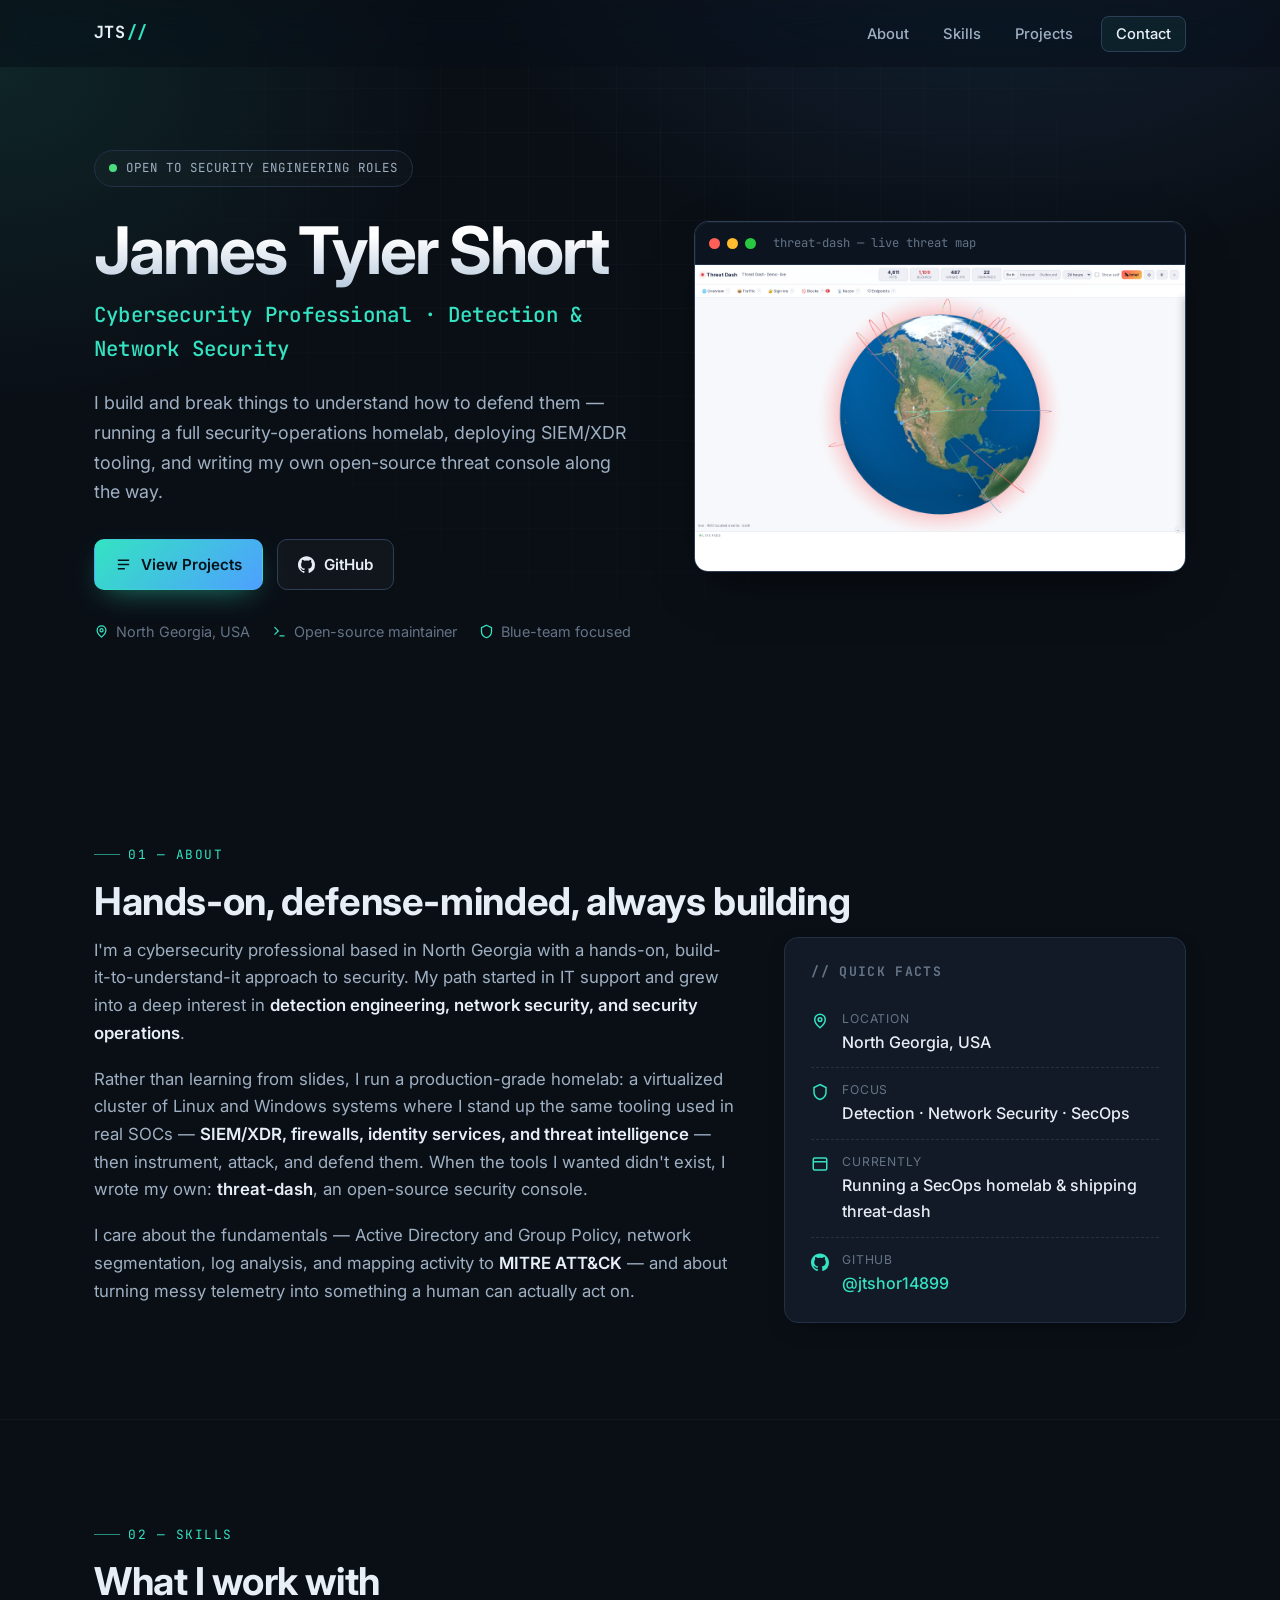
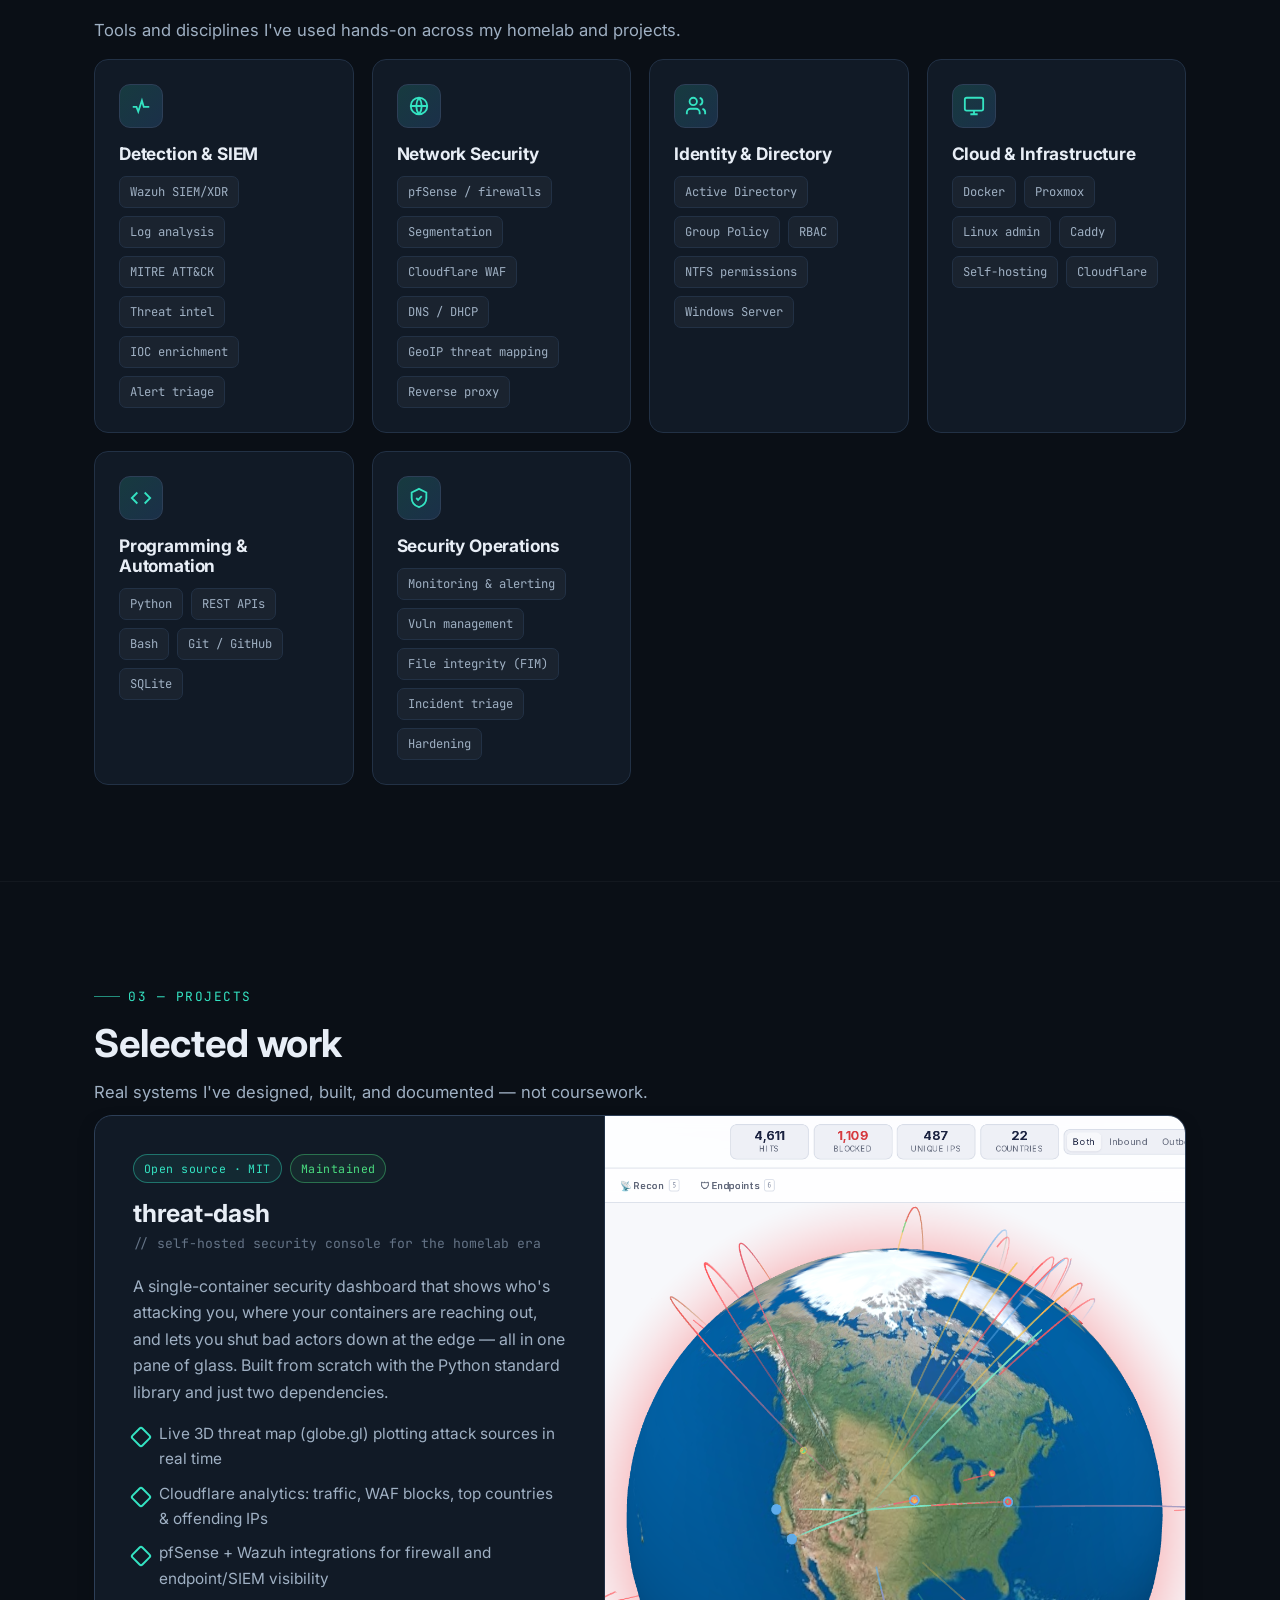
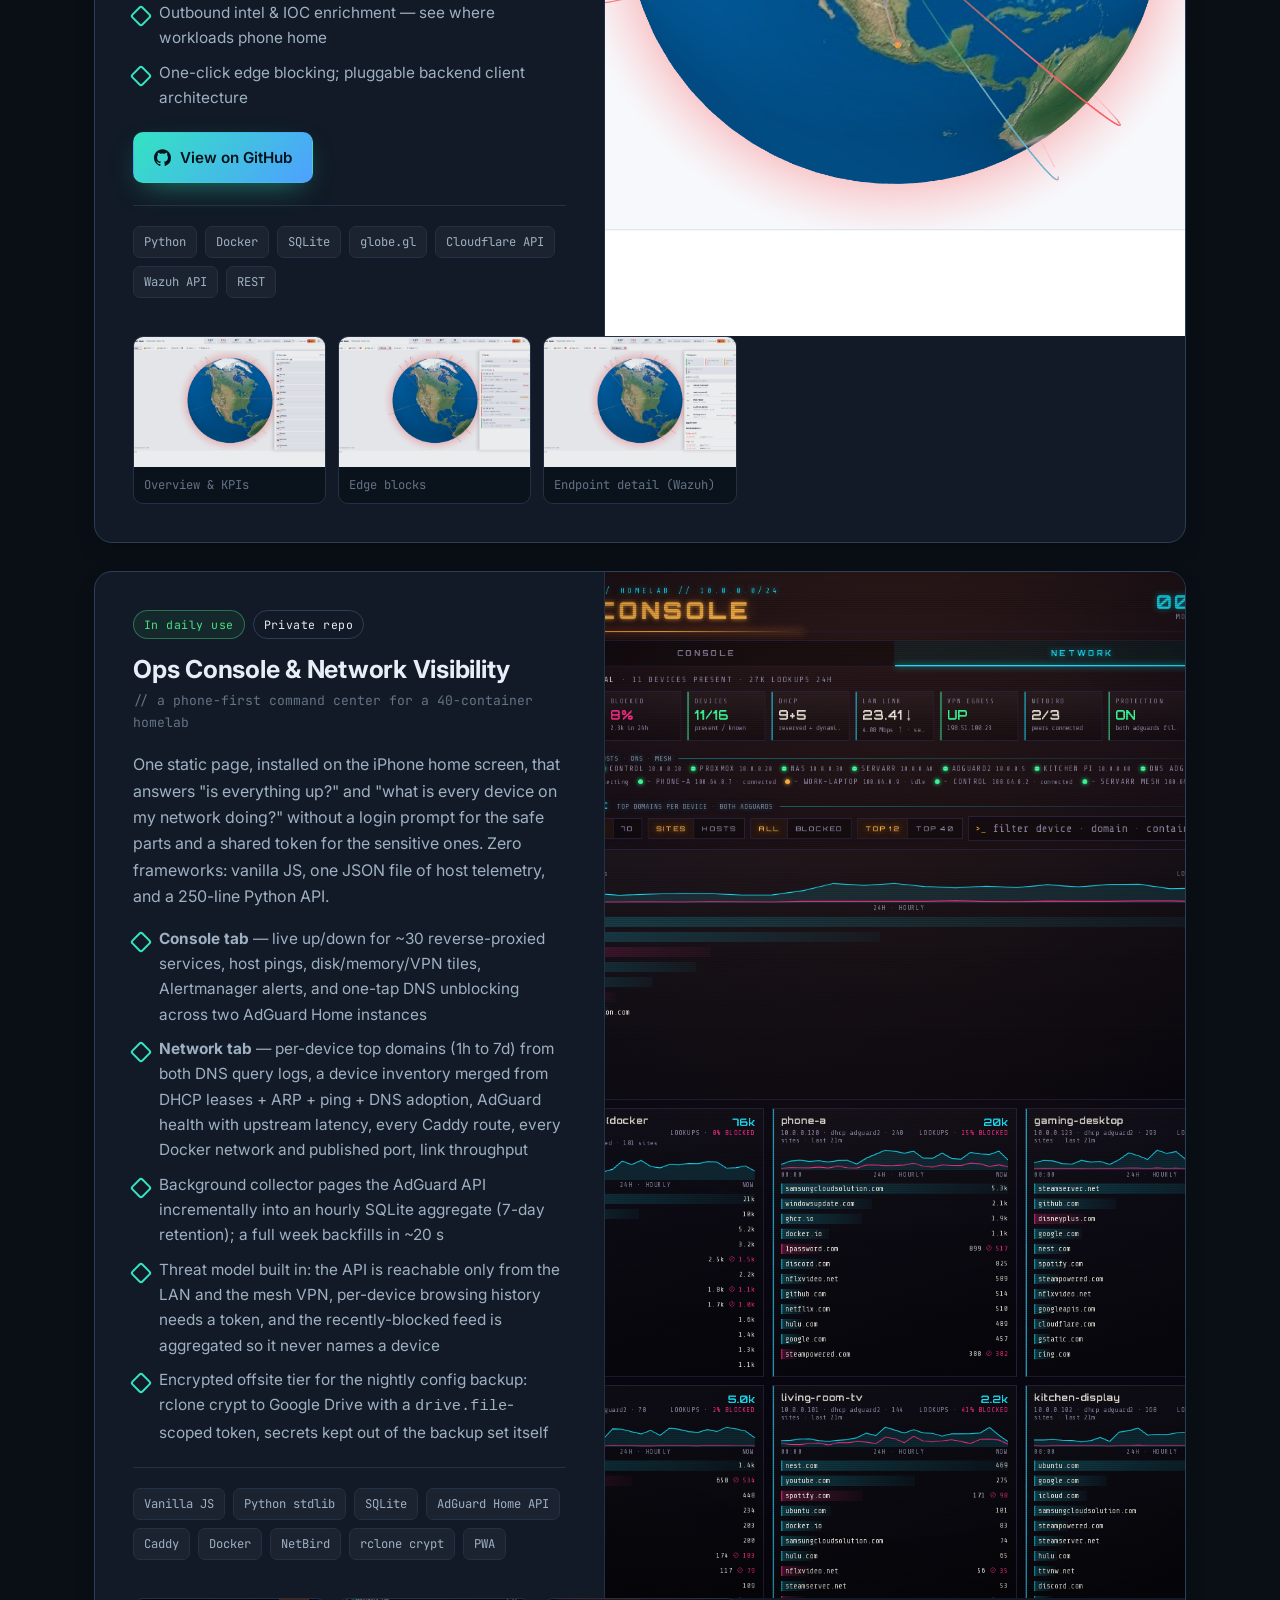
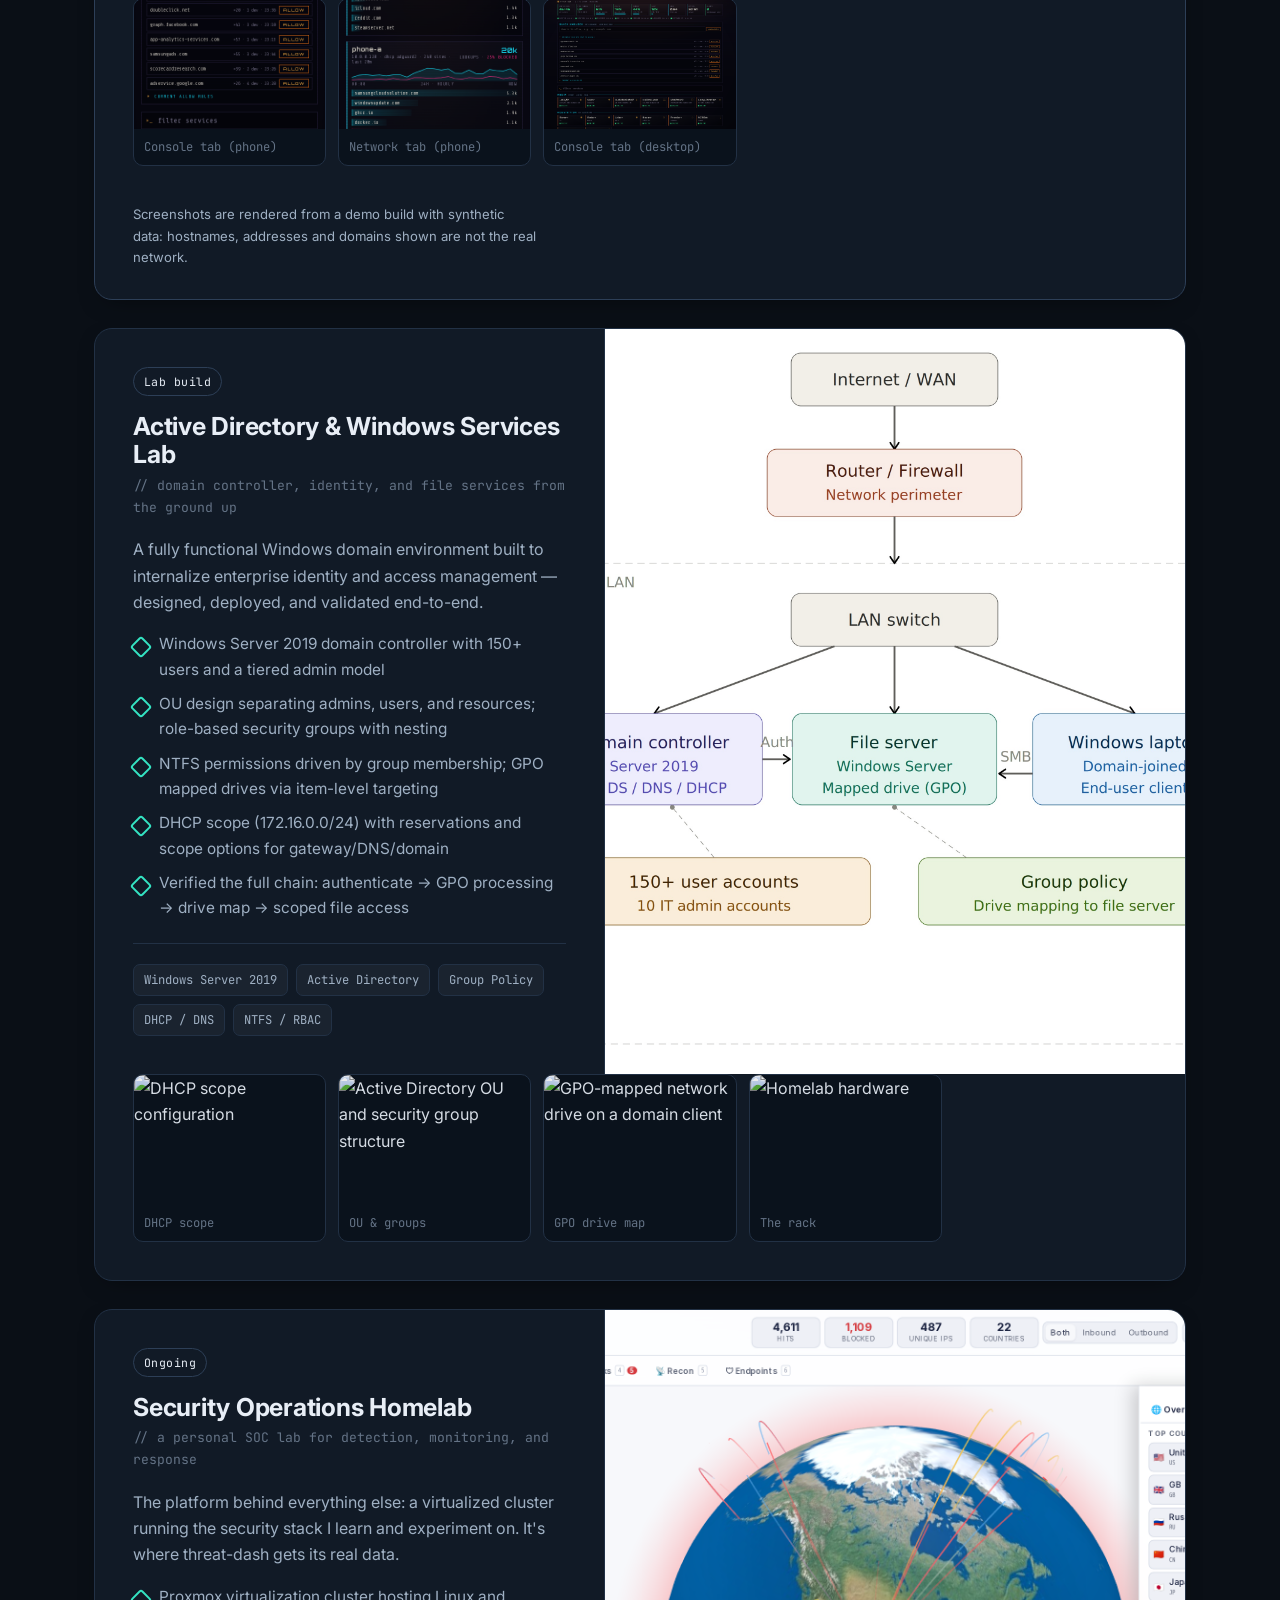
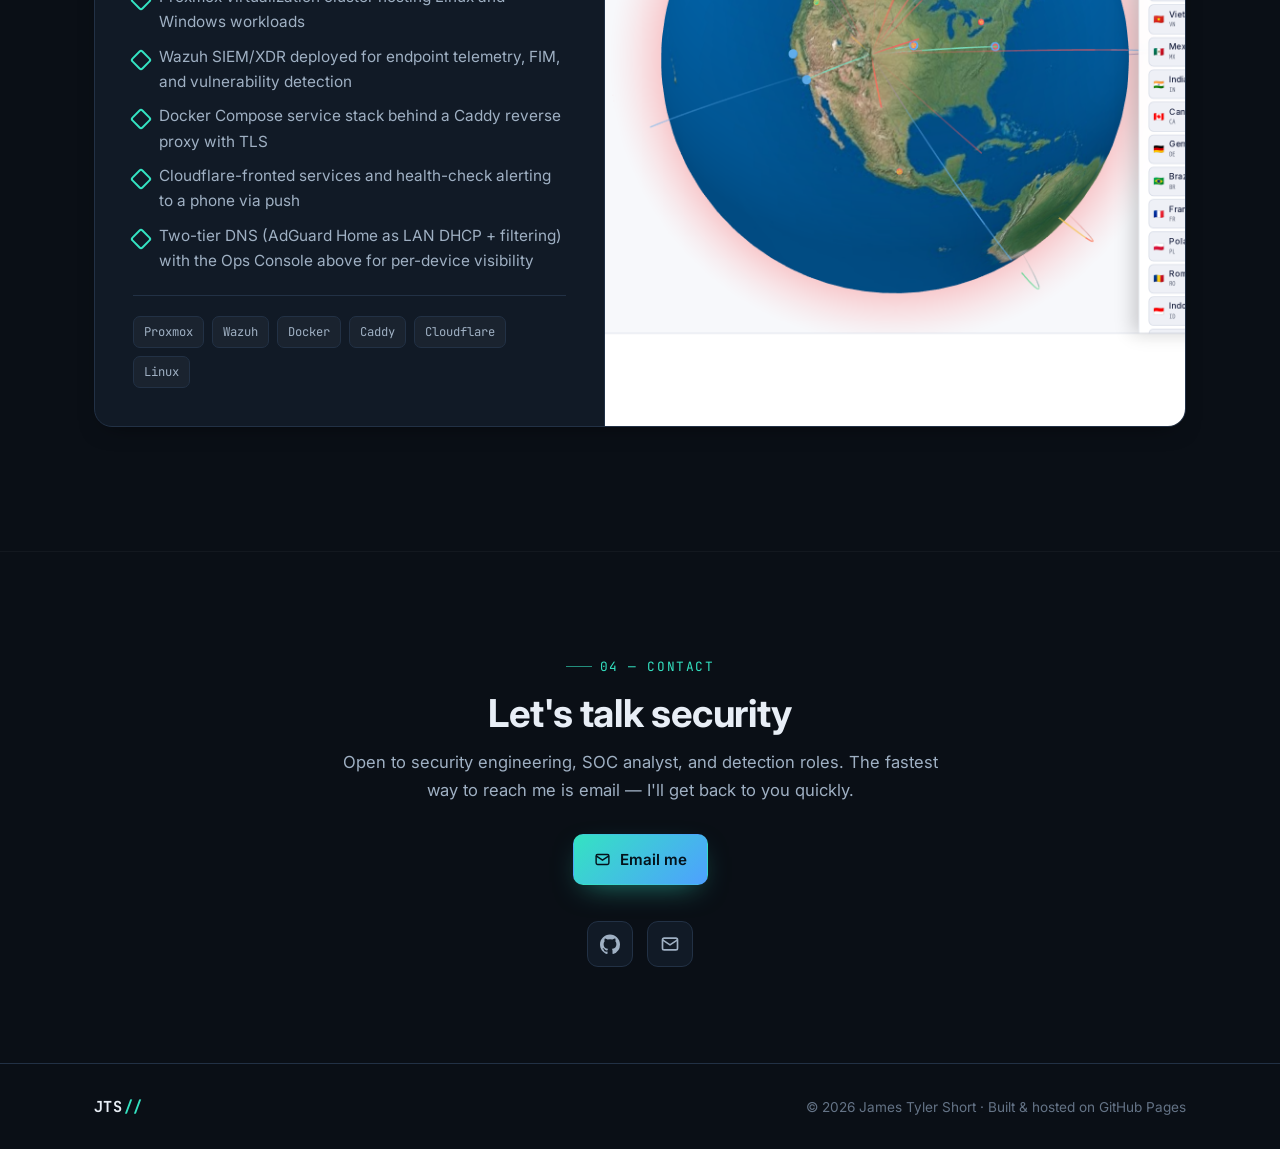
==== commit bd484a54: "Add Ops Console & Network Visibility project Phone-first homelab command center: service health, per" ====
--- a/index.html
+++ b/index.html
@@ -255,6 +255,47 @@
           </div>
         </article>
 
+        <!-- Ops Console: homelab network visibility -->
+        <article class="project project-featured reveal">
+          <div class="project-head">
+            <div class="pinfo">
+              <div class="badge-row">
+                <span class="badge badge-live">In daily use</span>
+                <span class="badge">Private repo</span>
+              </div>
+              <h3>Ops Console &amp; Network Visibility</h3>
+              <p class="ptag">// a phone-first command center for a 40-container homelab</p>
+              <p>
+                One static page, installed on the iPhone home screen, that answers "is everything up?"
+                and "what is every device on my network doing?" without a login prompt for the safe
+                parts and a shared token for the sensitive ones. Zero frameworks: vanilla JS, one JSON
+                file of host telemetry, and a 250-line Python API.
+              </p>
+              <ul class="feat">
+                <li><b>Console tab</b> — live up/down for ~30 reverse-proxied services, host pings, disk/memory/VPN tiles, Alertmanager alerts, and one-tap DNS unblocking across two AdGuard Home instances</li>
+                <li><b>Network tab</b> — per-device top domains (1h to 7d) from both DNS query logs, a device inventory merged from DHCP leases + ARP + ping + DNS adoption, AdGuard health with upstream latency, every Caddy route, every Docker network and published port, link throughput</li>
+                <li>Background collector pages the AdGuard API incrementally into an hourly SQLite aggregate (7-day retention); a full week backfills in ~20 s</li>
+                <li>Threat model built in: the API is reachable only from the LAN and the mesh VPN, per-device browsing history needs a token, and the recently-blocked feed is aggregated so it never names a device</li>
+                <li>Encrypted offsite tier for the nightly config backup: rclone crypt to Google Drive with a <code>drive.file</code>-scoped token, secrets kept out of the backup set itself</li>
+              </ul>
+              <div class="project-stack">
+                <span class="tag">Vanilla JS</span><span class="tag">Python stdlib</span><span class="tag">SQLite</span>
+                <span class="tag">AdGuard Home API</span><span class="tag">Caddy</span><span class="tag">Docker</span>
+                <span class="tag">NetBird</span><span class="tag">rclone crypt</span><span class="tag">PWA</span>
+              </div>
+            </div>
+            <div class="pshot">
+              <img src="images/ops-console-network-desktop.png" alt="Ops Console Network tab: DNS traffic per device, device inventory, AdGuard health" loading="lazy" data-lightbox />
+            </div>
+          </div>
+          <div class="gallery">
+            <figure><img src="images/ops-console-console-phone.png" alt="Ops Console on a phone: service tiles and health readout" loading="lazy" data-lightbox /><figcaption>Console tab (phone)</figcaption></figure>
+            <figure><img src="images/ops-console-network-phone.png" alt="Network tab on a phone: per-device DNS traffic cards" loading="lazy" data-lightbox /><figcaption>Network tab (phone)</figcaption></figure>
+            <figure><img src="images/ops-console-console-desktop.png" alt="Ops Console on desktop" loading="lazy" data-lightbox /><figcaption>Console tab (desktop)</figcaption></figure>
+          </div>
+          <p class="section-lead" style="padding:0 38px 30px;margin:0;font-size:.82rem">Screenshots are rendered from a demo build with synthetic data: hostnames, addresses and domains shown are not the real network.</p>
+        </article>
+
         <!-- AD homelab -->
         <article class="project reveal">
           <div class="project-head">
@@ -309,6 +350,7 @@
                 <li>Wazuh SIEM/XDR deployed for endpoint telemetry, FIM, and vulnerability detection</li>
                 <li>Docker Compose service stack behind a Caddy reverse proxy with TLS</li>
                 <li>Cloudflare-fronted services and health-check alerting to a phone via push</li>
+                <li>Two-tier DNS (AdGuard Home as LAN DHCP + filtering) with the Ops Console above for per-device visibility</li>
               </ul>
               <div class="project-stack">
                 <span class="tag">Proxmox</span><span class="tag">Wazuh</span><span class="tag">Docker</span>
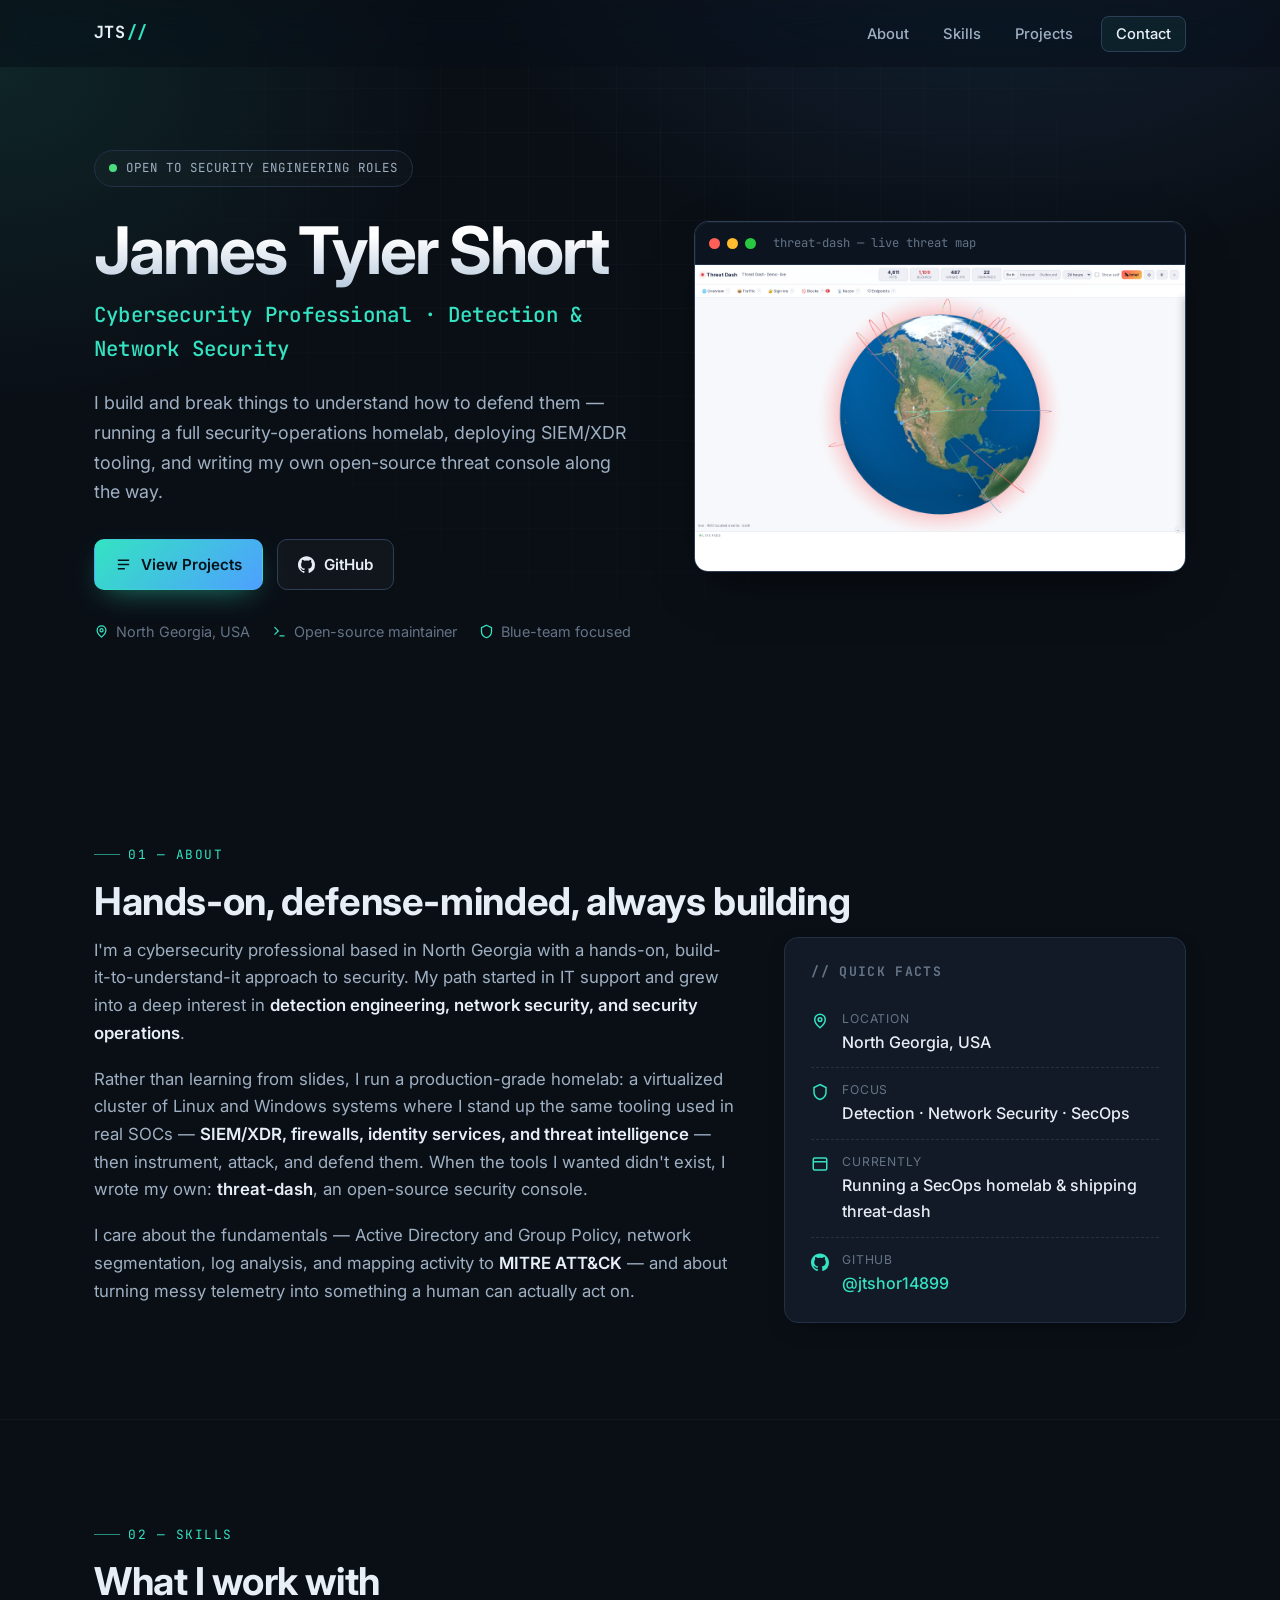
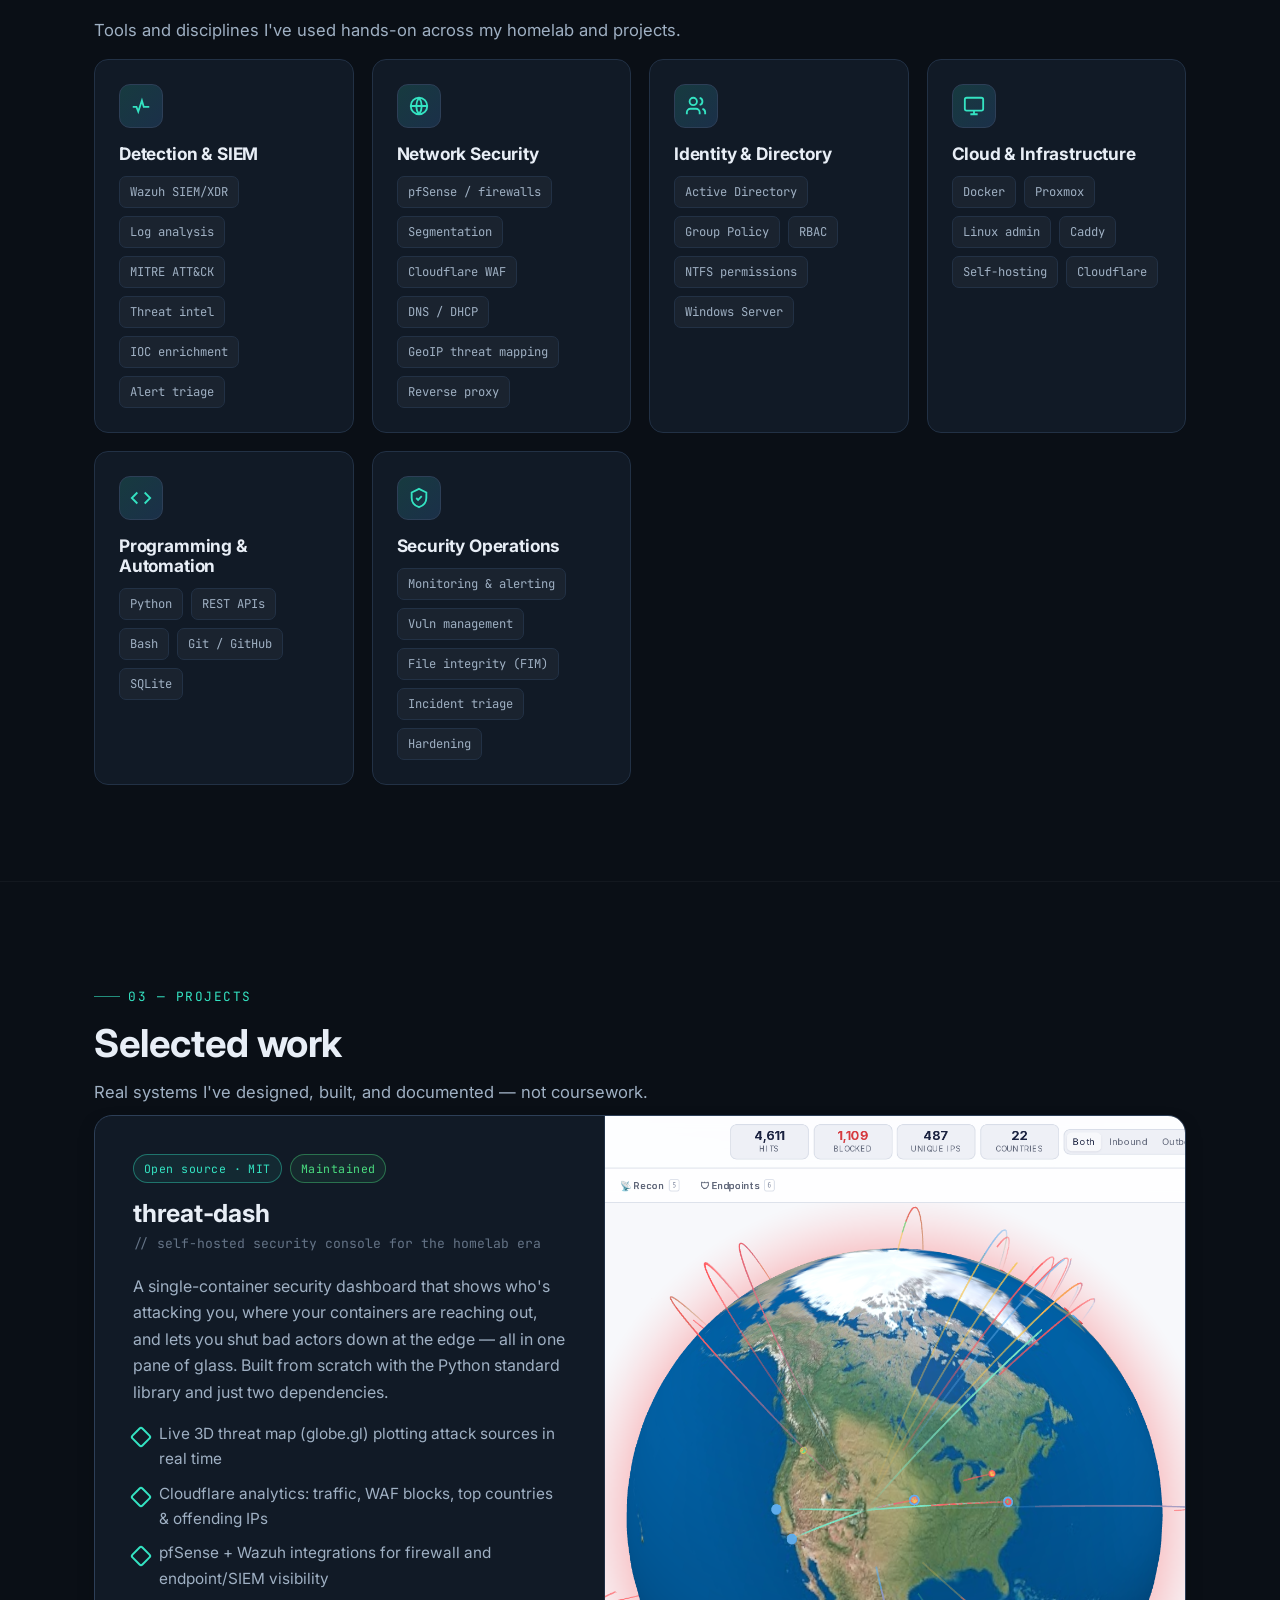
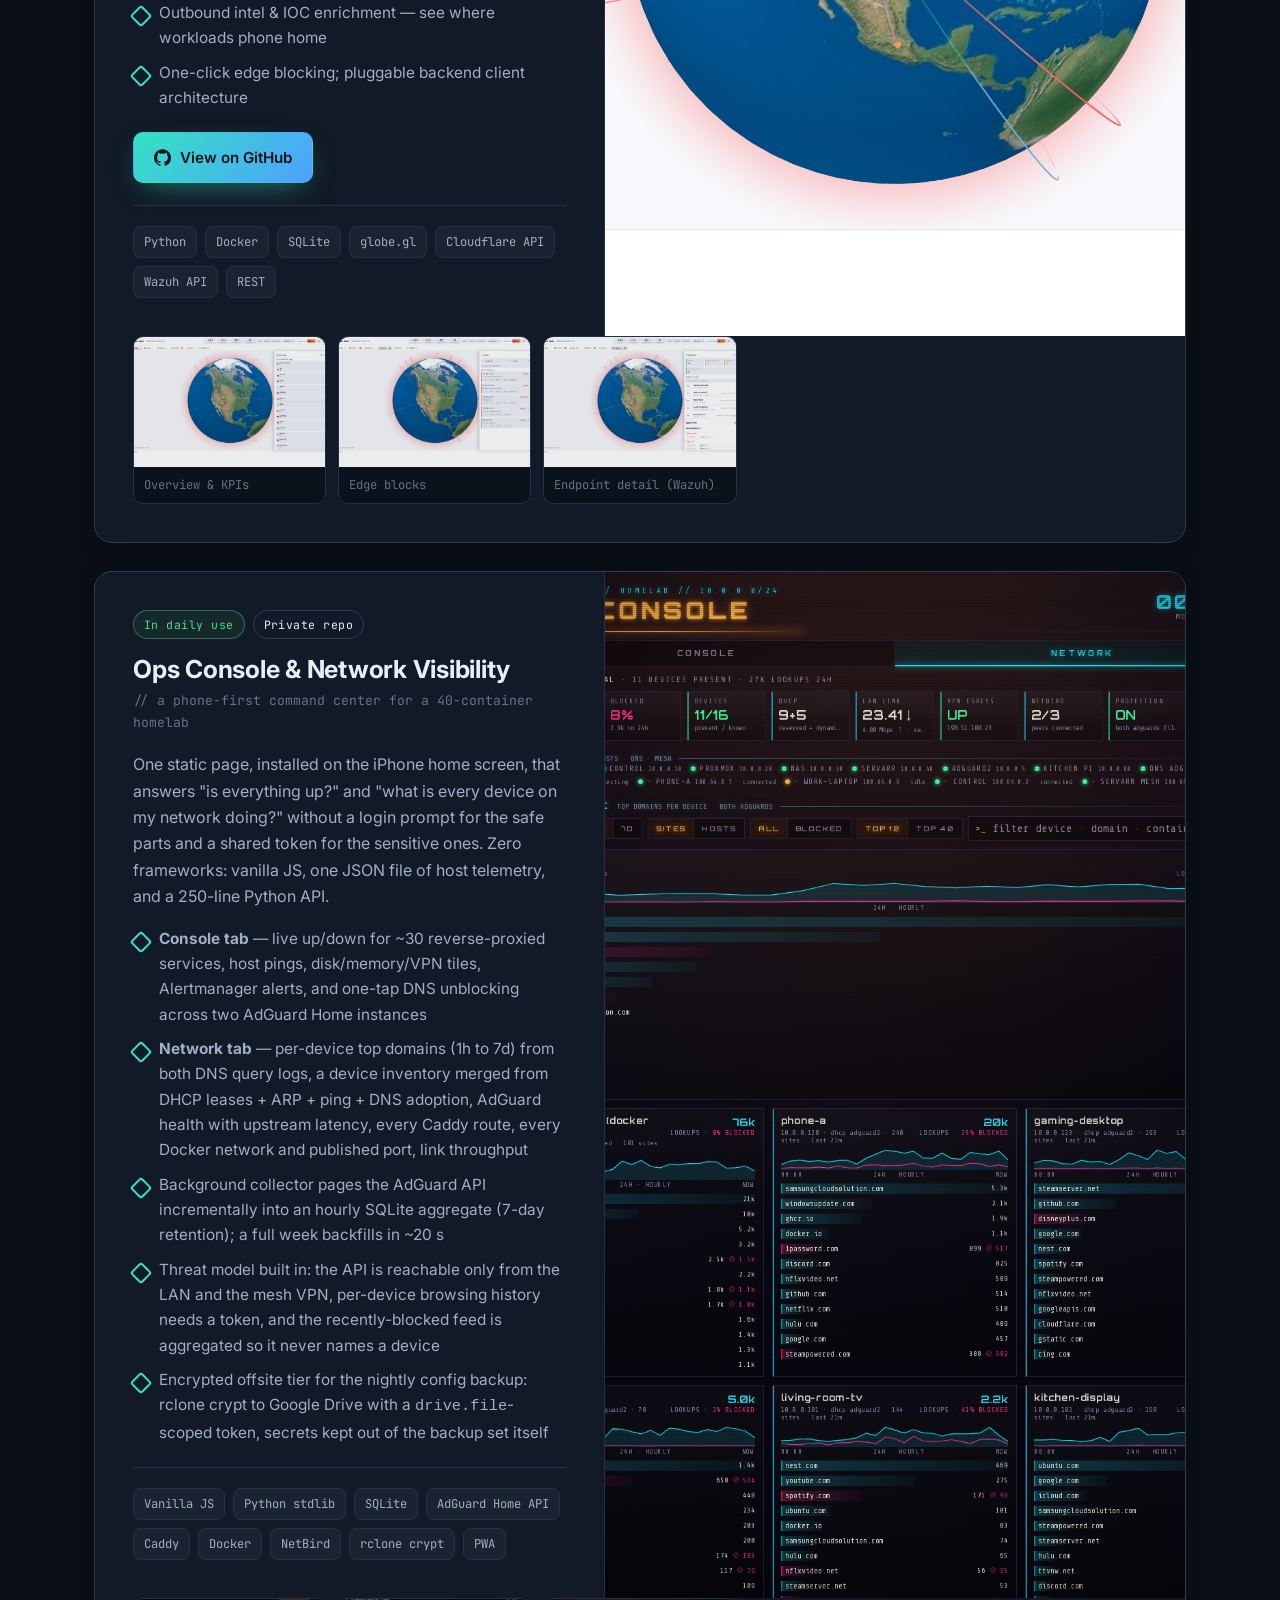
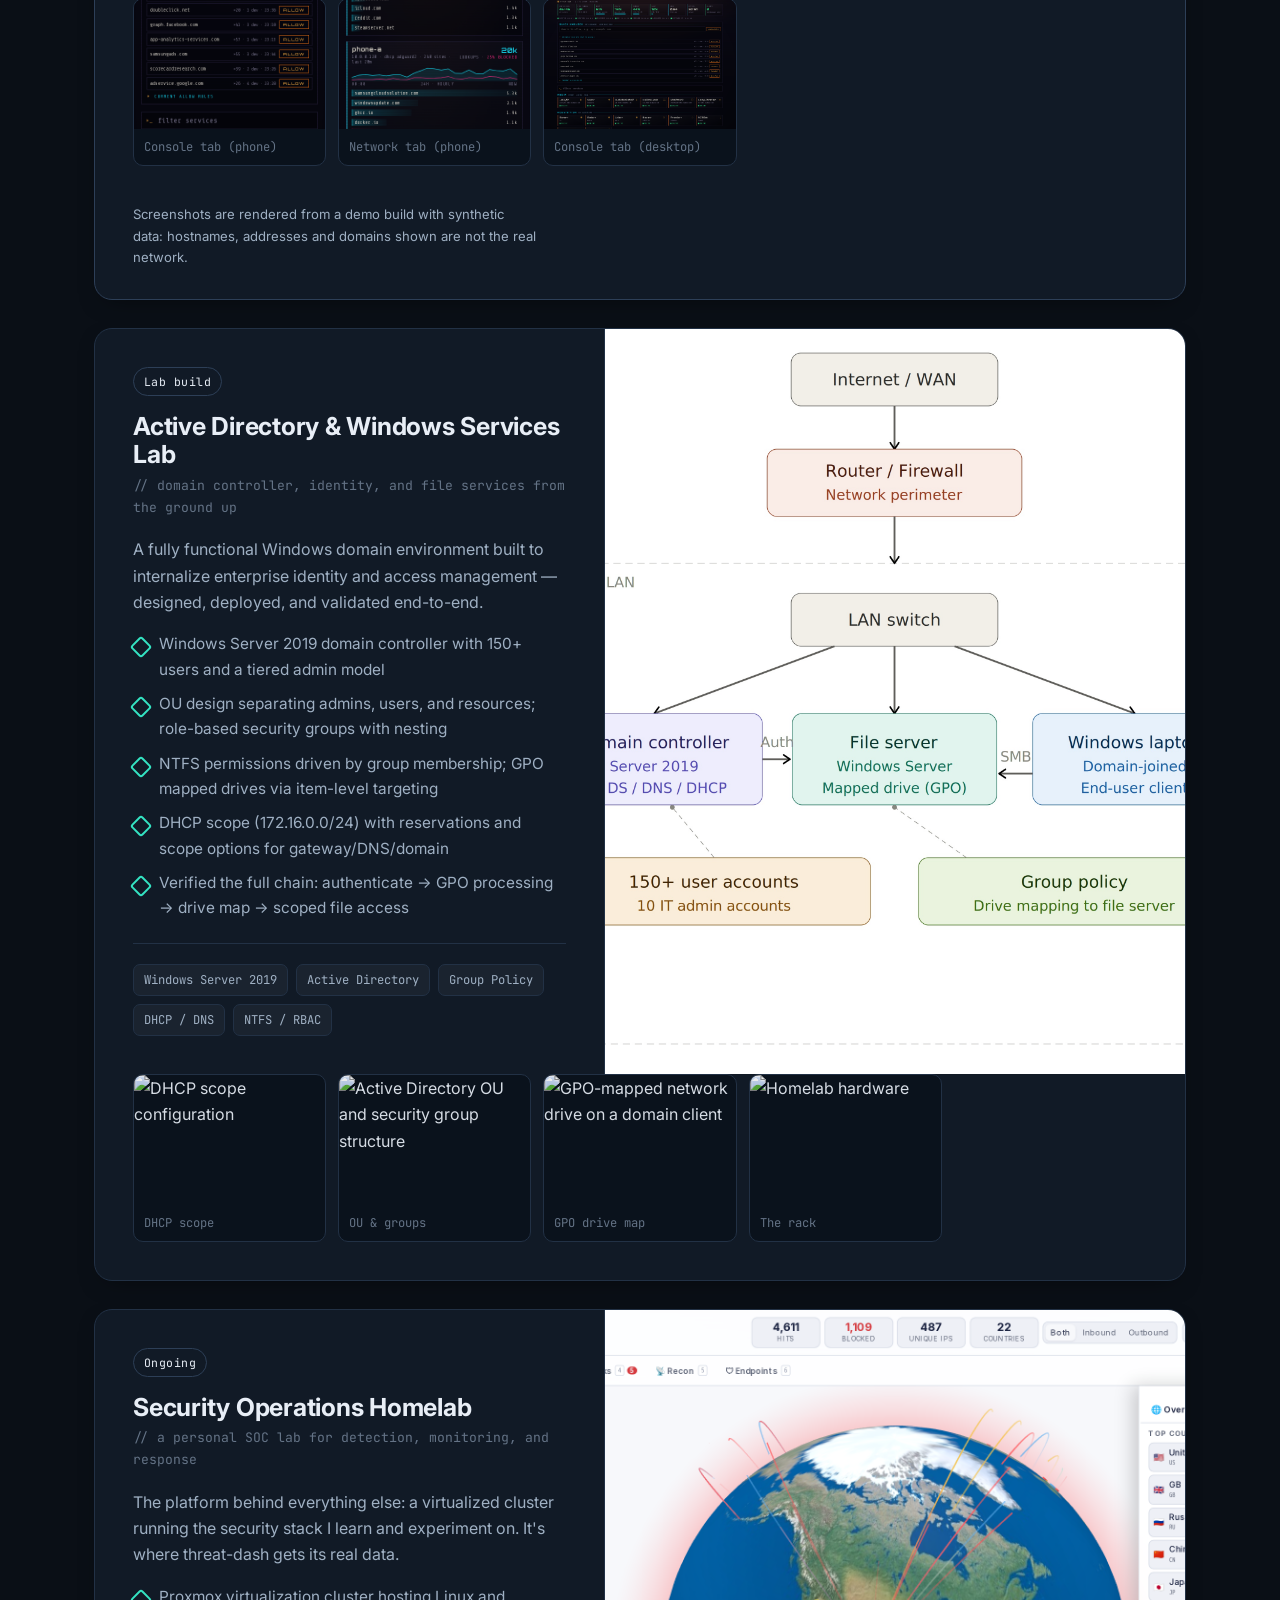
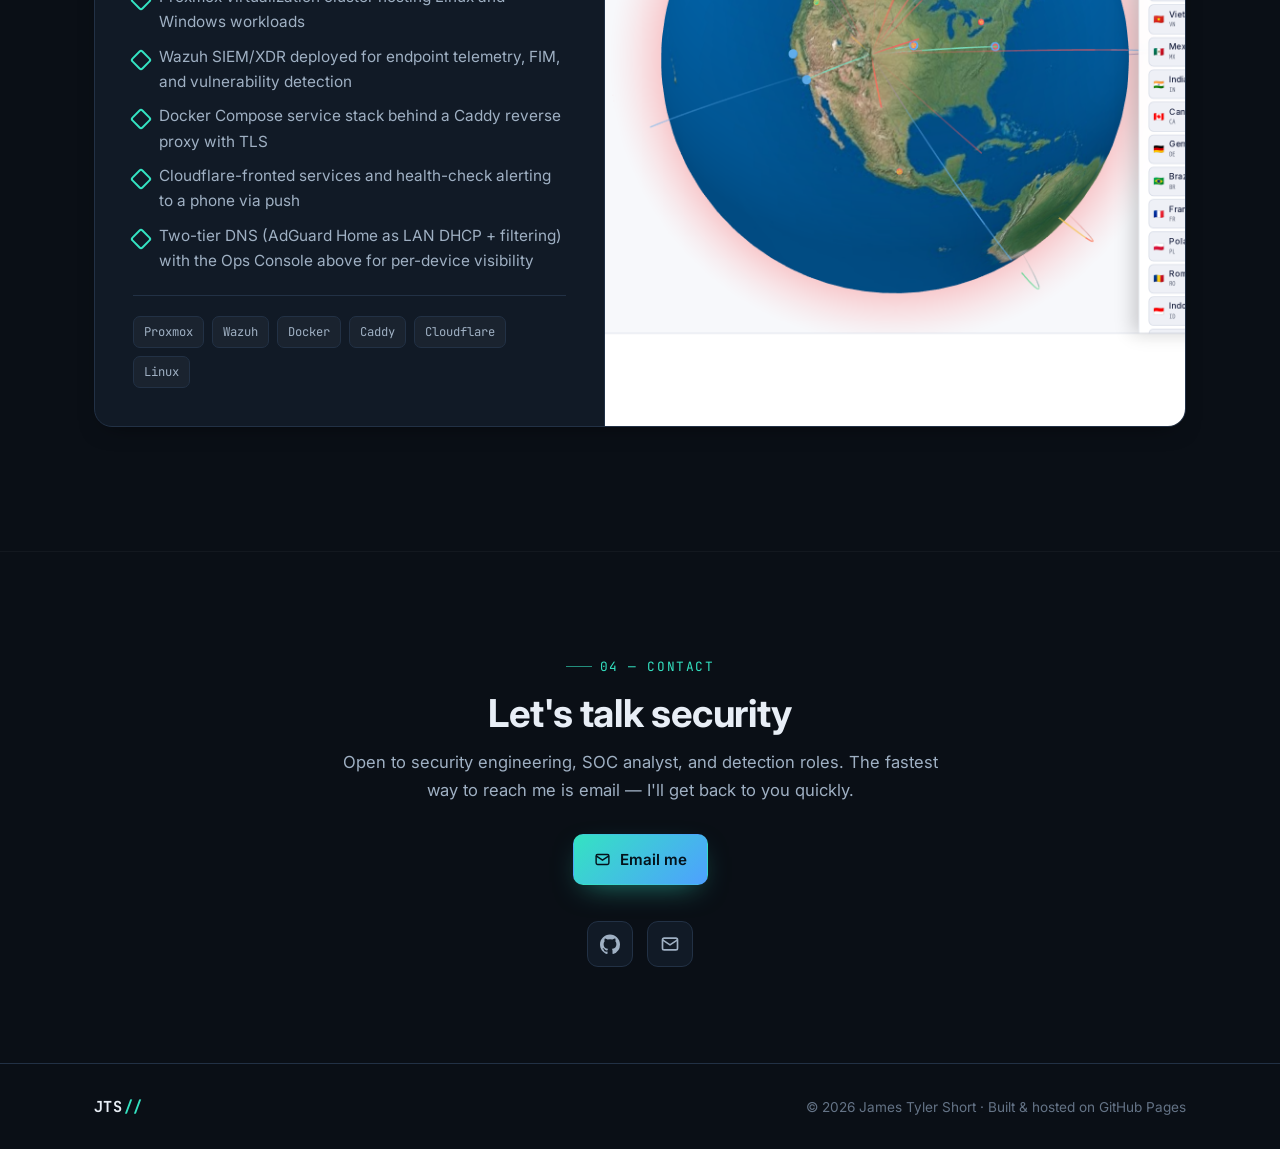
==== commit a596336f: "TikTok developer site verification (meta tag + signature files) Co-Authored-By: Claude Fable 5.1 <no" ====
--- a/index.html
+++ b/index.html
@@ -6,6 +6,7 @@
   <title>James Tyler Short — Cybersecurity</title>
   <meta name="description" content="James Tyler Short — cybersecurity professional in North Georgia. Detection engineering, network security, and self-hosted security operations. Creator of threat-dash." />
   <meta name="author" content="James Tyler Short" />
+  <meta name="tiktok-developers-site-verification" content="w4GalWc1l2WNhRk3JToxqzEoI1w05BFT" />
   <meta name="theme-color" content="#0a0f16" />
 
   <!-- Open Graph / social preview (for when a recruiter shares the link) -->
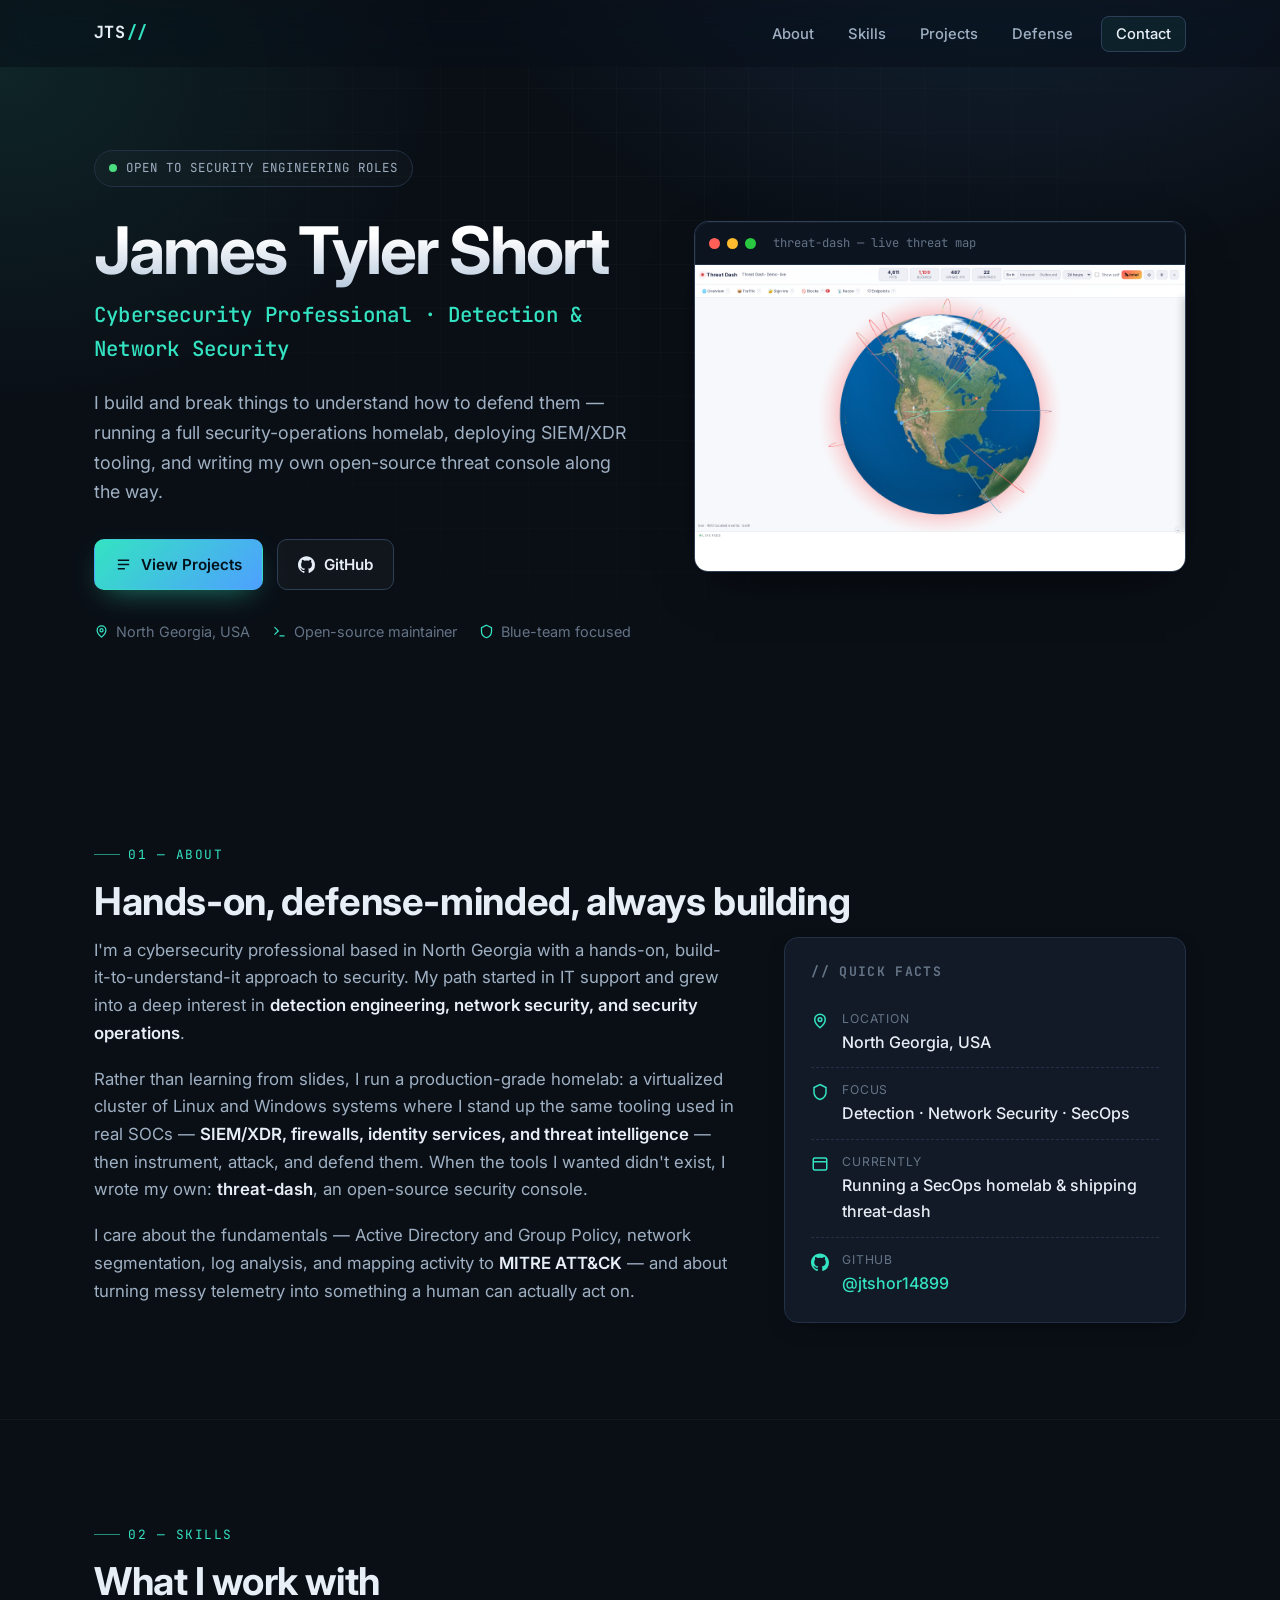
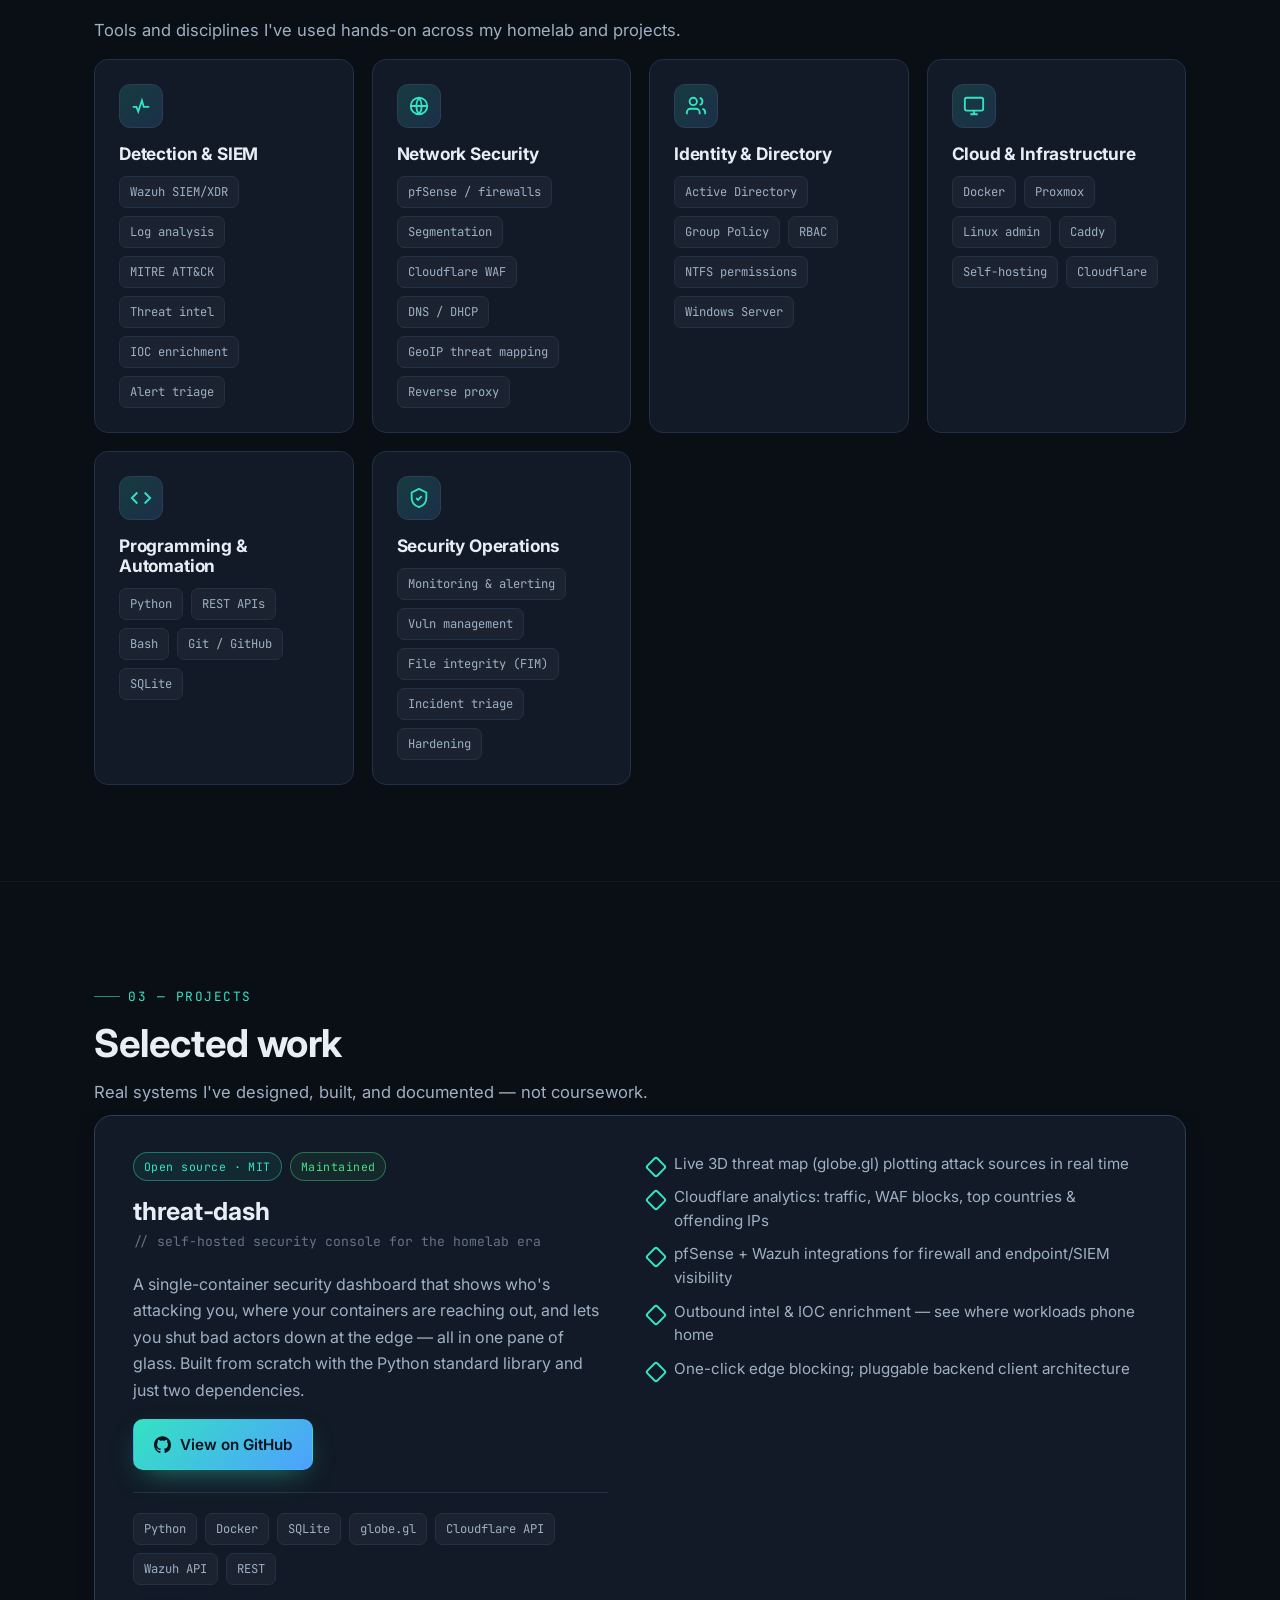
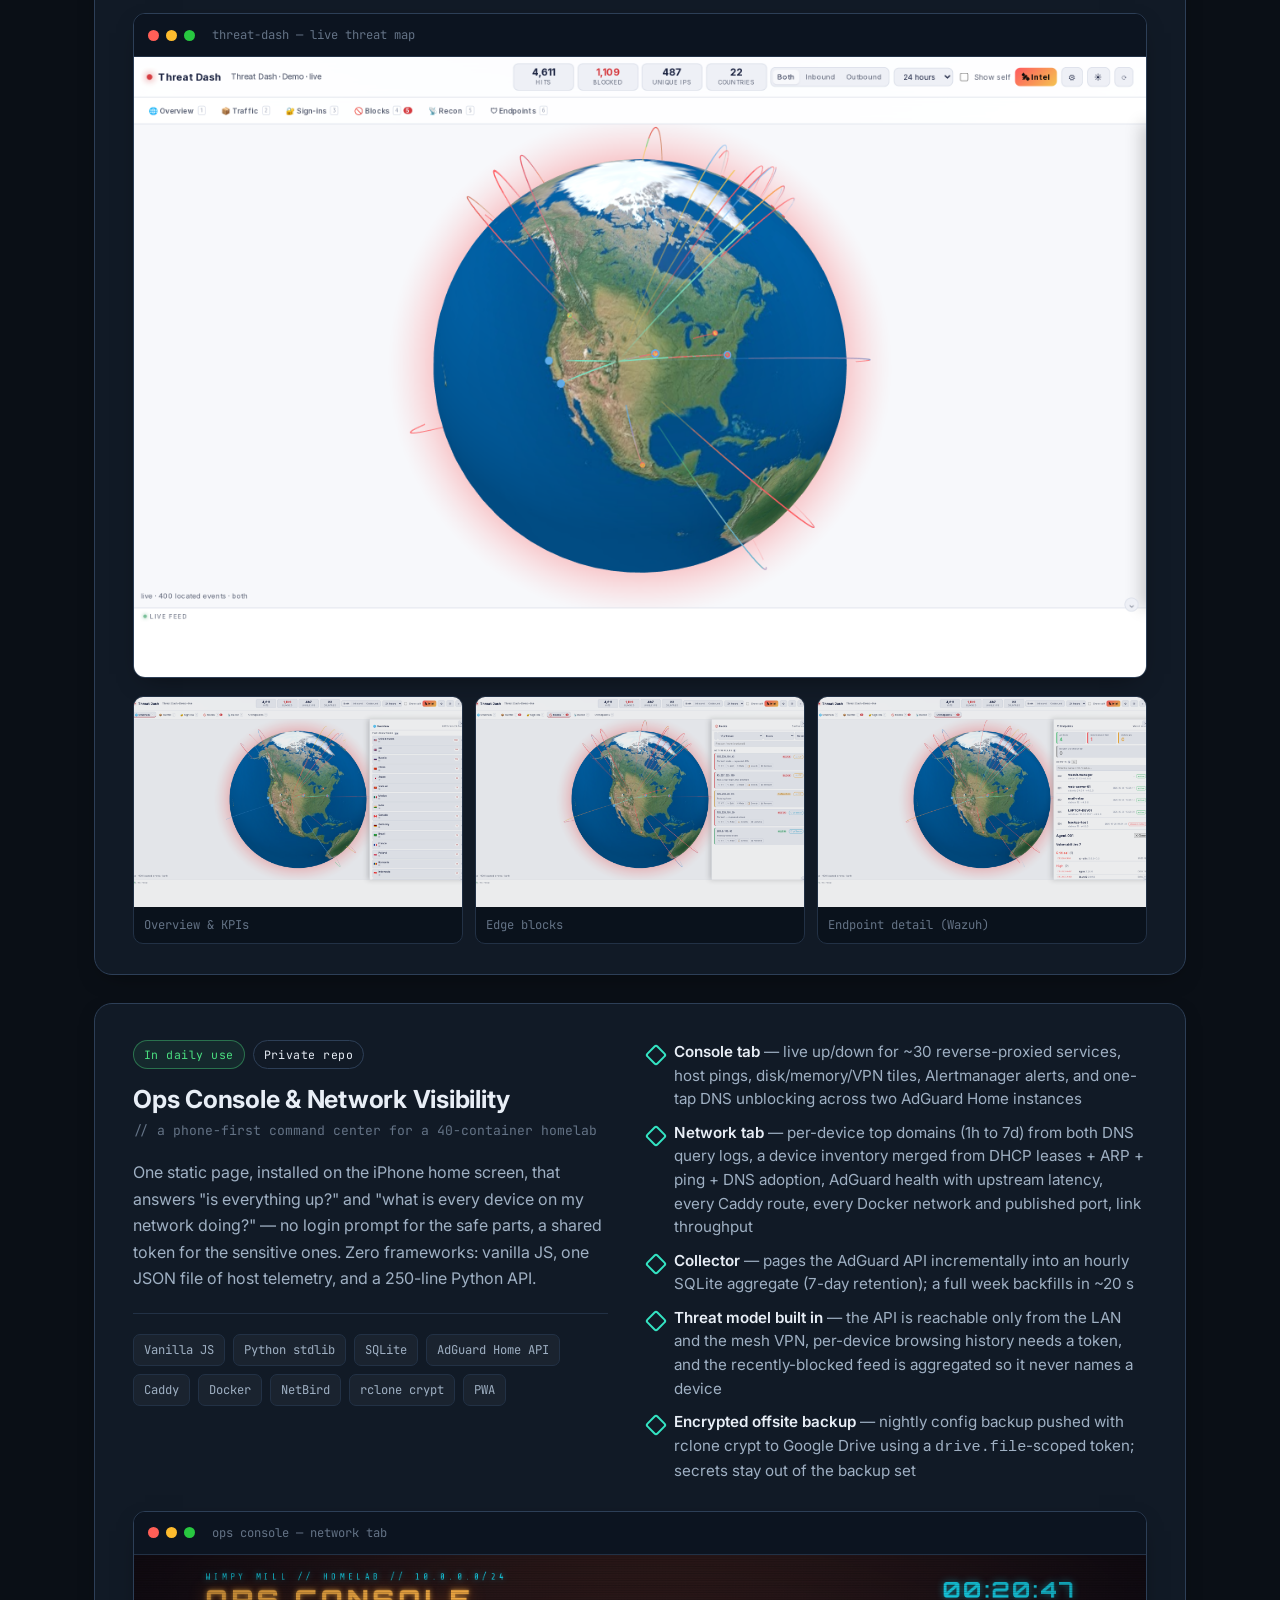
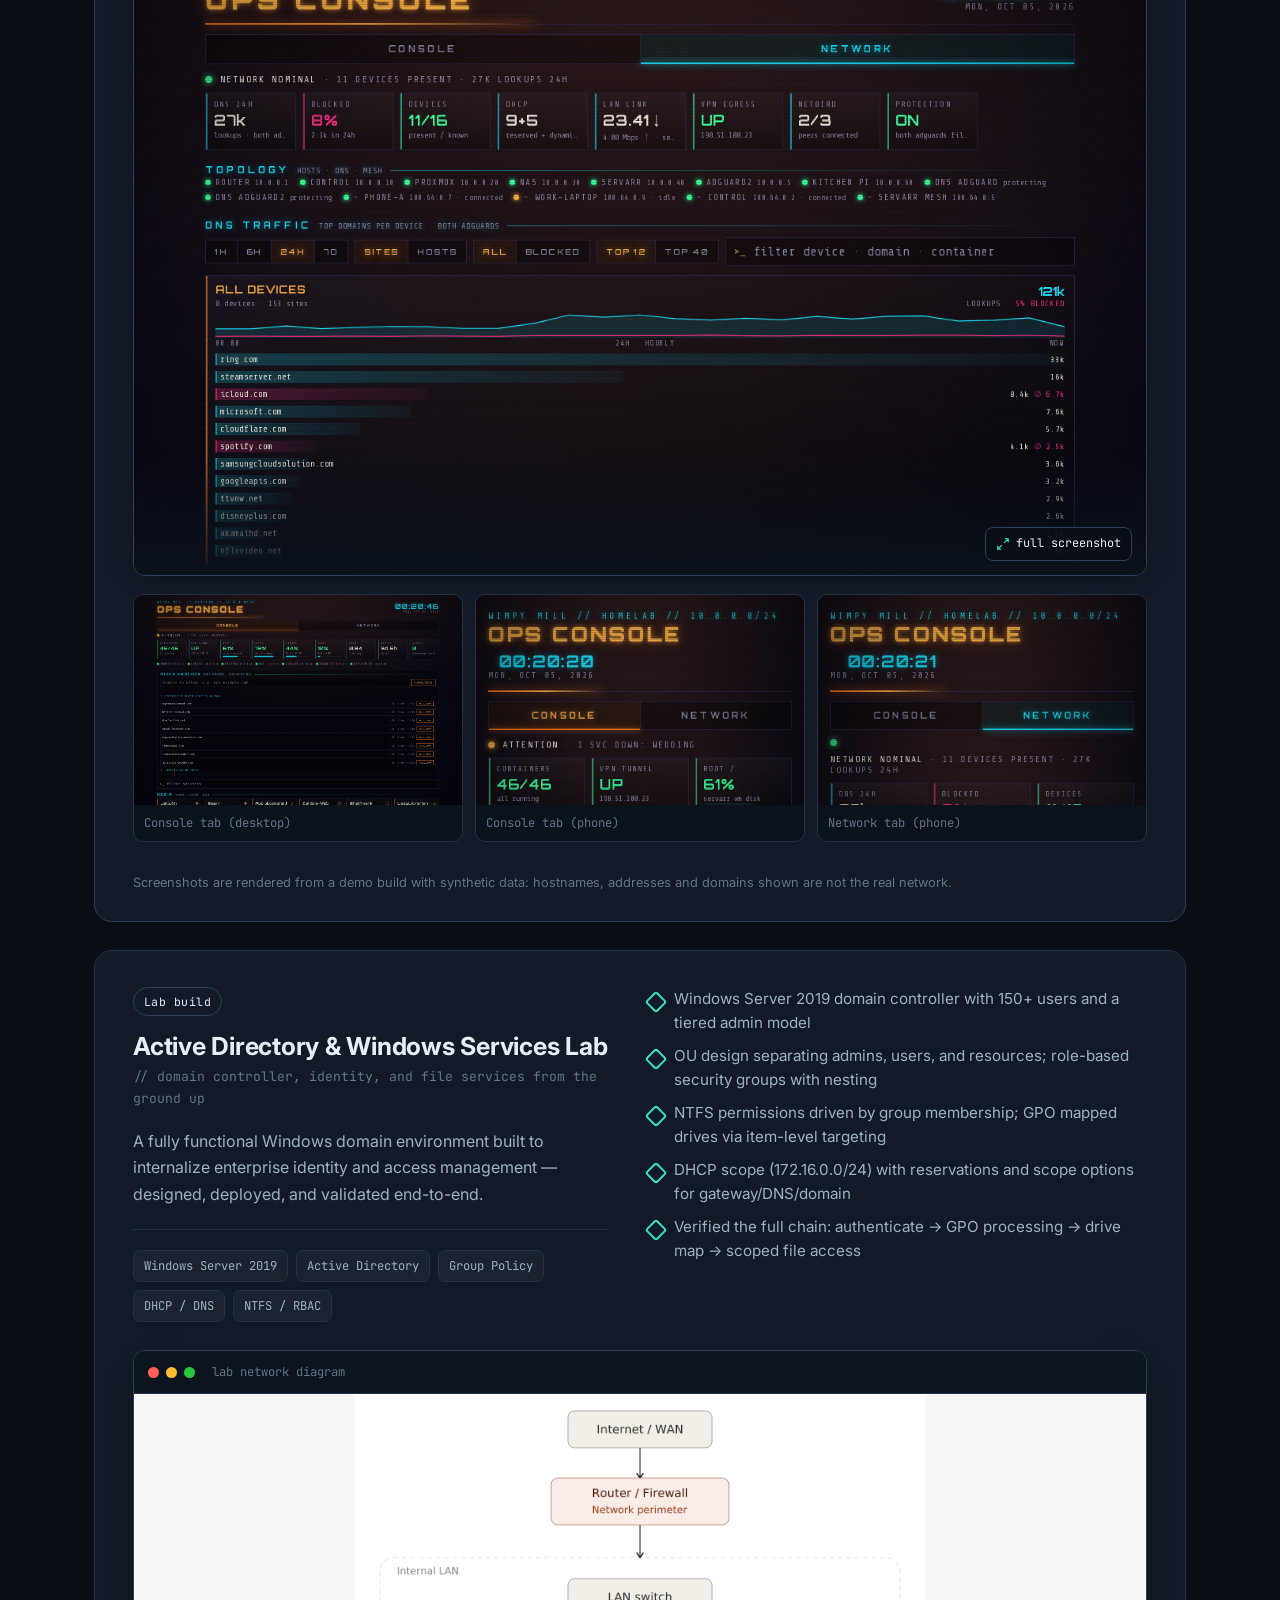
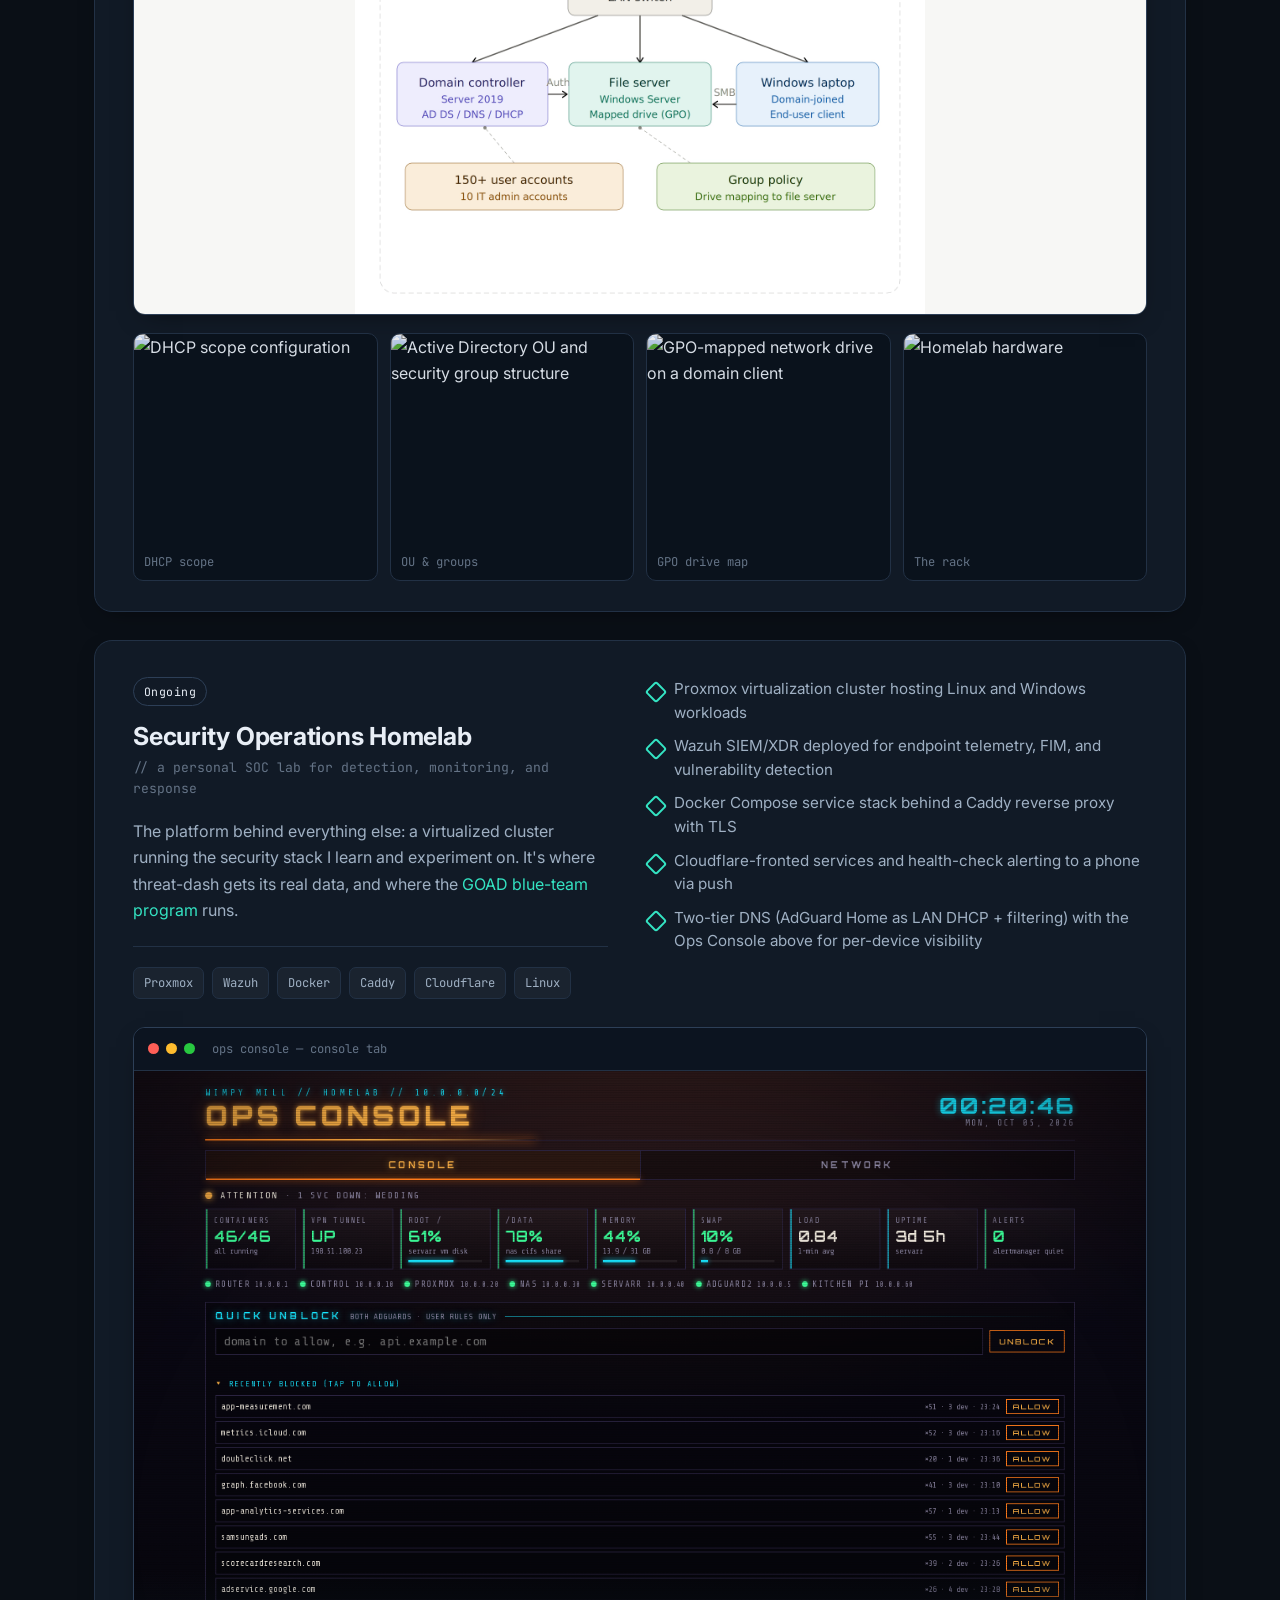
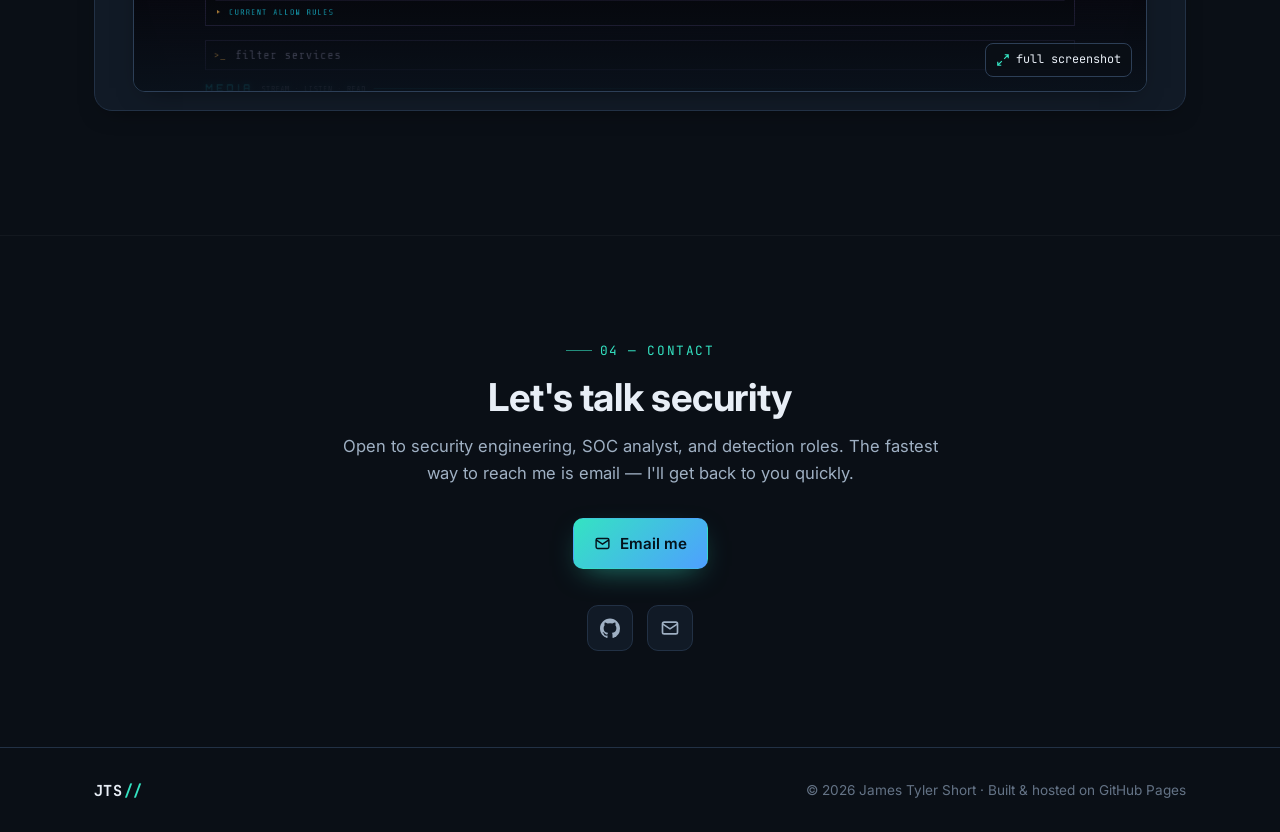
==== commit 722cbd25: "Fix project-card layout and add Defense tab (GOAD blue-team program) - Project cards no longer crop " ====
--- a/index.html
+++ b/index.html
@@ -34,6 +34,7 @@
         <li><a href="#about">About</a></li>
         <li><a href="#skills">Skills</a></li>
         <li><a href="#projects">Projects</a></li>
+        <li><a href="defense.html">Defense</a></li>
         <!-- To show these, remove `hidden` from the matching <section> below and re-add the links here:
         <li><a href="#experience">Experience</a></li>
         <li><a href="#certs">Certifications</a></li> -->
@@ -212,8 +213,8 @@
 
         <!-- Featured: threat-dash -->
         <article class="project project-featured reveal">
-          <div class="project-head">
-            <div class="pinfo">
+          <div class="pinfo">
+            <div class="pcopy">
               <div class="badge-row">
                 <span class="badge badge-oss">Open source · MIT</span>
                 <span class="badge badge-live">Maintained</span>
@@ -226,13 +227,6 @@
                 one pane of glass. Built from scratch with the Python standard library and just two
                 dependencies.
               </p>
-              <ul class="feat">
-                <li>Live 3D threat map (globe.gl) plotting attack sources in real time</li>
-                <li>Cloudflare analytics: traffic, WAF blocks, top countries &amp; offending IPs</li>
-                <li>pfSense + Wazuh integrations for firewall and endpoint/SIEM visibility</li>
-                <li>Outbound intel &amp; IOC enrichment — see where workloads phone home</li>
-                <li>One-click edge blocking; pluggable backend client architecture</li>
-              </ul>
               <div class="project-actions">
                 <a href="https://github.com/jtshor14899/threat-dash" target="_blank" rel="noopener" class="btn btn-primary">
                   <svg viewBox="0 0 24 24" fill="currentColor"><path d="M12 .5C5.37.5 0 5.87 0 12.5c0 5.3 3.44 9.8 8.21 11.39.6.11.82-.26.82-.58v-2.23c-3.34.73-4.04-1.42-4.04-1.42-.55-1.39-1.34-1.76-1.34-1.76-1.09-.75.08-.73.08-.73 1.2.08 1.84 1.24 1.84 1.24 1.07 1.84 2.81 1.31 3.5 1 .11-.78.42-1.31.76-1.61-2.67-.3-5.47-1.34-5.47-5.95 0-1.31.47-2.39 1.24-3.23-.13-.31-.54-1.53.11-3.18 0 0 1.01-.32 3.3 1.23a11.5 11.5 0 016 0c2.29-1.55 3.3-1.23 3.3-1.23.65 1.65.24 2.87.12 3.18.77.84 1.23 1.92 1.23 3.23 0 4.62-2.81 5.64-5.49 5.94.43.37.81 1.1.81 2.22v3.29c0 .32.22.69.83.58A12.01 12.01 0 0024 12.5C24 5.87 18.63.5 12 .5z"/></svg>
@@ -245,10 +239,18 @@
                 <span class="tag">Wazuh API</span><span class="tag">REST</span>
               </div>
             </div>
-            <div class="pshot">
-              <img src="images/td-hero.png" alt="threat-dash live threat map" loading="lazy" data-lightbox />
-            </div>
-          </div>
+            <ul class="feat">
+              <li>Live 3D threat map (globe.gl) plotting attack sources in real time</li>
+              <li>Cloudflare analytics: traffic, WAF blocks, top countries &amp; offending IPs</li>
+              <li>pfSense + Wazuh integrations for firewall and endpoint/SIEM visibility</li>
+              <li>Outbound intel &amp; IOC enrichment — see where workloads phone home</li>
+              <li>One-click edge blocking; pluggable backend client architecture</li>
+            </ul>
+          </div>
+          <figure class="pshot">
+            <div class="frame-bar"><i></i><i></i><i></i><span class="frame-title">threat-dash — live threat map</span></div>
+            <img src="images/td-hero.png" alt="threat-dash live threat map" loading="lazy" data-lightbox />
+          </figure>
           <div class="gallery">
             <figure><img src="images/td-overview.png" alt="threat-dash overview tab" loading="lazy" data-lightbox /><figcaption>Overview &amp; KPIs</figcaption></figure>
             <figure><img src="images/td-blocks.png" alt="threat-dash blocked IPs" loading="lazy" data-lightbox /><figcaption>Edge blocks</figcaption></figure>
@@ -258,8 +260,8 @@
 
         <!-- Ops Console: homelab network visibility -->
         <article class="project project-featured reveal">
-          <div class="project-head">
-            <div class="pinfo">
+          <div class="pinfo">
+            <div class="pcopy">
               <div class="badge-row">
                 <span class="badge badge-live">In daily use</span>
                 <span class="badge">Private repo</span>
@@ -268,39 +270,41 @@
               <p class="ptag">// a phone-first command center for a 40-container homelab</p>
               <p>
                 One static page, installed on the iPhone home screen, that answers "is everything up?"
-                and "what is every device on my network doing?" without a login prompt for the safe
-                parts and a shared token for the sensitive ones. Zero frameworks: vanilla JS, one JSON
-                file of host telemetry, and a 250-line Python API.
+                and "what is every device on my network doing?" — no login prompt for the safe parts,
+                a shared token for the sensitive ones. Zero frameworks: vanilla JS, one JSON file of
+                host telemetry, and a 250-line Python API.
               </p>
-              <ul class="feat">
-                <li><b>Console tab</b> — live up/down for ~30 reverse-proxied services, host pings, disk/memory/VPN tiles, Alertmanager alerts, and one-tap DNS unblocking across two AdGuard Home instances</li>
-                <li><b>Network tab</b> — per-device top domains (1h to 7d) from both DNS query logs, a device inventory merged from DHCP leases + ARP + ping + DNS adoption, AdGuard health with upstream latency, every Caddy route, every Docker network and published port, link throughput</li>
-                <li>Background collector pages the AdGuard API incrementally into an hourly SQLite aggregate (7-day retention); a full week backfills in ~20 s</li>
-                <li>Threat model built in: the API is reachable only from the LAN and the mesh VPN, per-device browsing history needs a token, and the recently-blocked feed is aggregated so it never names a device</li>
-                <li>Encrypted offsite tier for the nightly config backup: rclone crypt to Google Drive with a <code>drive.file</code>-scoped token, secrets kept out of the backup set itself</li>
-              </ul>
               <div class="project-stack">
                 <span class="tag">Vanilla JS</span><span class="tag">Python stdlib</span><span class="tag">SQLite</span>
                 <span class="tag">AdGuard Home API</span><span class="tag">Caddy</span><span class="tag">Docker</span>
                 <span class="tag">NetBird</span><span class="tag">rclone crypt</span><span class="tag">PWA</span>
               </div>
             </div>
-            <div class="pshot">
-              <img src="images/ops-console-network-desktop.png" alt="Ops Console Network tab: DNS traffic per device, device inventory, AdGuard health" loading="lazy" data-lightbox />
-            </div>
-          </div>
+            <ul class="feat">
+              <li><b>Console tab</b> — live up/down for ~30 reverse-proxied services, host pings, disk/memory/VPN tiles, Alertmanager alerts, and one-tap DNS unblocking across two AdGuard Home instances</li>
+              <li><b>Network tab</b> — per-device top domains (1h to 7d) from both DNS query logs, a device inventory merged from DHCP leases + ARP + ping + DNS adoption, AdGuard health with upstream latency, every Caddy route, every Docker network and published port, link throughput</li>
+              <li><b>Collector</b> — pages the AdGuard API incrementally into an hourly SQLite aggregate (7-day retention); a full week backfills in ~20 s</li>
+              <li><b>Threat model built in</b> — the API is reachable only from the LAN and the mesh VPN, per-device browsing history needs a token, and the recently-blocked feed is aggregated so it never names a device</li>
+              <li><b>Encrypted offsite backup</b> — nightly config backup pushed with rclone crypt to Google Drive using a <code>drive.file</code>-scoped token; secrets stay out of the backup set</li>
+            </ul>
+          </div>
+          <figure class="pshot tall">
+            <div class="frame-bar"><i></i><i></i><i></i><span class="frame-title">ops console — network tab</span></div>
+            <img src="images/ops-console-network-desktop.png" alt="Ops Console Network tab: DNS traffic per device, device inventory, AdGuard health" loading="lazy" data-lightbox />
+            <span class="expand" data-lightbox-for="images/ops-console-network-desktop.png"><svg viewBox="0 0 24 24" fill="none" stroke="currentColor" stroke-width="2"><path d="M15 3h6v6M9 21H3v-6M21 3l-7 7M3 21l7-7"/></svg> full screenshot</span>
+          </figure>
           <div class="gallery">
+            <figure><img src="images/ops-console-console-desktop.png" alt="Ops Console on desktop" loading="lazy" data-lightbox /><figcaption>Console tab (desktop)</figcaption></figure>
             <figure><img src="images/ops-console-console-phone.png" alt="Ops Console on a phone: service tiles and health readout" loading="lazy" data-lightbox /><figcaption>Console tab (phone)</figcaption></figure>
             <figure><img src="images/ops-console-network-phone.png" alt="Network tab on a phone: per-device DNS traffic cards" loading="lazy" data-lightbox /><figcaption>Network tab (phone)</figcaption></figure>
-            <figure><img src="images/ops-console-console-desktop.png" alt="Ops Console on desktop" loading="lazy" data-lightbox /><figcaption>Console tab (desktop)</figcaption></figure>
-          </div>
-          <p class="section-lead" style="padding:0 38px 30px;margin:0;font-size:.82rem">Screenshots are rendered from a demo build with synthetic data: hostnames, addresses and domains shown are not the real network.</p>
+          </div>
+          <p class="footnote">Screenshots are rendered from a demo build with synthetic data: hostnames, addresses and domains shown are not the real network.</p>
         </article>
 
         <!-- AD homelab -->
         <article class="project reveal">
-          <div class="project-head">
-            <div class="pinfo">
+          <div class="pinfo">
+            <div class="pcopy">
               <div class="badge-row">
                 <span class="badge">Lab build</span>
               </div>
@@ -310,23 +314,24 @@
                 A fully functional Windows domain environment built to internalize enterprise
                 identity and access management — designed, deployed, and validated end-to-end.
               </p>
-              <ul class="feat">
-                <li>Windows Server 2019 domain controller with 150+ users and a tiered admin model</li>
-                <li>OU design separating admins, users, and resources; role-based security groups with nesting</li>
-                <li>NTFS permissions driven by group membership; GPO mapped drives via item-level targeting</li>
-                <li>DHCP scope (172.16.0.0/24) with reservations and scope options for gateway/DNS/domain</li>
-                <li>Verified the full chain: authenticate → GPO processing → drive map → scoped file access</li>
-              </ul>
               <div class="project-stack">
                 <span class="tag">Windows Server 2019</span><span class="tag">Active Directory</span>
                 <span class="tag">Group Policy</span><span class="tag">DHCP / DNS</span>
                 <span class="tag">NTFS / RBAC</span>
               </div>
             </div>
-            <div class="pshot">
-              <img src="images/homelab_ad_network_diagram.jpg" alt="Active Directory homelab network diagram" loading="lazy" data-lightbox />
-            </div>
-          </div>
+            <ul class="feat">
+              <li>Windows Server 2019 domain controller with 150+ users and a tiered admin model</li>
+              <li>OU design separating admins, users, and resources; role-based security groups with nesting</li>
+              <li>NTFS permissions driven by group membership; GPO mapped drives via item-level targeting</li>
+              <li>DHCP scope (172.16.0.0/24) with reservations and scope options for gateway/DNS/domain</li>
+              <li>Verified the full chain: authenticate → GPO processing → drive map → scoped file access</li>
+            </ul>
+          </div>
+          <figure class="pshot fit">
+            <div class="frame-bar"><i></i><i></i><i></i><span class="frame-title">lab network diagram</span></div>
+            <img src="images/homelab_ad_network_diagram.jpg" alt="Active Directory homelab network diagram" loading="lazy" data-lightbox />
+          </figure>
           <div class="gallery">
             <figure><img src="images/DHCP.png" alt="DHCP scope configuration" loading="lazy" data-lightbox /><figcaption>DHCP scope</figcaption></figure>
             <figure><img src="images/File-Permissions.png" alt="Active Directory OU and security group structure" loading="lazy" data-lightbox /><figcaption>OU &amp; groups</figcaption></figure>
@@ -337,31 +342,34 @@
 
         <!-- Homelab SecOps stack (compact) -->
         <article class="project reveal">
-          <div class="project-head">
-            <div class="pinfo">
+          <div class="pinfo">
+            <div class="pcopy">
               <div class="badge-row"><span class="badge">Ongoing</span></div>
               <h3>Security Operations Homelab</h3>
               <p class="ptag">// a personal SOC lab for detection, monitoring, and response</p>
               <p>
                 The platform behind everything else: a virtualized cluster running the security
-                stack I learn and experiment on. It's where threat-dash gets its real data.
+                stack I learn and experiment on. It's where threat-dash gets its real data, and
+                where the <a href="defense.html">GOAD blue-team program</a> runs.
               </p>
-              <ul class="feat">
-                <li>Proxmox virtualization cluster hosting Linux and Windows workloads</li>
-                <li>Wazuh SIEM/XDR deployed for endpoint telemetry, FIM, and vulnerability detection</li>
-                <li>Docker Compose service stack behind a Caddy reverse proxy with TLS</li>
-                <li>Cloudflare-fronted services and health-check alerting to a phone via push</li>
-                <li>Two-tier DNS (AdGuard Home as LAN DHCP + filtering) with the Ops Console above for per-device visibility</li>
-              </ul>
               <div class="project-stack">
                 <span class="tag">Proxmox</span><span class="tag">Wazuh</span><span class="tag">Docker</span>
                 <span class="tag">Caddy</span><span class="tag">Cloudflare</span><span class="tag">Linux</span>
               </div>
             </div>
-            <div class="pshot">
-              <img src="images/td-overview.png" alt="Security operations dashboard overview" loading="lazy" data-lightbox />
-            </div>
-          </div>
+            <ul class="feat">
+              <li>Proxmox virtualization cluster hosting Linux and Windows workloads</li>
+              <li>Wazuh SIEM/XDR deployed for endpoint telemetry, FIM, and vulnerability detection</li>
+              <li>Docker Compose service stack behind a Caddy reverse proxy with TLS</li>
+              <li>Cloudflare-fronted services and health-check alerting to a phone via push</li>
+              <li>Two-tier DNS (AdGuard Home as LAN DHCP + filtering) with the Ops Console above for per-device visibility</li>
+            </ul>
+          </div>
+          <figure class="pshot tall">
+            <div class="frame-bar"><i></i><i></i><i></i><span class="frame-title">ops console — console tab</span></div>
+            <img src="images/ops-console-console-desktop.png" alt="Ops Console service health overview" loading="lazy" data-lightbox />
+            <span class="expand" data-lightbox-for="images/ops-console-console-desktop.png"><svg viewBox="0 0 24 24" fill="none" stroke="currentColor" stroke-width="2"><path d="M15 3h6v6M9 21H3v-6M21 3l-7 7M3 21l7-7"/></svg> full screenshot</span>
+          </figure>
         </article>
 
       </div>
--- a/assets/css/site.css
+++ b/assets/css/site.css
@@ -270,10 +270,9 @@
   overflow: hidden; margin-bottom: 28px; box-shadow: var(--shadow-sm);
 }
 .project-featured { border-color: var(--border-2); }
-.project-head { display: grid; grid-template-columns: 1.05fr 1.2fr; }
-.project-head .pinfo { padding: 38px; }
-.project-head .pshot { background: #0a121c; border-left: 1px solid var(--border); display: flex; align-items: center; }
-.project-head .pshot img { width: 100%; height: 100%; object-fit: cover; cursor: zoom-in; }
+/* text block: copy on the left, feature list on the right */
+.pinfo { display: grid; grid-template-columns: minmax(0, 1fr) minmax(0, 1.05fr); gap: 20px 40px; padding: 36px 38px 28px; }
+.pinfo > * { min-width: 0; }
 .badge-row { display: flex; flex-wrap: wrap; gap: 8px; margin-bottom: 16px; }
 .badge {
   font-family: var(--mono); font-size: .72rem; letter-spacing: .04em; padding: 4px 10px; border-radius: 999px;
@@ -281,24 +280,46 @@
 }
 .badge-live { color: var(--green); border-color: rgba(74,222,128,.4); background: rgba(74,222,128,.08); }
 .badge-oss  { color: var(--accent); border-color: rgba(52,227,194,.4); background: rgba(52,227,194,.08); }
+.badge-warn { color: var(--amber); border-color: rgba(251,191,36,.4); background: rgba(251,191,36,.08); }
 .project h3 { font-size: 1.55rem; margin-bottom: 6px; }
 .project .ptag { font-family: var(--mono); color: var(--faint); font-size: .82rem; margin-bottom: 18px; }
 .project p { color: var(--muted); margin: 0 0 16px; }
-.project ul.feat { list-style: none; padding: 0; margin: 0 0 22px; display: grid; gap: 9px; }
-.project ul.feat li { color: var(--muted); padding-left: 26px; position: relative; font-size: .96rem; }
-.project ul.feat li::before {
-  content: ""; position: absolute; left: 0; top: 8px; width: 12px; height: 12px;
+ul.feat { list-style: none; padding: 0; margin: 0; display: grid; gap: 10px; align-content: start; }
+ul.feat li { color: var(--muted); padding-left: 26px; position: relative; font-size: .95rem; line-height: 1.55; }
+ul.feat li b { color: var(--text); font-weight: 600; }
+ul.feat li::before {
+  content: ""; position: absolute; left: 0; top: 7px; width: 12px; height: 12px;
   border: 2px solid var(--accent); border-radius: 3px; transform: rotate(45deg);
 }
 .project-actions { display: flex; flex-wrap: wrap; gap: 12px; }
 .project-stack { display: flex; flex-wrap: wrap; gap: 8px; margin-top: 22px; padding-top: 20px; border-top: 1px solid var(--border); }
 
-/* gallery */
-.gallery { display: grid; grid-template-columns: repeat(auto-fill, minmax(180px, 1fr)); gap: 12px; padding: 0 38px 38px; }
+/* main screenshot: full width, framed, top-anchored; tall shots fade out and open in the lightbox */
+.pshot {
+  margin: 0 38px 18px; border: 1px solid var(--border-2); border-radius: 12px; overflow: hidden;
+  background: #0a121c; position: relative; box-shadow: var(--shadow-sm);
+}
+.pshot img { width: 100%; max-height: 620px; object-fit: cover; object-position: top; cursor: zoom-in; display: block; }
+.pshot.fit img { object-fit: contain; height: 520px; background: #f7f7f5; }
+.pshot.tall::after {
+  content: ""; position: absolute; left: 0; right: 0; bottom: 0; height: 120px; pointer-events: none;
+  background: linear-gradient(transparent, rgba(10,18,28,.92));
+}
+.pshot .expand {
+  position: absolute; right: 14px; bottom: 14px; z-index: 2; font-family: var(--mono); font-size: .74rem;
+  color: var(--text); background: rgba(10,15,22,.85); border: 1px solid var(--border-2); border-radius: 8px;
+  padding: 6px 10px; cursor: zoom-in; display: inline-flex; align-items: center; gap: 6px;
+}
+.pshot .expand svg { width: 14px; height: 14px; color: var(--accent); }
+.pshot .expand:hover { border-color: var(--accent); }
+
+/* gallery: equal tiles, top-anchored so phone and desktop shots both read */
+.gallery { display: grid; grid-template-columns: repeat(auto-fit, minmax(210px, 1fr)); gap: 12px; padding: 0 38px 30px; }
 .gallery figure { margin: 0; border: 1px solid var(--border); border-radius: 10px; overflow: hidden; background: #0a121c; }
-.gallery img { width: 100%; height: 130px; object-fit: cover; cursor: zoom-in; transition: transform .3s ease, opacity .2s; opacity: .92; }
-.gallery img:hover { transform: scale(1.05); opacity: 1; }
+.gallery img { width: 100%; height: 210px; object-fit: cover; object-position: top; cursor: zoom-in; transition: transform .3s ease, opacity .2s; opacity: .92; }
+.gallery img:hover { transform: scale(1.03); opacity: 1; }
 .gallery figcaption { font-size: .76rem; color: var(--faint); padding: 8px 10px; font-family: var(--mono); }
+.project .footnote { color: var(--faint); font-size: .8rem; margin: 0; padding: 0 38px 28px; }
 
 /* ---------- timeline ---------- */
 .timeline { position: relative; margin-top: 20px; padding-left: 28px; }
@@ -374,9 +395,9 @@
   .hero-grid { grid-template-columns: 1fr; gap: 44px; }
   .hero-visual { order: -1; max-width: 540px; }
   .about-grid { grid-template-columns: 1fr; gap: 30px; }
-  .project-head { grid-template-columns: 1fr; }
-  .project-head .pshot { border-left: 0; border-top: 1px solid var(--border); min-height: 220px; }
-  .project-head .pshot img { max-height: 320px; }
+  .pinfo { grid-template-columns: 1fr; gap: 6px; }
+  .pshot img { max-height: 480px; }
+  .pshot.fit img { height: 380px; }
 }
 
 @media (max-width: 720px) {
@@ -391,6 +412,88 @@
   .nav-toggle { display: inline-flex; }
   .section { padding: 72px 0; }
   .hero { padding: 120px 0 72px; }
-  .project-head .pinfo { padding: 26px; }
-  .gallery { padding: 0 22px 26px; grid-template-columns: repeat(auto-fill, minmax(140px,1fr)); }
-}
+  .pinfo { padding: 26px 22px 20px; }
+  .pshot { margin: 0 22px 14px; }
+  .pshot img { max-height: 360px; }
+  .pshot.fit img { height: 280px; }
+  .gallery { padding: 0 22px 22px; grid-template-columns: repeat(auto-fit, minmax(150px,1fr)); }
+  .gallery img { height: 170px; }
+  .project .footnote { padding: 0 22px 22px; }
+}
+
+/* =============================================================
+   Defense page (defense.html)
+   ============================================================= */
+.page-hero { padding: 140px 0 60px; }
+.page-hero h1 { font-size: clamp(2.2rem, 5vw, 3.4rem); letter-spacing: -.03em; margin: 0 0 .2em; }
+.page-hero .lead { font-size: 1.1rem; color: var(--muted); max-width: 64ch; margin: 0 0 28px; }
+.stat-row { display: grid; grid-template-columns: repeat(auto-fit, minmax(150px, 1fr)); gap: 12px; margin-top: 30px; }
+.stat {
+  background: var(--panel); border: 1px solid var(--border); border-radius: var(--radius-sm); padding: 16px 18px;
+}
+.stat .n { font-family: var(--mono); font-size: 1.7rem; font-weight: 700; color: var(--text); line-height: 1.1; }
+.stat .n.accent { color: var(--accent); }
+.stat .l { font-size: .76rem; color: var(--faint); text-transform: uppercase; letter-spacing: .06em; margin-top: 4px; }
+
+/* status pills shared by phases, matrix and log */
+.st { font-family: var(--mono); font-size: .7rem; letter-spacing: .04em; padding: 3px 9px; border-radius: 999px; border: 1px solid var(--border-2); white-space: nowrap; display: inline-block; }
+.st-planned   { color: var(--muted); }
+.st-next      { color: var(--accent-2); border-color: rgba(78,160,255,.45); background: rgba(78,160,255,.08); }
+.st-building  { color: var(--amber); border-color: rgba(251,191,36,.45); background: rgba(251,191,36,.08); }
+.st-validated { color: var(--green); border-color: rgba(74,222,128,.45); background: rgba(74,222,128,.08); }
+.st-hardened  { color: var(--accent); border-color: rgba(52,227,194,.45); background: rgba(52,227,194,.08); }
+
+/* range diagram */
+.range-grid { display: grid; grid-template-columns: minmax(0, 1.1fr) minmax(0, .9fr); gap: 40px; align-items: start; }
+.diagram { background: var(--panel); border: 1px solid var(--border); border-radius: var(--radius); padding: 18px; box-shadow: var(--shadow-sm); }
+.diagram svg { width: 100%; height: auto; display: block; font-family: var(--mono); }
+.diagram .cap { font-size: .76rem; color: var(--faint); font-family: var(--mono); margin: 12px 4px 0; }
+.host-table { width: 100%; border-collapse: collapse; font-size: .9rem; margin-top: 10px; }
+.host-table th { text-align: left; font-family: var(--mono); font-size: .72rem; letter-spacing: .08em; text-transform: uppercase; color: var(--faint); padding: 8px 10px; border-bottom: 1px solid var(--border-2); }
+.host-table td { padding: 10px; border-bottom: 1px solid var(--border); color: var(--muted); vertical-align: top; }
+.host-table td:first-child { color: var(--text); font-family: var(--mono); font-size: .84rem; }
+
+/* phases */
+.phases { display: grid; grid-template-columns: repeat(auto-fit, minmax(300px, 1fr)); gap: 18px; margin-top: 14px; }
+.phase { background: var(--panel); border: 1px solid var(--border); border-radius: var(--radius); padding: 24px; display: flex; flex-direction: column; gap: 10px; }
+.phase .ph-head { display: flex; justify-content: space-between; align-items: center; gap: 10px; }
+.phase .ph-num { font-family: var(--mono); font-size: .76rem; color: var(--accent); letter-spacing: .1em; }
+.phase h3 { font-size: 1.08rem; margin: 0; }
+.phase p { color: var(--muted); font-size: .93rem; margin: 0; }
+.phase ul { list-style: none; margin: 6px 0 0; padding: 0; display: grid; gap: 7px; }
+.phase li { color: var(--muted); font-size: .9rem; padding-left: 24px; position: relative; }
+.phase li::before { content: ""; position: absolute; left: 0; top: 5px; width: 13px; height: 13px; border-radius: 4px; border: 1.5px solid var(--border-2); }
+.phase li.done::before { background: var(--green); border-color: var(--green); }
+.phase li.done { color: var(--text); }
+.phase .exit { font-family: var(--mono); font-size: .76rem; color: var(--faint); margin-top: auto; padding-top: 12px; border-top: 1px dashed var(--border); }
+.phase .exit b { color: var(--accent-2); font-weight: 600; }
+
+/* coverage matrix */
+.table-wrap { overflow-x: auto; border: 1px solid var(--border); border-radius: var(--radius); background: var(--panel); margin-top: 18px; }
+.matrix { width: 100%; border-collapse: collapse; font-size: .88rem; min-width: 900px; }
+.matrix th { position: sticky; top: 0; background: var(--panel-2); text-align: left; font-family: var(--mono); font-size: .7rem; letter-spacing: .08em; text-transform: uppercase; color: var(--faint); padding: 12px 14px; border-bottom: 1px solid var(--border-2); }
+.matrix td { padding: 12px 14px; border-bottom: 1px solid var(--border); color: var(--muted); vertical-align: top; }
+.matrix tr:last-child td { border-bottom: 0; }
+.matrix td:first-child { color: var(--text); font-weight: 600; }
+.matrix .tid { font-family: var(--mono); font-size: .78rem; color: var(--accent-2); white-space: nowrap; }
+.matrix .who { font-family: var(--mono); font-size: .76rem; color: var(--faint); display: block; margin-top: 3px; }
+.legend { display: flex; flex-wrap: wrap; gap: 10px 18px; margin-top: 14px; font-size: .82rem; color: var(--faint); align-items: center; }
+
+/* event log */
+.log-head { display: flex; justify-content: space-between; align-items: baseline; gap: 14px; flex-wrap: wrap; }
+.log-type { color: var(--muted); text-transform: uppercase; letter-spacing: .08em; font-size: .72rem; }
+.tl-item.log-detection::before { border-color: var(--green); }
+.tl-item.log-hardening::before { border-color: var(--accent); }
+.tl-item.log-exercise::before { border-color: var(--amber); }
+.tl-item.log-incident::before { border-color: var(--red); }
+.tl-item.log-deploy::before, .tl-item.log-telemetry::before { border-color: var(--accent-2); }
+.howto { background: var(--panel); border: 1px dashed var(--border-2); border-radius: var(--radius-sm); padding: 16px 18px; font-size: .86rem; color: var(--muted); margin-top: 26px; }
+.howto code { font-family: var(--mono); color: var(--text); font-size: .8rem; }
+
+@media (max-width: 920px) {
+  .range-grid { grid-template-columns: 1fr; }
+}
+@media (max-width: 720px) {
+  .page-hero { padding: 110px 0 48px; }
+  .matrix { min-width: 760px; }
+}
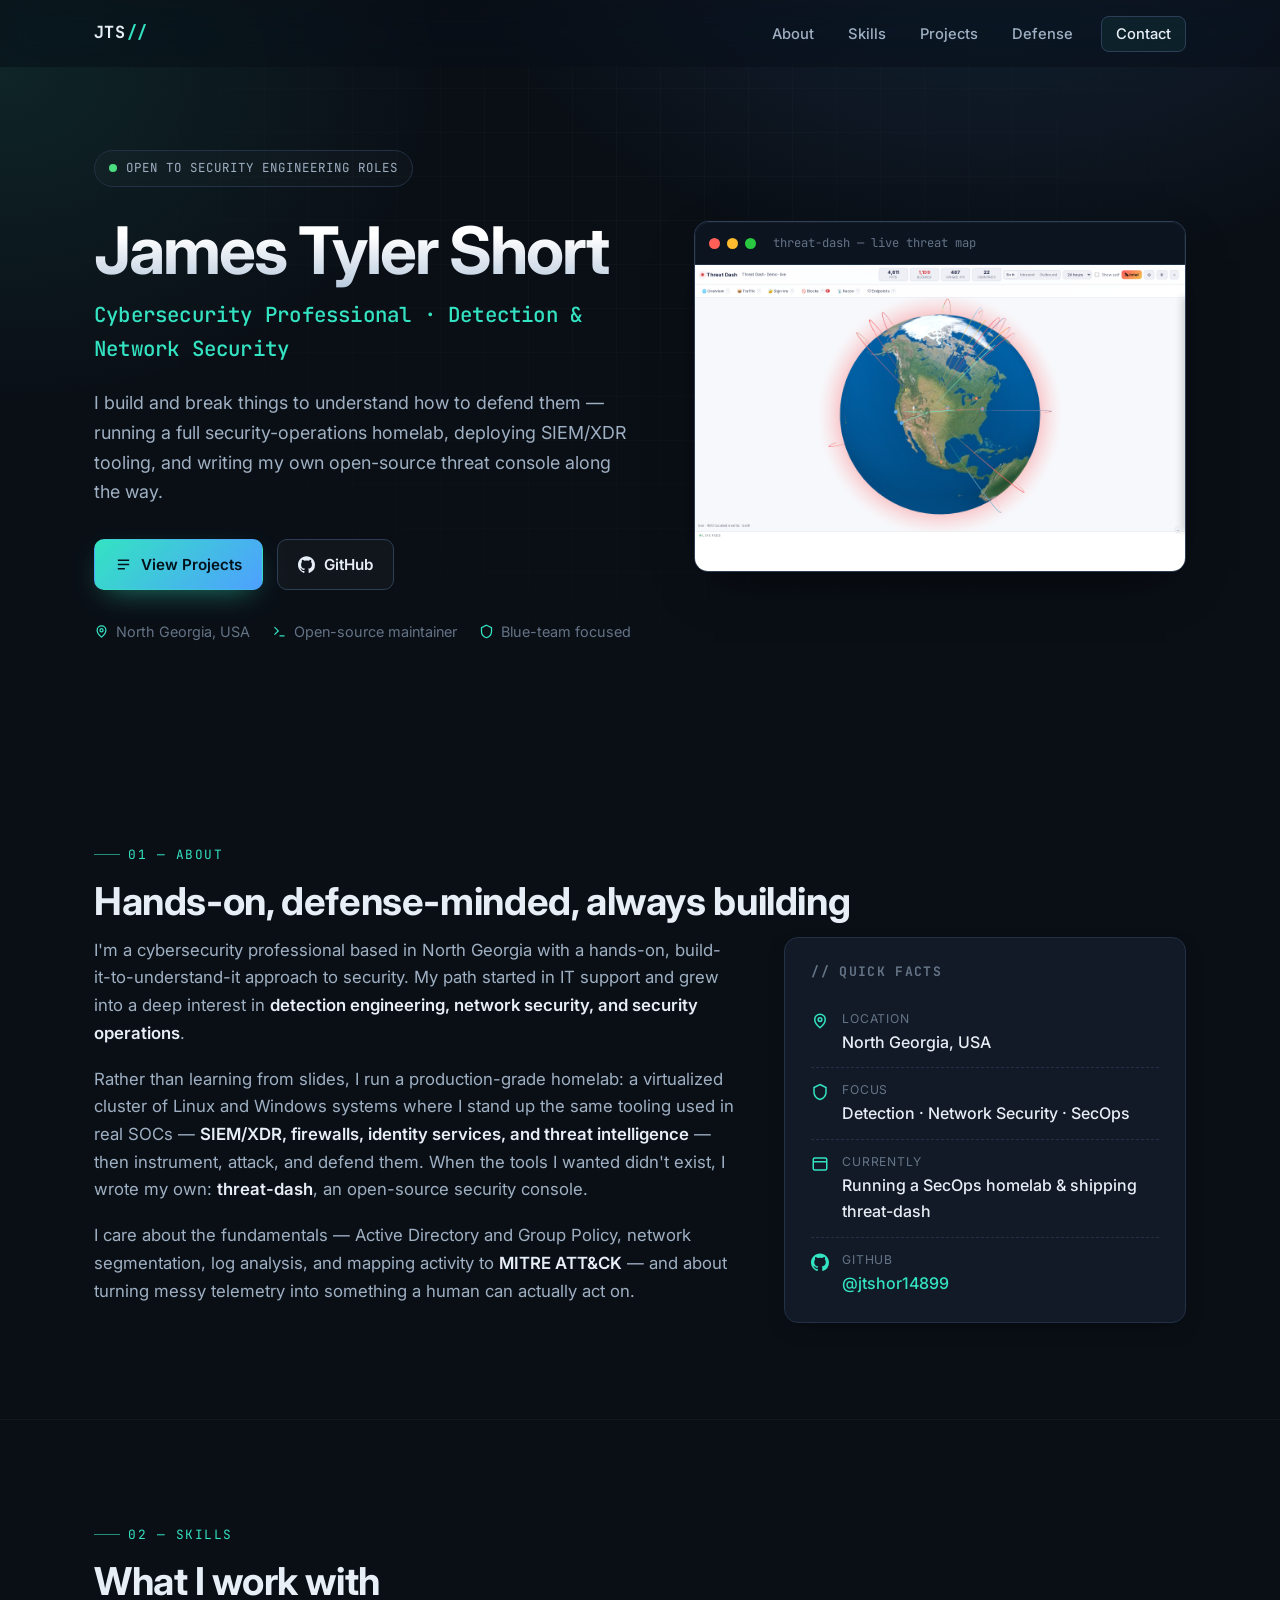
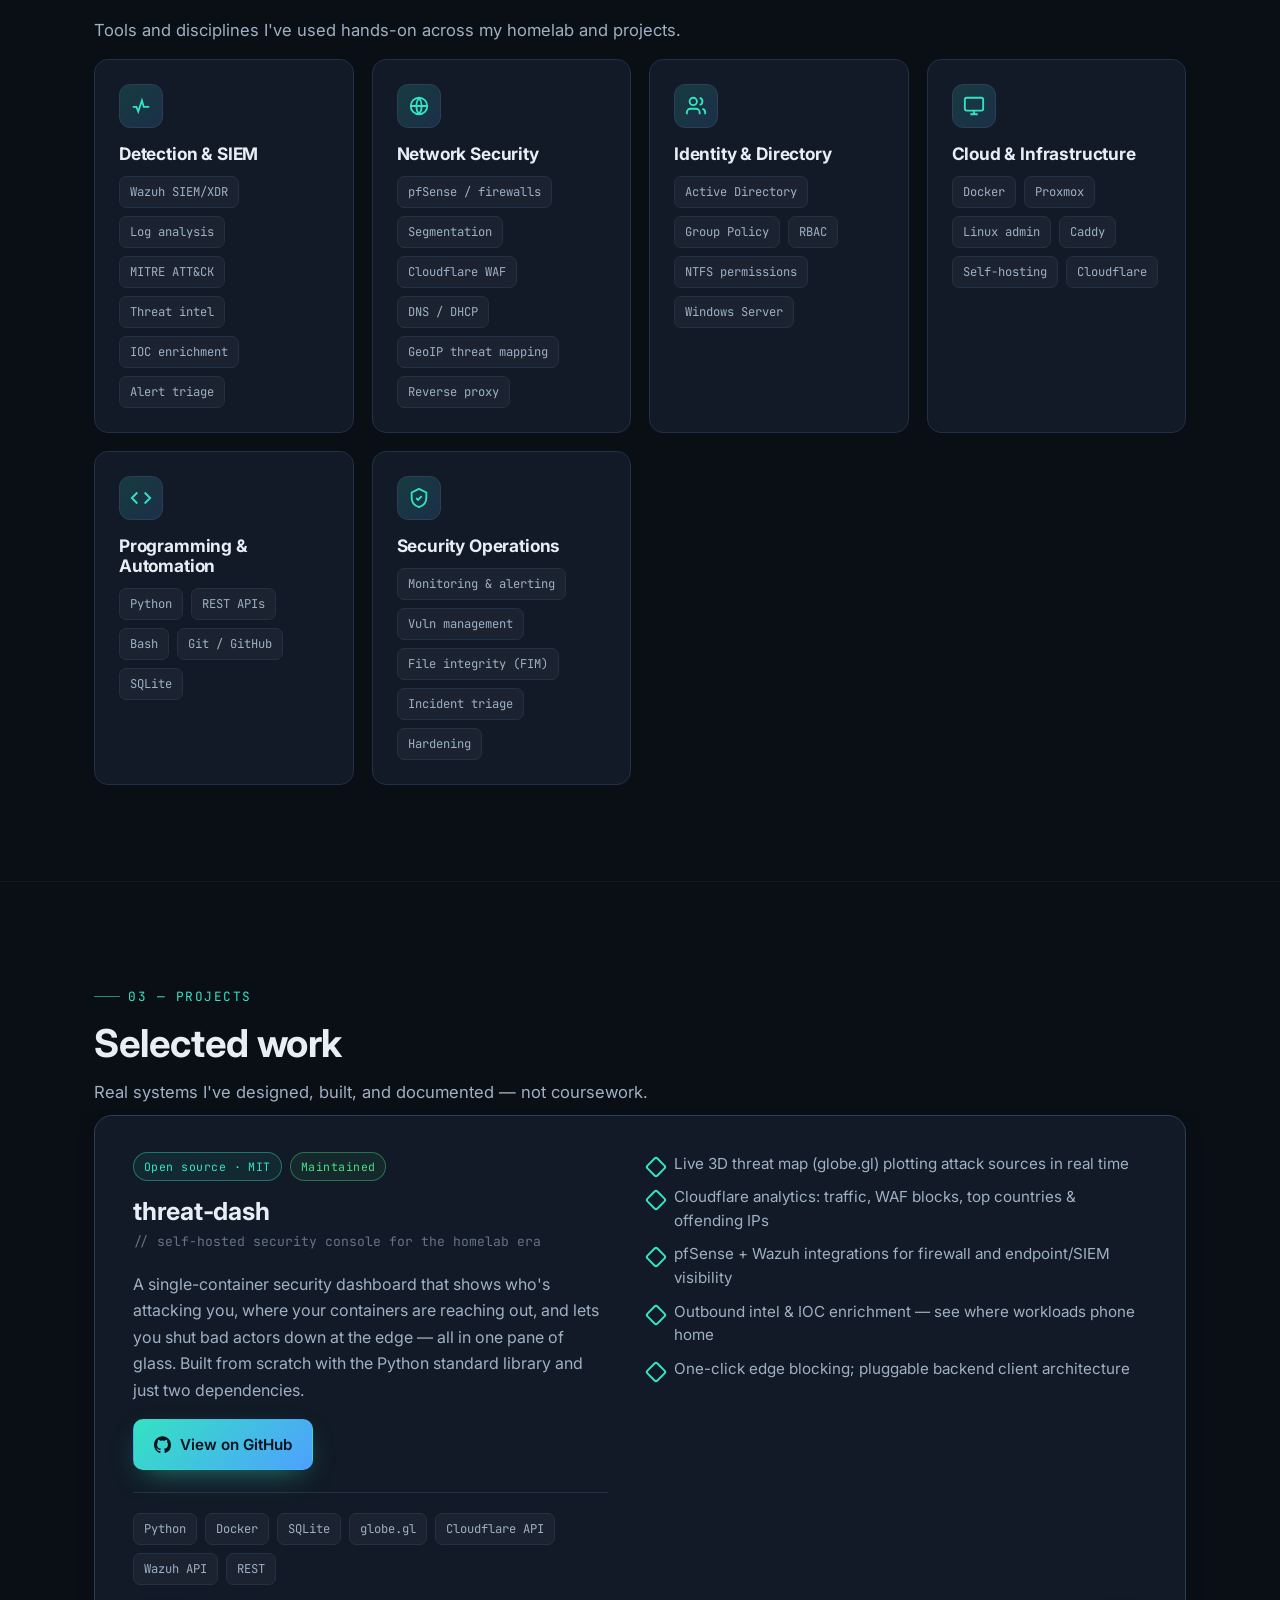
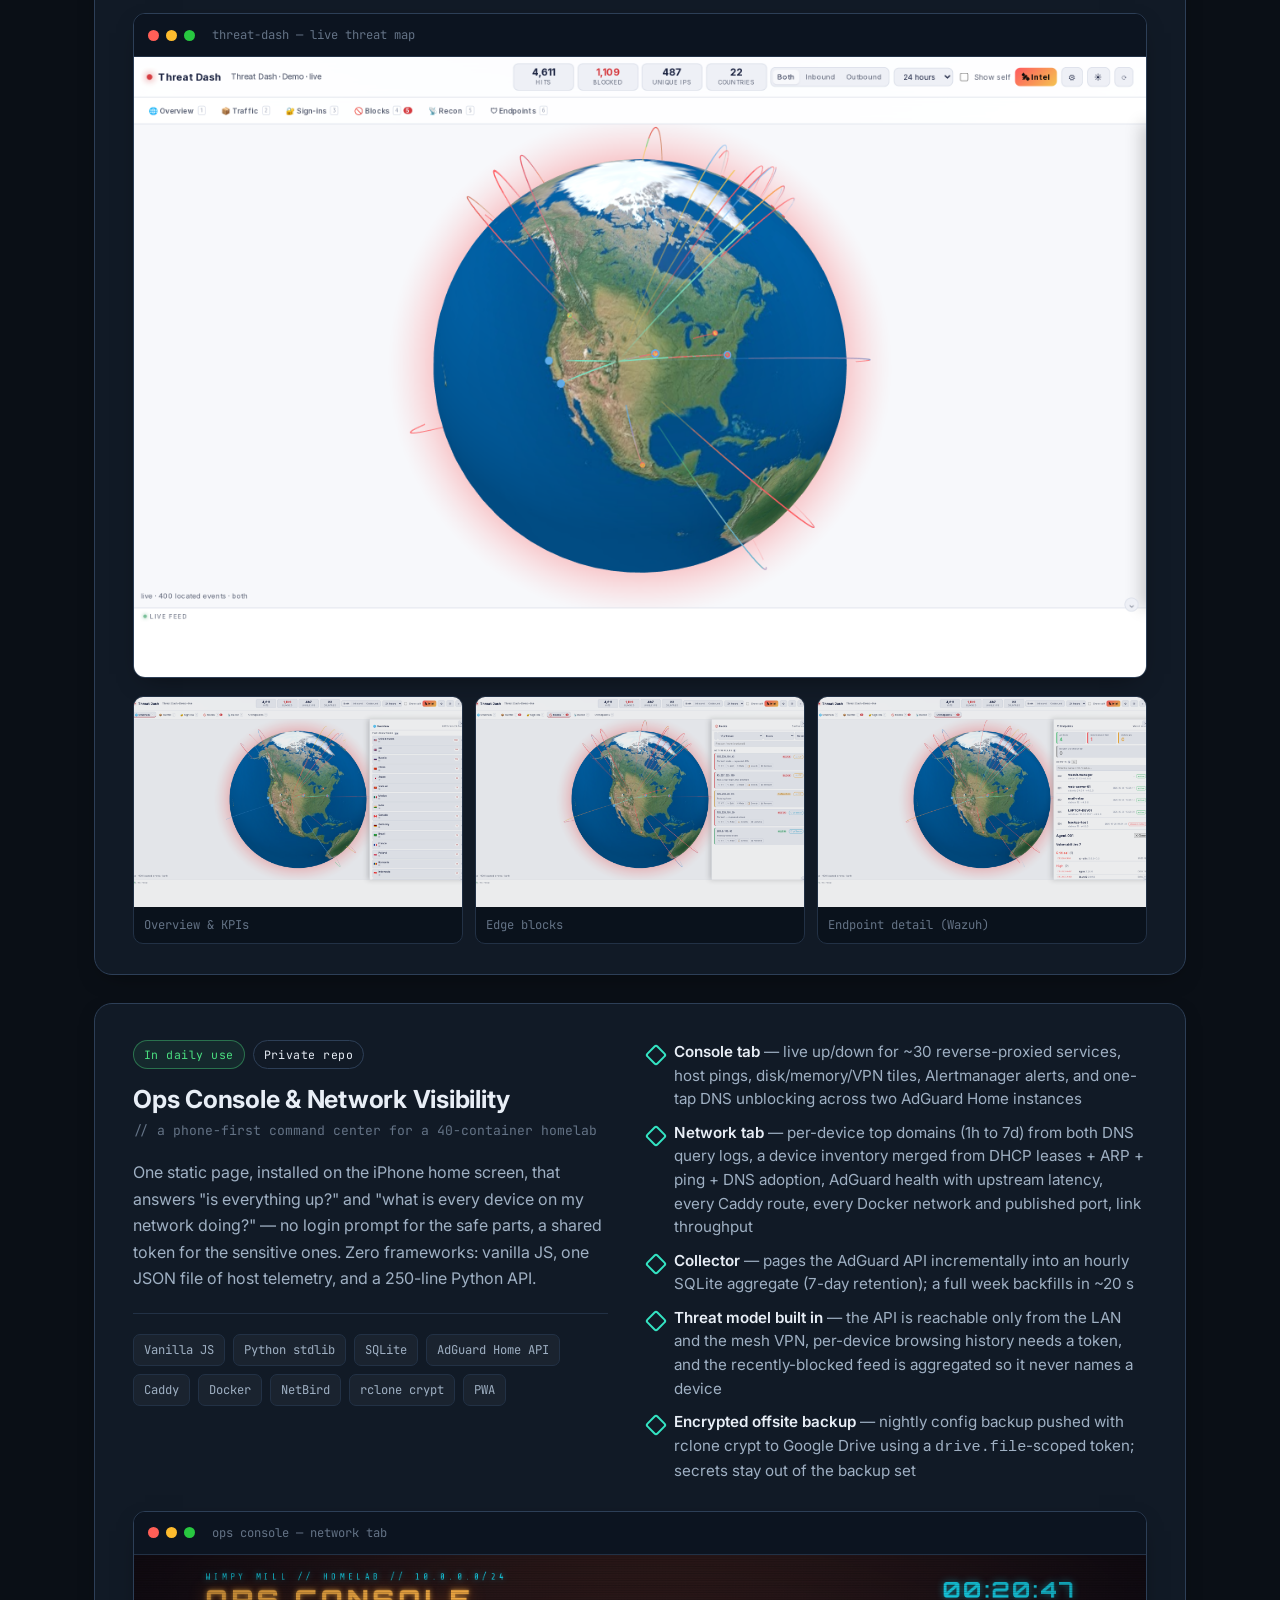
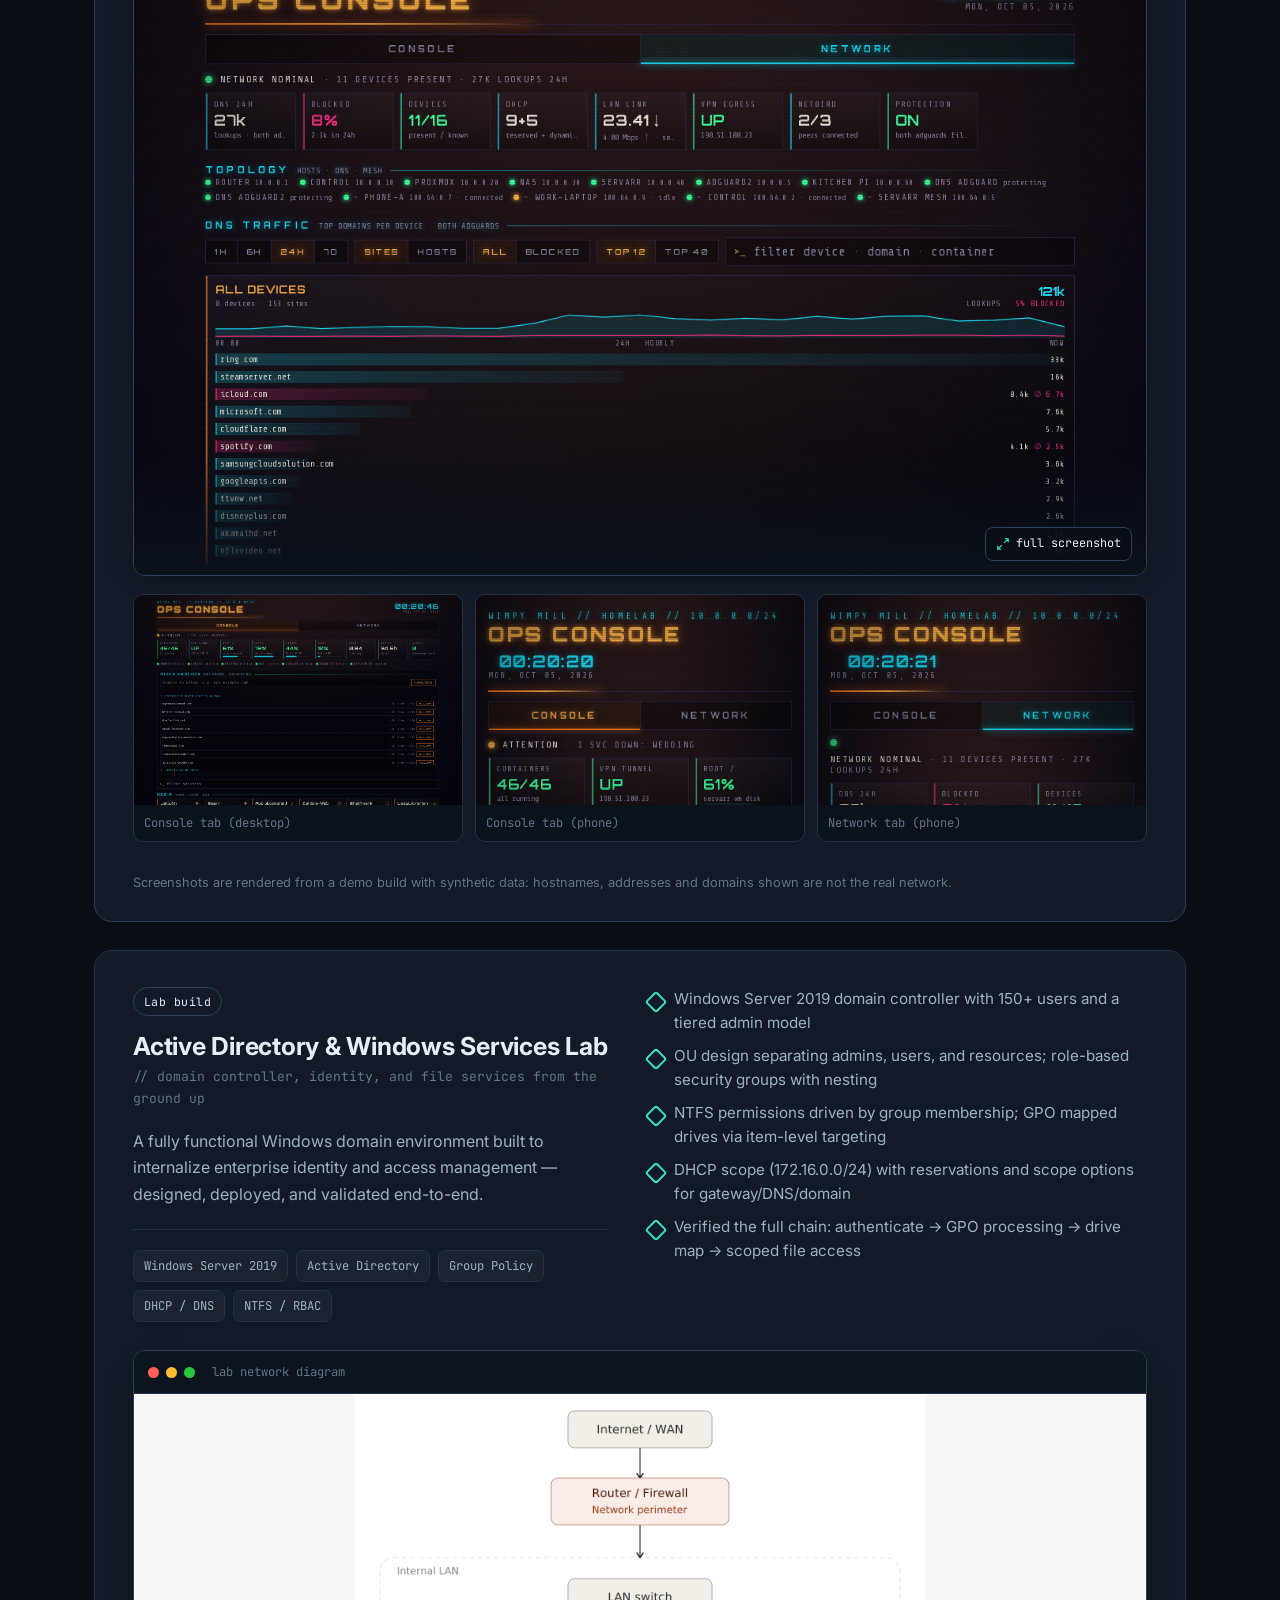
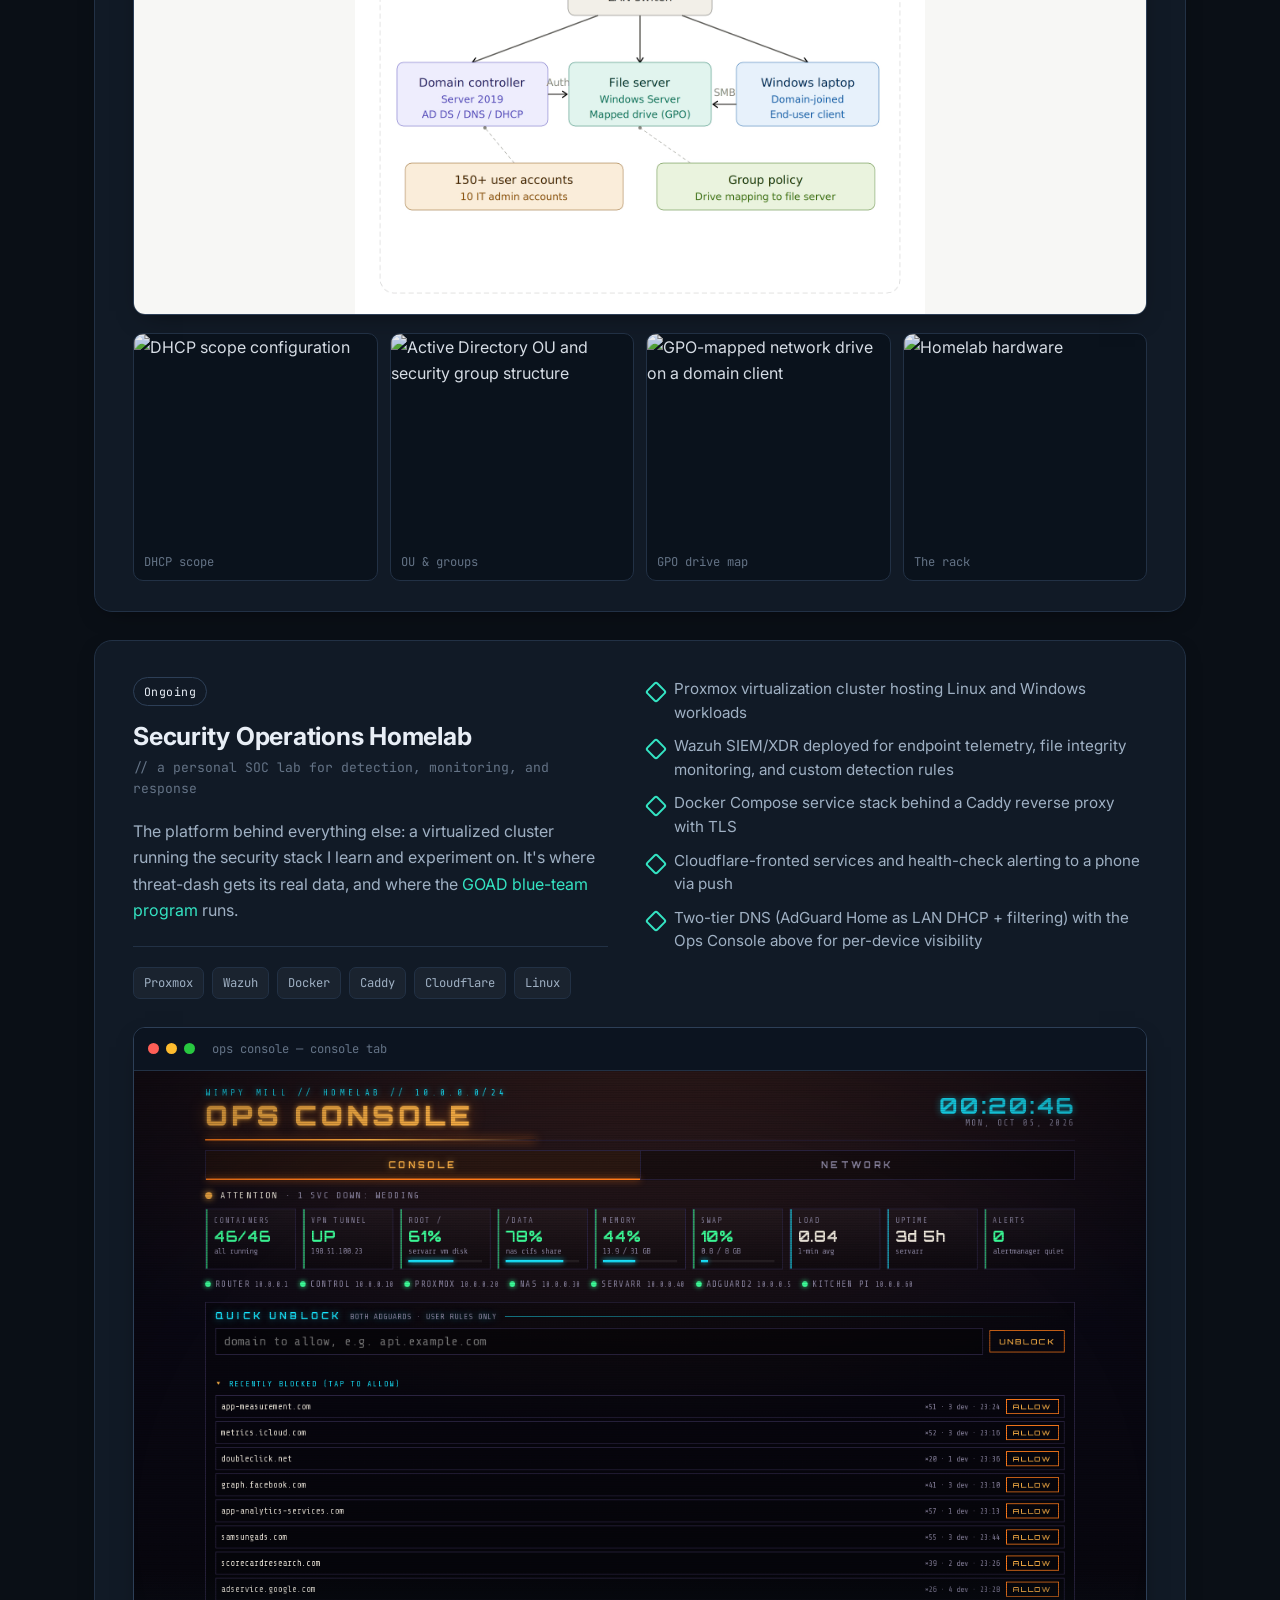
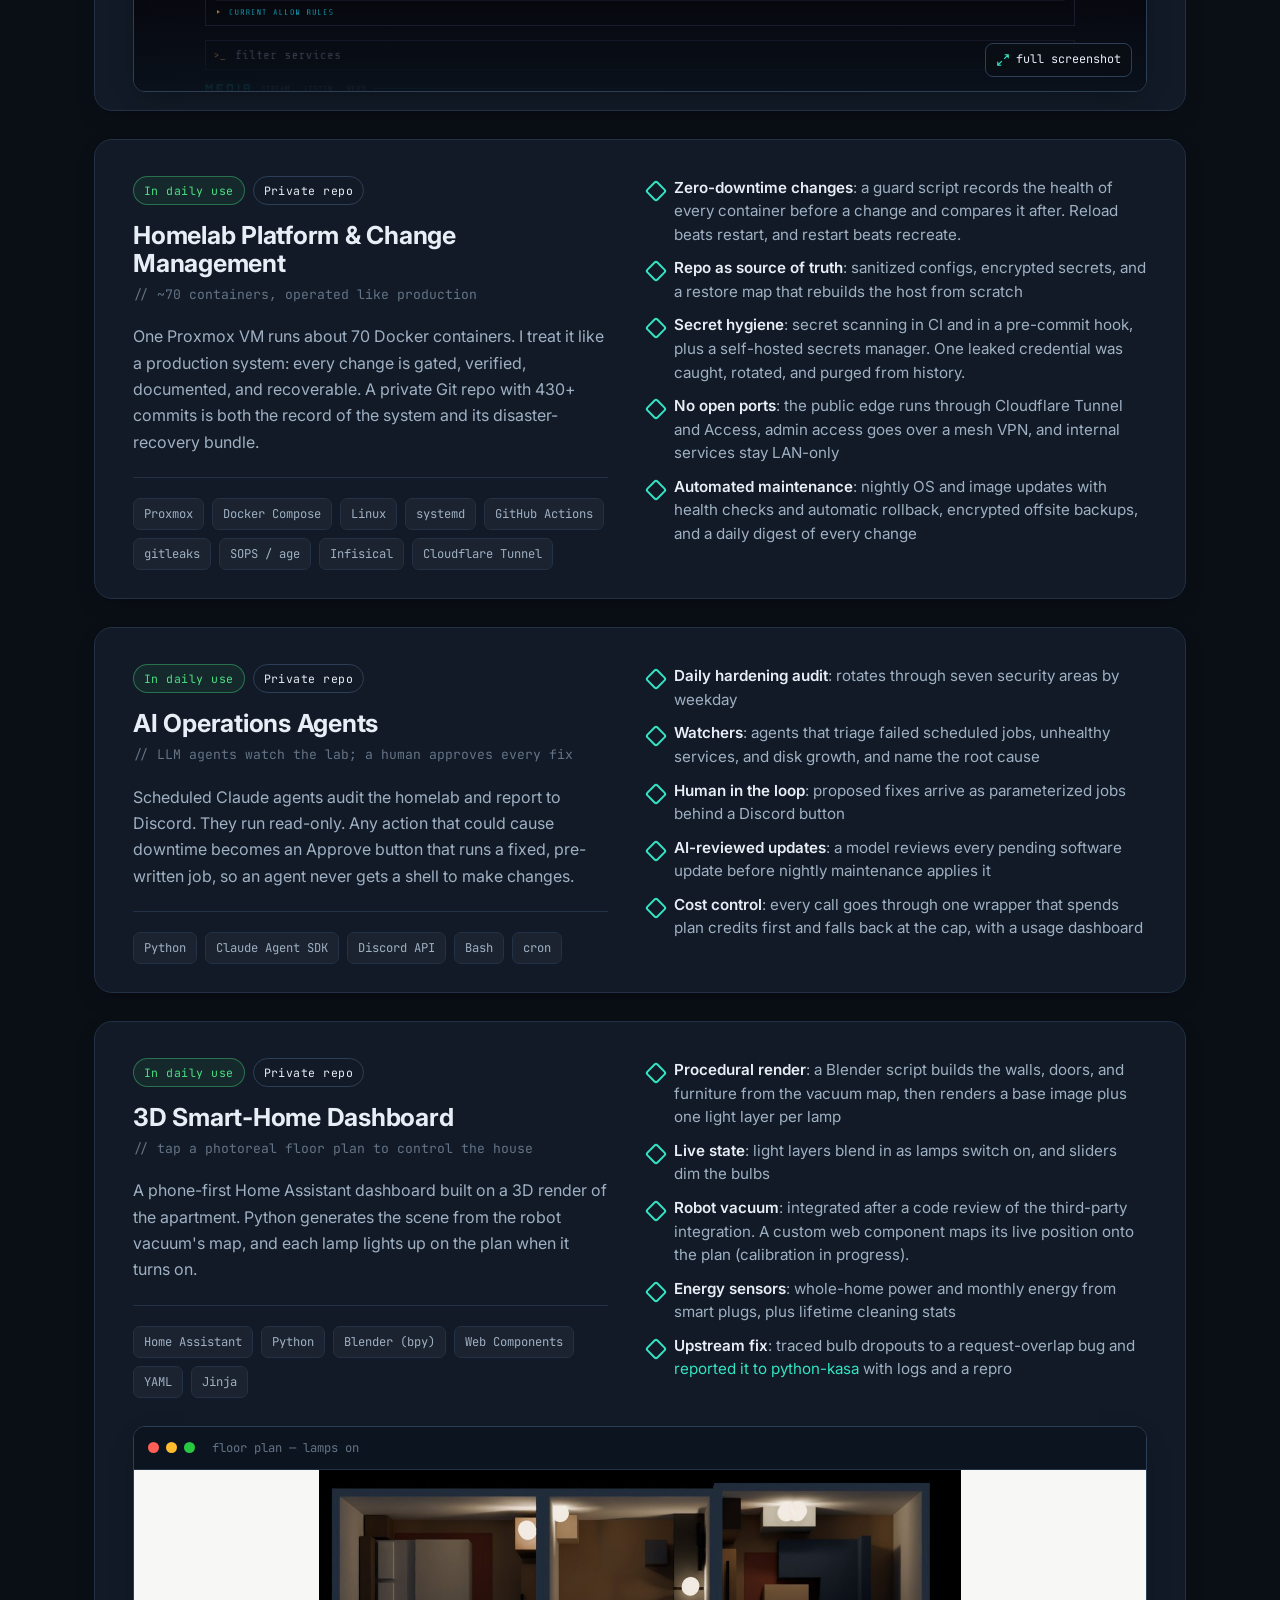
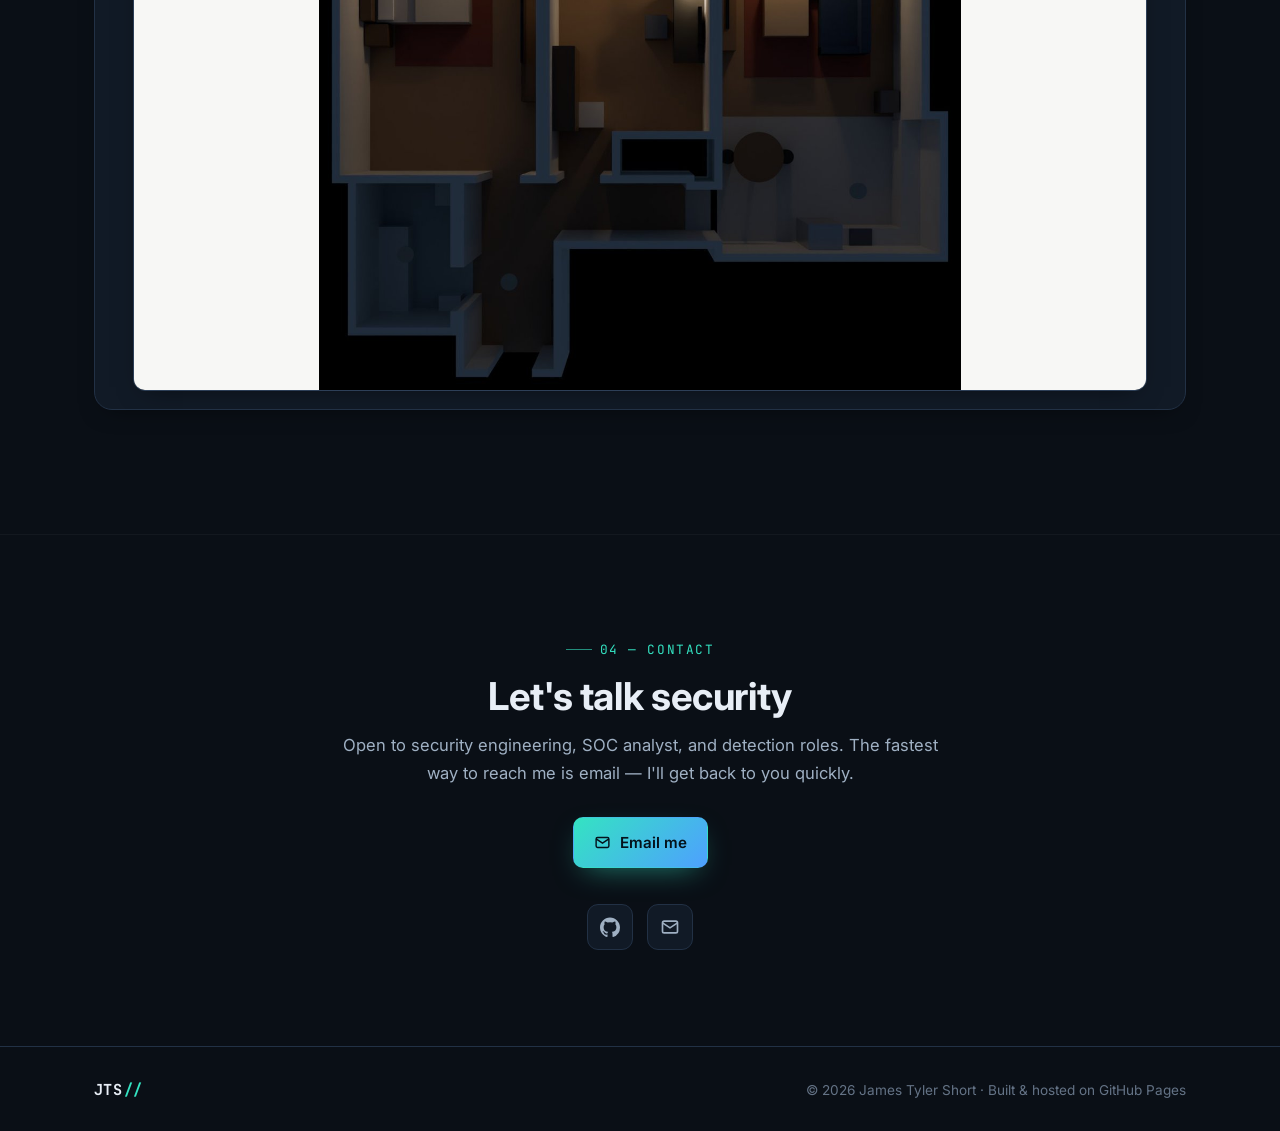
==== commit 99341b9c: "Add platform, AI agents, and smart-home dashboard projects" ====
--- a/index.html
+++ b/index.html
@@ -359,7 +359,7 @@
             </div>
             <ul class="feat">
               <li>Proxmox virtualization cluster hosting Linux and Windows workloads</li>
-              <li>Wazuh SIEM/XDR deployed for endpoint telemetry, FIM, and vulnerability detection</li>
+              <li>Wazuh SIEM/XDR deployed for endpoint telemetry, file integrity monitoring, and custom detection rules</li>
               <li>Docker Compose service stack behind a Caddy reverse proxy with TLS</li>
               <li>Cloudflare-fronted services and health-check alerting to a phone via push</li>
               <li>Two-tier DNS (AdGuard Home as LAN DHCP + filtering) with the Ops Console above for per-device visibility</li>
@@ -369,6 +369,101 @@
             <div class="frame-bar"><i></i><i></i><i></i><span class="frame-title">ops console — console tab</span></div>
             <img src="images/ops-console-console-desktop.png" alt="Ops Console service health overview" loading="lazy" data-lightbox />
             <span class="expand" data-lightbox-for="images/ops-console-console-desktop.png"><svg viewBox="0 0 24 24" fill="none" stroke="currentColor" stroke-width="2"><path d="M15 3h6v6M9 21H3v-6M21 3l-7 7M3 21l7-7"/></svg> full screenshot</span>
+          </figure>
+        </article>
+
+        <!-- Platform & change management -->
+        <article class="project reveal">
+          <div class="pinfo">
+            <div class="pcopy">
+              <div class="badge-row">
+                <span class="badge badge-live">In daily use</span>
+                <span class="badge">Private repo</span>
+              </div>
+              <h3>Homelab Platform &amp; Change Management</h3>
+              <p class="ptag">// ~70 containers, operated like production</p>
+              <p>
+                One Proxmox VM runs about 70 Docker containers. I treat it like a production system:
+                every change is gated, verified, documented, and recoverable. A private Git repo with
+                430+ commits is both the record of the system and its disaster-recovery bundle.
+              </p>
+              <div class="project-stack">
+                <span class="tag">Proxmox</span><span class="tag">Docker Compose</span><span class="tag">Linux</span>
+                <span class="tag">systemd</span><span class="tag">GitHub Actions</span><span class="tag">gitleaks</span>
+                <span class="tag">SOPS / age</span><span class="tag">Infisical</span><span class="tag">Cloudflare Tunnel</span>
+              </div>
+            </div>
+            <ul class="feat">
+              <li><b>Zero-downtime changes</b>: a guard script records the health of every container before a change and compares it after. Reload beats restart, and restart beats recreate.</li>
+              <li><b>Repo as source of truth</b>: sanitized configs, encrypted secrets, and a restore map that rebuilds the host from scratch</li>
+              <li><b>Secret hygiene</b>: secret scanning in CI and in a pre-commit hook, plus a self-hosted secrets manager. One leaked credential was caught, rotated, and purged from history.</li>
+              <li><b>No open ports</b>: the public edge runs through Cloudflare Tunnel and Access, admin access goes over a mesh VPN, and internal services stay LAN-only</li>
+              <li><b>Automated maintenance</b>: nightly OS and image updates with health checks and automatic rollback, encrypted offsite backups, and a daily digest of every change</li>
+            </ul>
+          </div>
+        </article>
+
+        <!-- AI operations agents -->
+        <article class="project reveal">
+          <div class="pinfo">
+            <div class="pcopy">
+              <div class="badge-row">
+                <span class="badge badge-live">In daily use</span>
+                <span class="badge">Private repo</span>
+              </div>
+              <h3>AI Operations Agents</h3>
+              <p class="ptag">// LLM agents watch the lab; a human approves every fix</p>
+              <p>
+                Scheduled Claude agents audit the homelab and report to Discord. They run read-only.
+                Any action that could cause downtime becomes an Approve button that runs a fixed,
+                pre-written job, so an agent never gets a shell to make changes.
+              </p>
+              <div class="project-stack">
+                <span class="tag">Python</span><span class="tag">Claude Agent SDK</span><span class="tag">Discord API</span>
+                <span class="tag">Bash</span><span class="tag">cron</span>
+              </div>
+            </div>
+            <ul class="feat">
+              <li><b>Daily hardening audit</b>: rotates through seven security areas by weekday</li>
+              <li><b>Watchers</b>: agents that triage failed scheduled jobs, unhealthy services, and disk growth, and name the root cause</li>
+              <li><b>Human in the loop</b>: proposed fixes arrive as parameterized jobs behind a Discord button</li>
+              <li><b>AI-reviewed updates</b>: a model reviews every pending software update before nightly maintenance applies it</li>
+              <li><b>Cost control</b>: every call goes through one wrapper that spends plan credits first and falls back at the cap, with a usage dashboard</li>
+            </ul>
+          </div>
+        </article>
+
+        <!-- Smart home -->
+        <article class="project reveal">
+          <div class="pinfo">
+            <div class="pcopy">
+              <div class="badge-row">
+                <span class="badge badge-live">In daily use</span>
+                <span class="badge">Private repo</span>
+              </div>
+              <h3>3D Smart-Home Dashboard</h3>
+              <p class="ptag">// tap a photoreal floor plan to control the house</p>
+              <p>
+                A phone-first Home Assistant dashboard built on a 3D render of the apartment. Python
+                generates the scene from the robot vacuum's map, and each lamp lights up on the plan
+                when it turns on.
+              </p>
+              <div class="project-stack">
+                <span class="tag">Home Assistant</span><span class="tag">Python</span><span class="tag">Blender (bpy)</span>
+                <span class="tag">Web Components</span><span class="tag">YAML</span><span class="tag">Jinja</span>
+              </div>
+            </div>
+            <ul class="feat">
+              <li><b>Procedural render</b>: a Blender script builds the walls, doors, and furniture from the vacuum map, then renders a base image plus one light layer per lamp</li>
+              <li><b>Live state</b>: light layers blend in as lamps switch on, and sliders dim the bulbs</li>
+              <li><b>Robot vacuum</b>: integrated after a code review of the third-party integration. A custom web component maps its live position onto the plan (calibration in progress).</li>
+              <li><b>Energy sensors</b>: whole-home power and monthly energy from smart plugs, plus lifetime cleaning stats</li>
+              <li><b>Upstream fix</b>: traced bulb dropouts to a request-overlap bug and <a href="https://github.com/python-kasa/python-kasa/issues/1837">reported it to python-kasa</a> with logs and a repro</li>
+            </ul>
+          </div>
+          <figure class="pshot fit">
+            <div class="frame-bar"><i></i><i></i><i></i><span class="frame-title">floor plan — lamps on</span></div>
+            <img src="images/smart-home-floorplan.jpg" alt="Top-down 3D render of an apartment with lamps lit" loading="lazy" data-lightbox />
           </figure>
         </article>
 
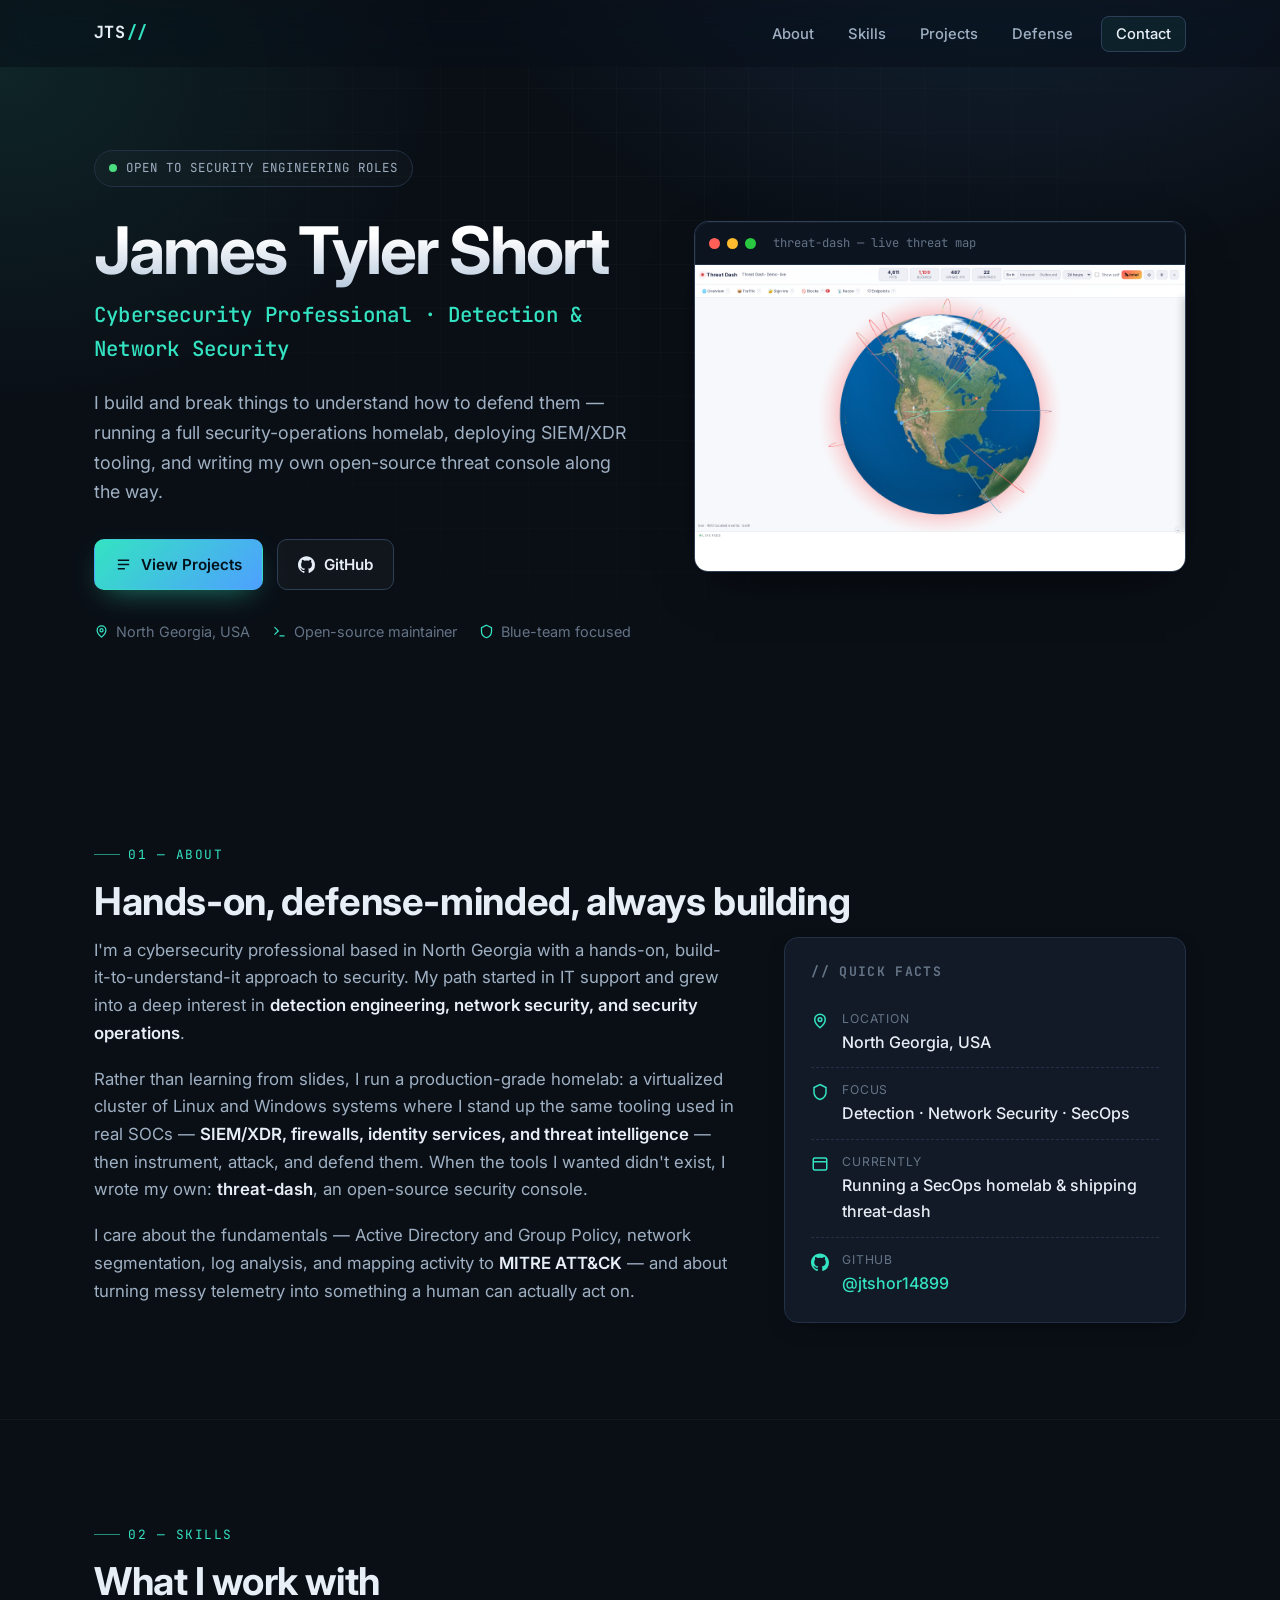
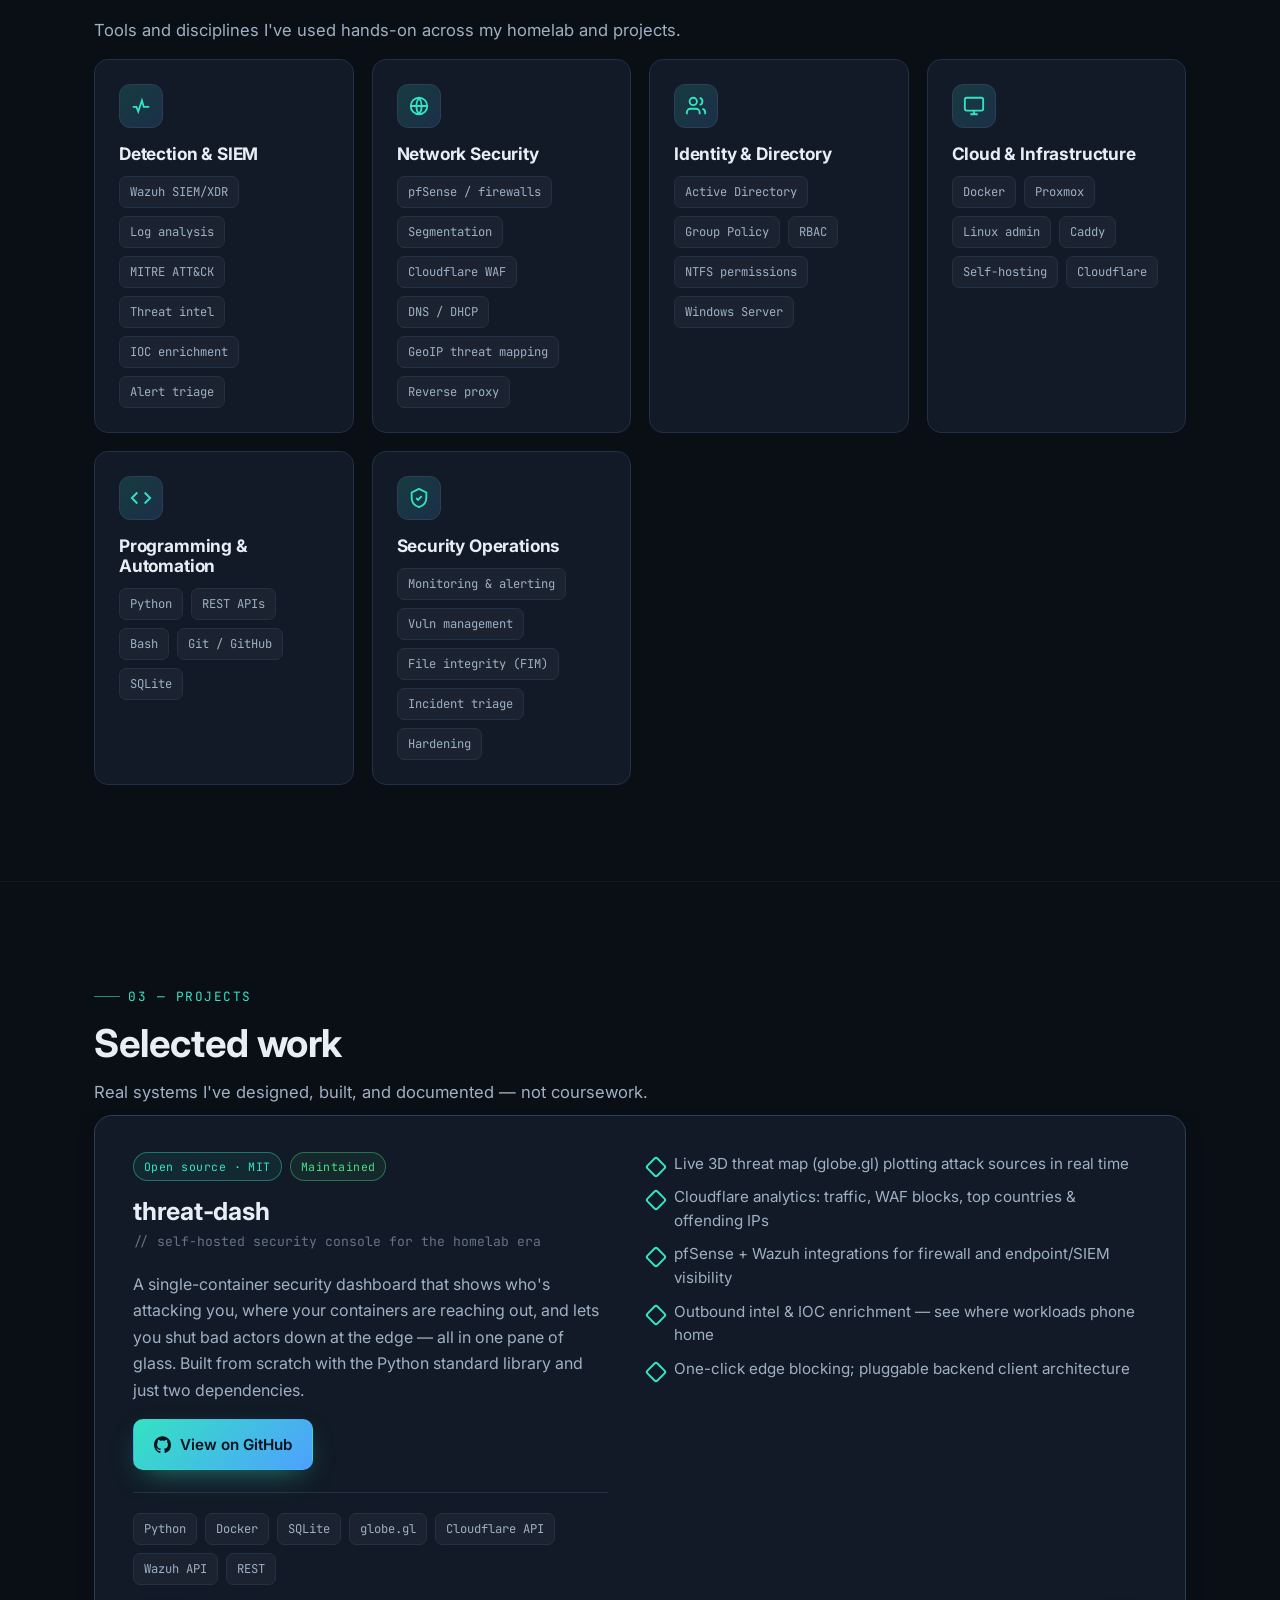
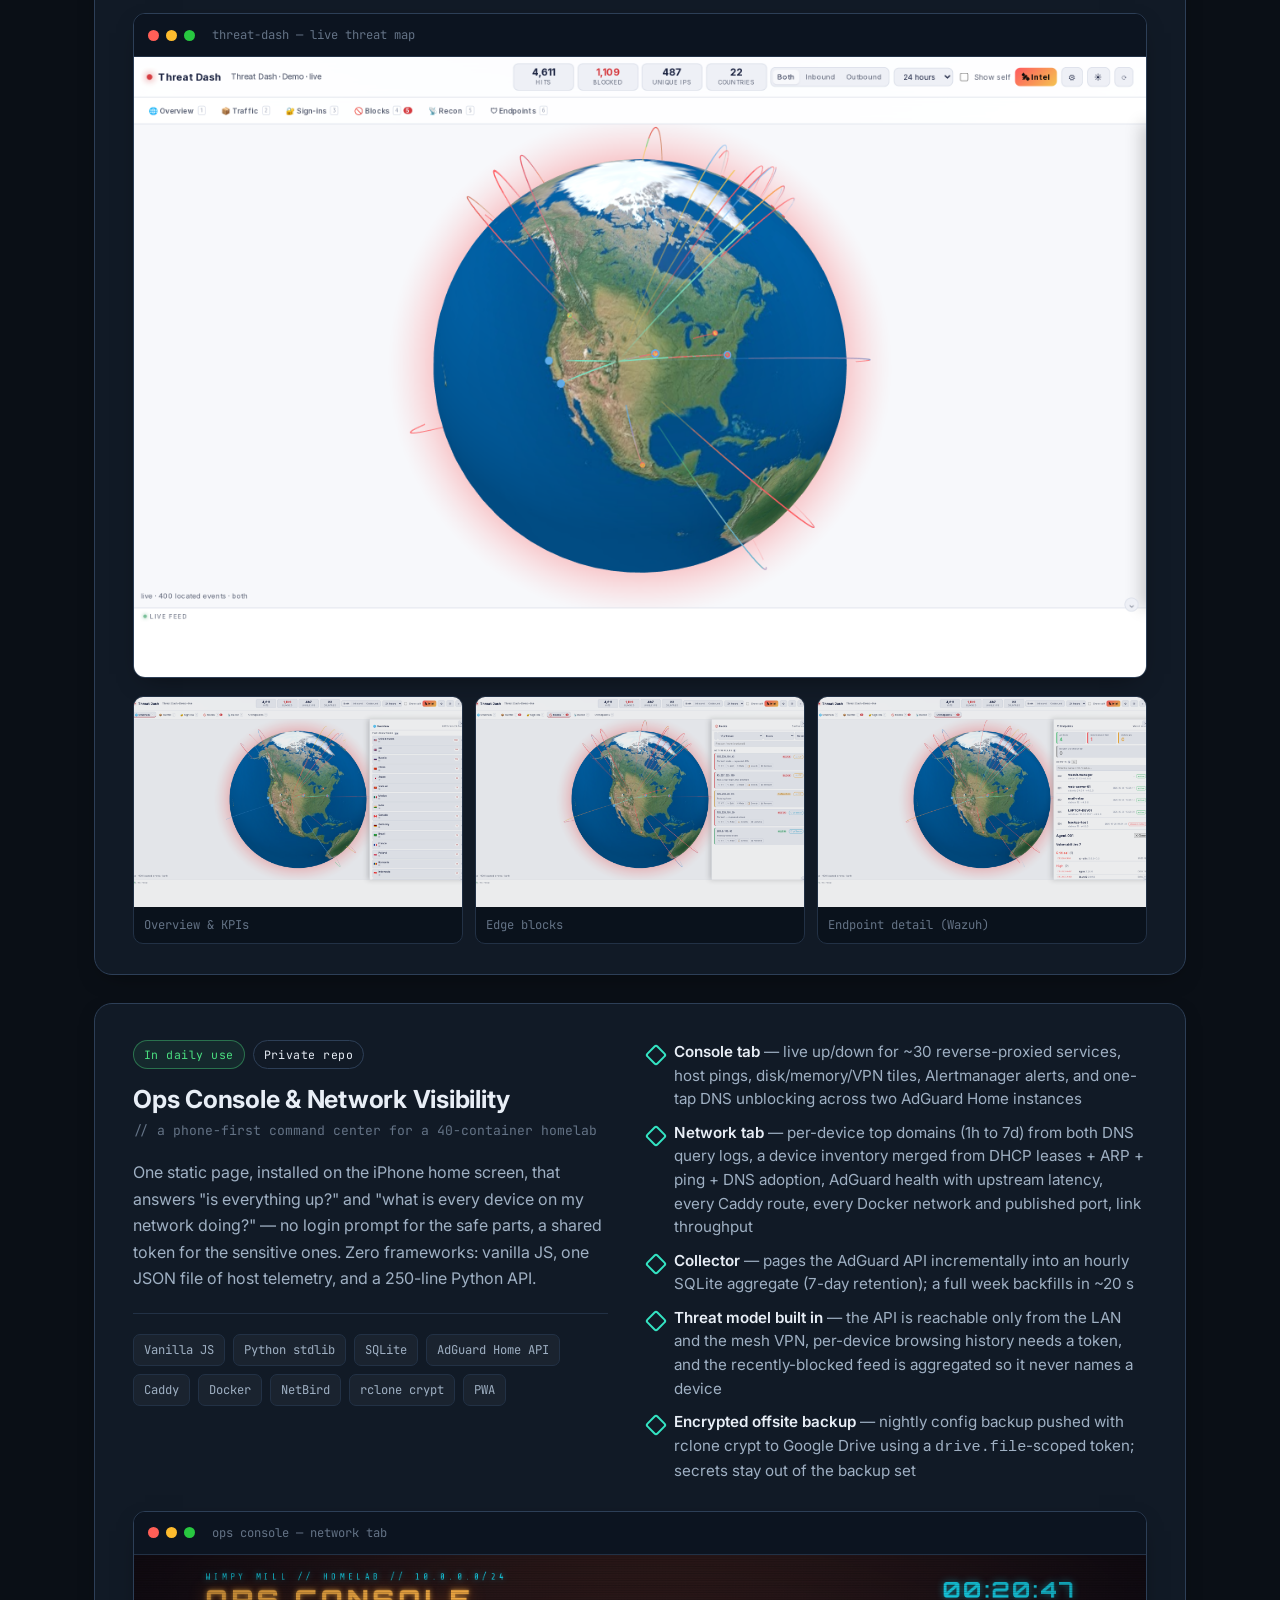
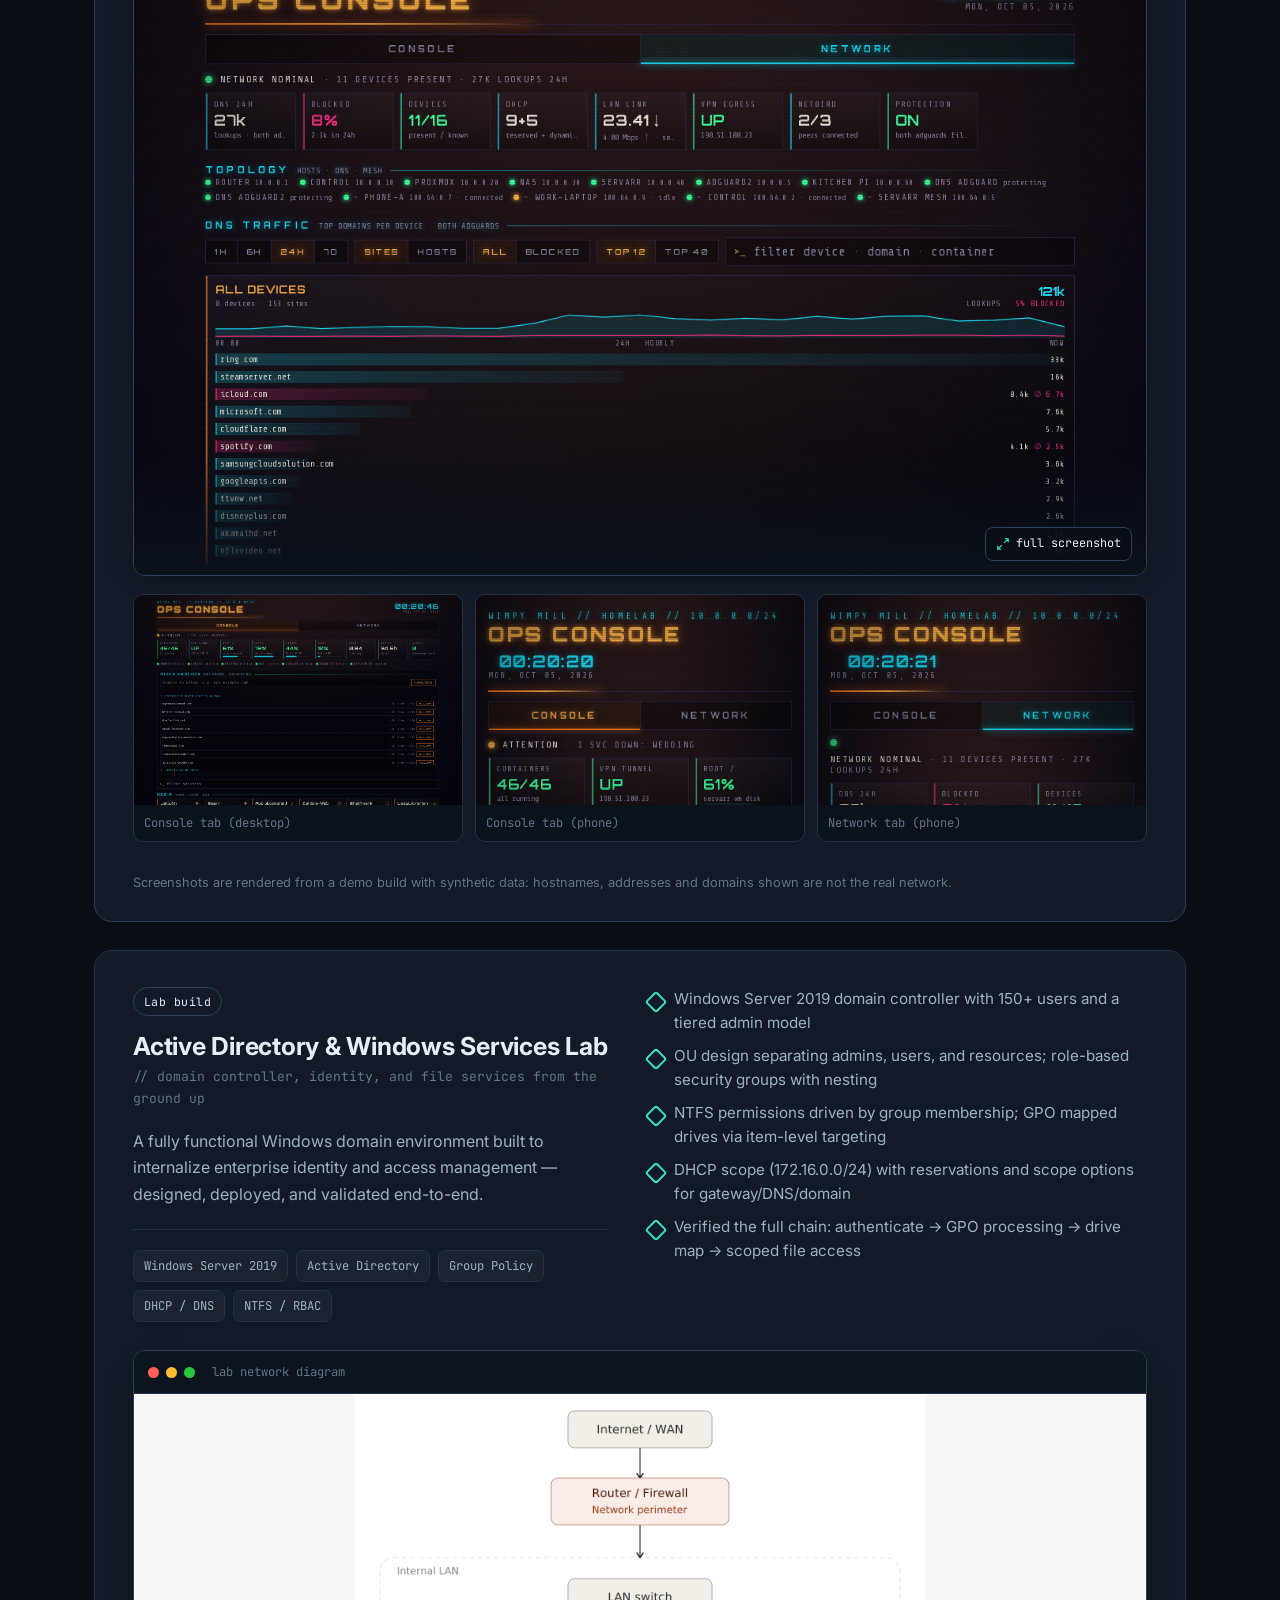
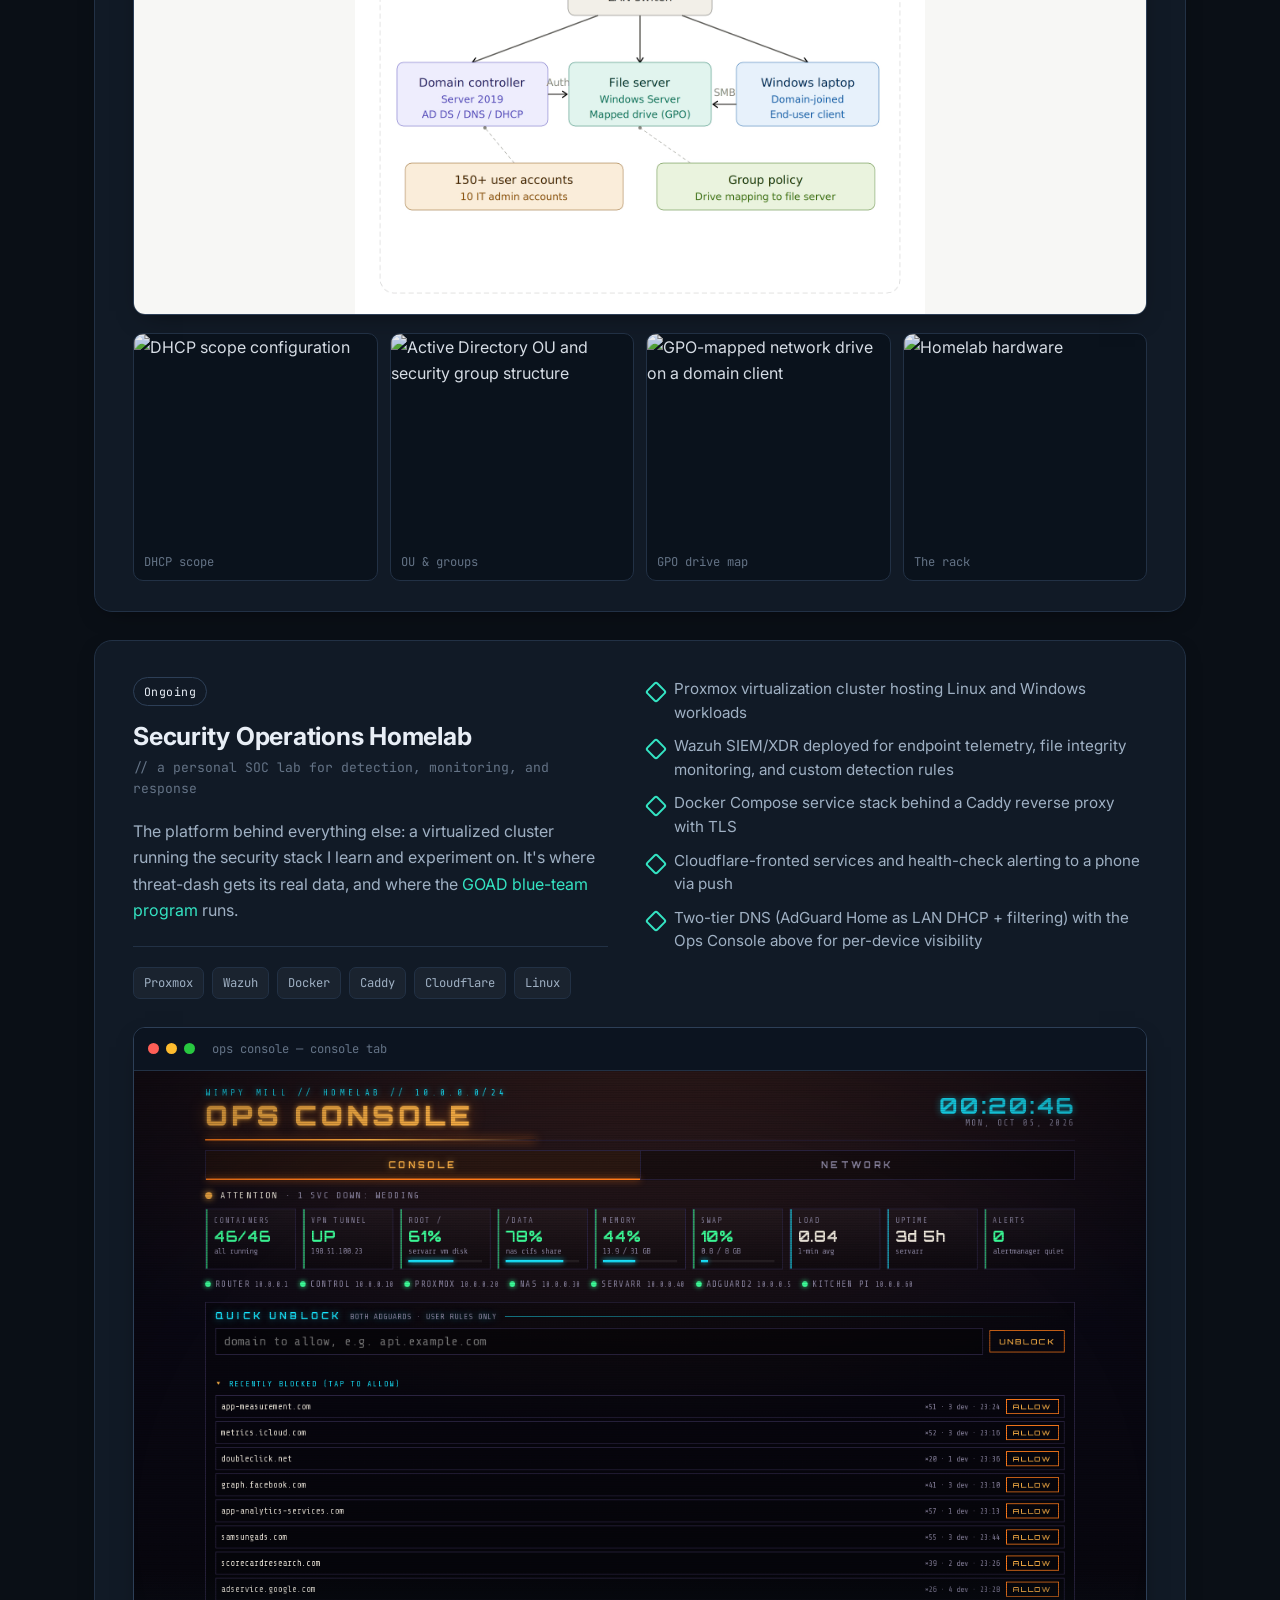
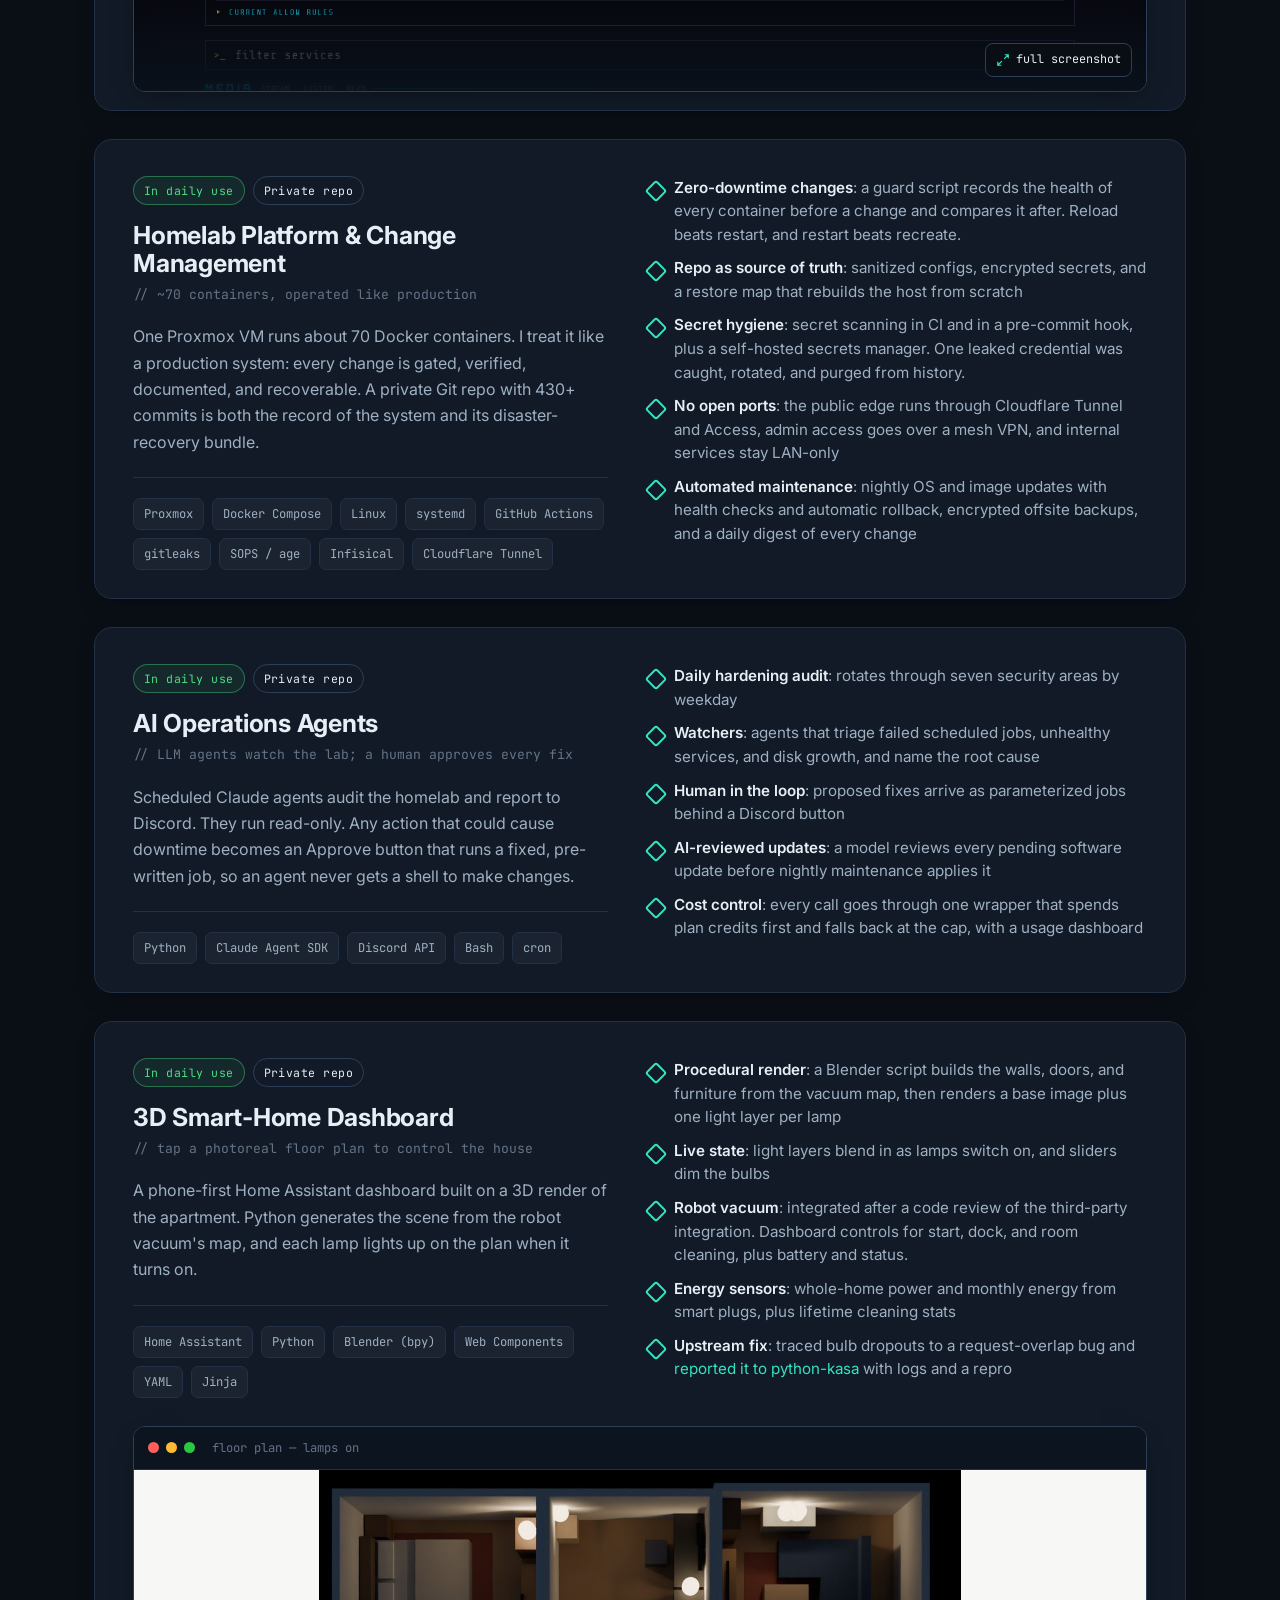
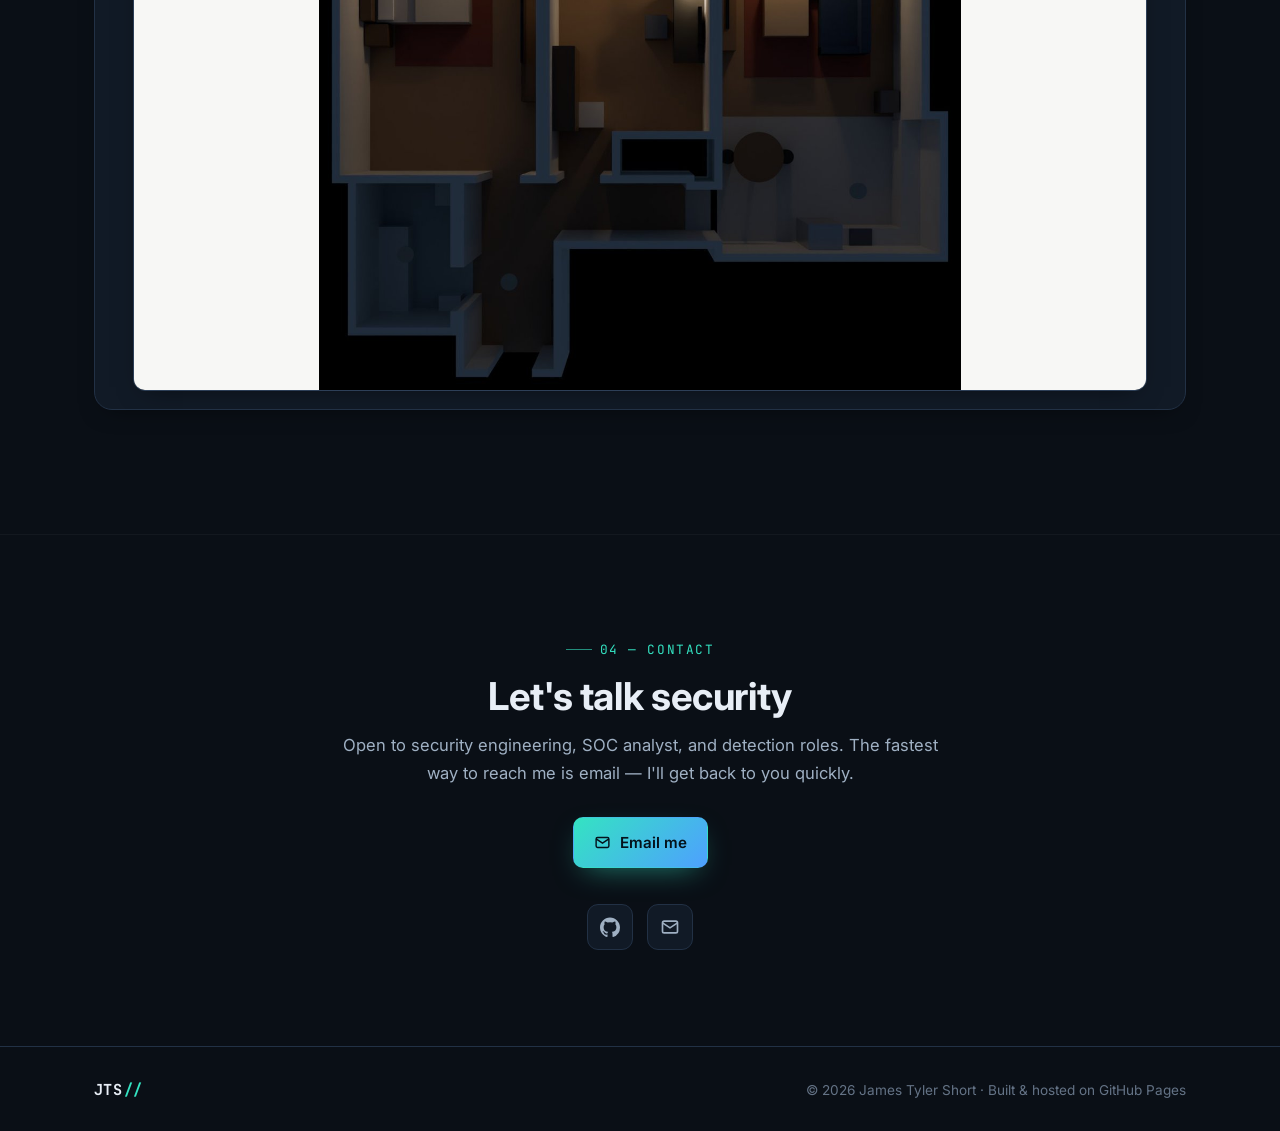
==== commit 72895777: "Smart-home card: drop the live robot position claim" ====
--- a/index.html
+++ b/index.html
@@ -456,7 +456,7 @@
             <ul class="feat">
               <li><b>Procedural render</b>: a Blender script builds the walls, doors, and furniture from the vacuum map, then renders a base image plus one light layer per lamp</li>
               <li><b>Live state</b>: light layers blend in as lamps switch on, and sliders dim the bulbs</li>
-              <li><b>Robot vacuum</b>: integrated after a code review of the third-party integration. A custom web component maps its live position onto the plan (calibration in progress).</li>
+              <li><b>Robot vacuum</b>: integrated after a code review of the third-party integration. Dashboard controls for start, dock, and room cleaning, plus battery and status.</li>
               <li><b>Energy sensors</b>: whole-home power and monthly energy from smart plugs, plus lifetime cleaning stats</li>
               <li><b>Upstream fix</b>: traced bulb dropouts to a request-overlap bug and <a href="https://github.com/python-kasa/python-kasa/issues/1837">reported it to python-kasa</a> with logs and a repro</li>
             </ul>
